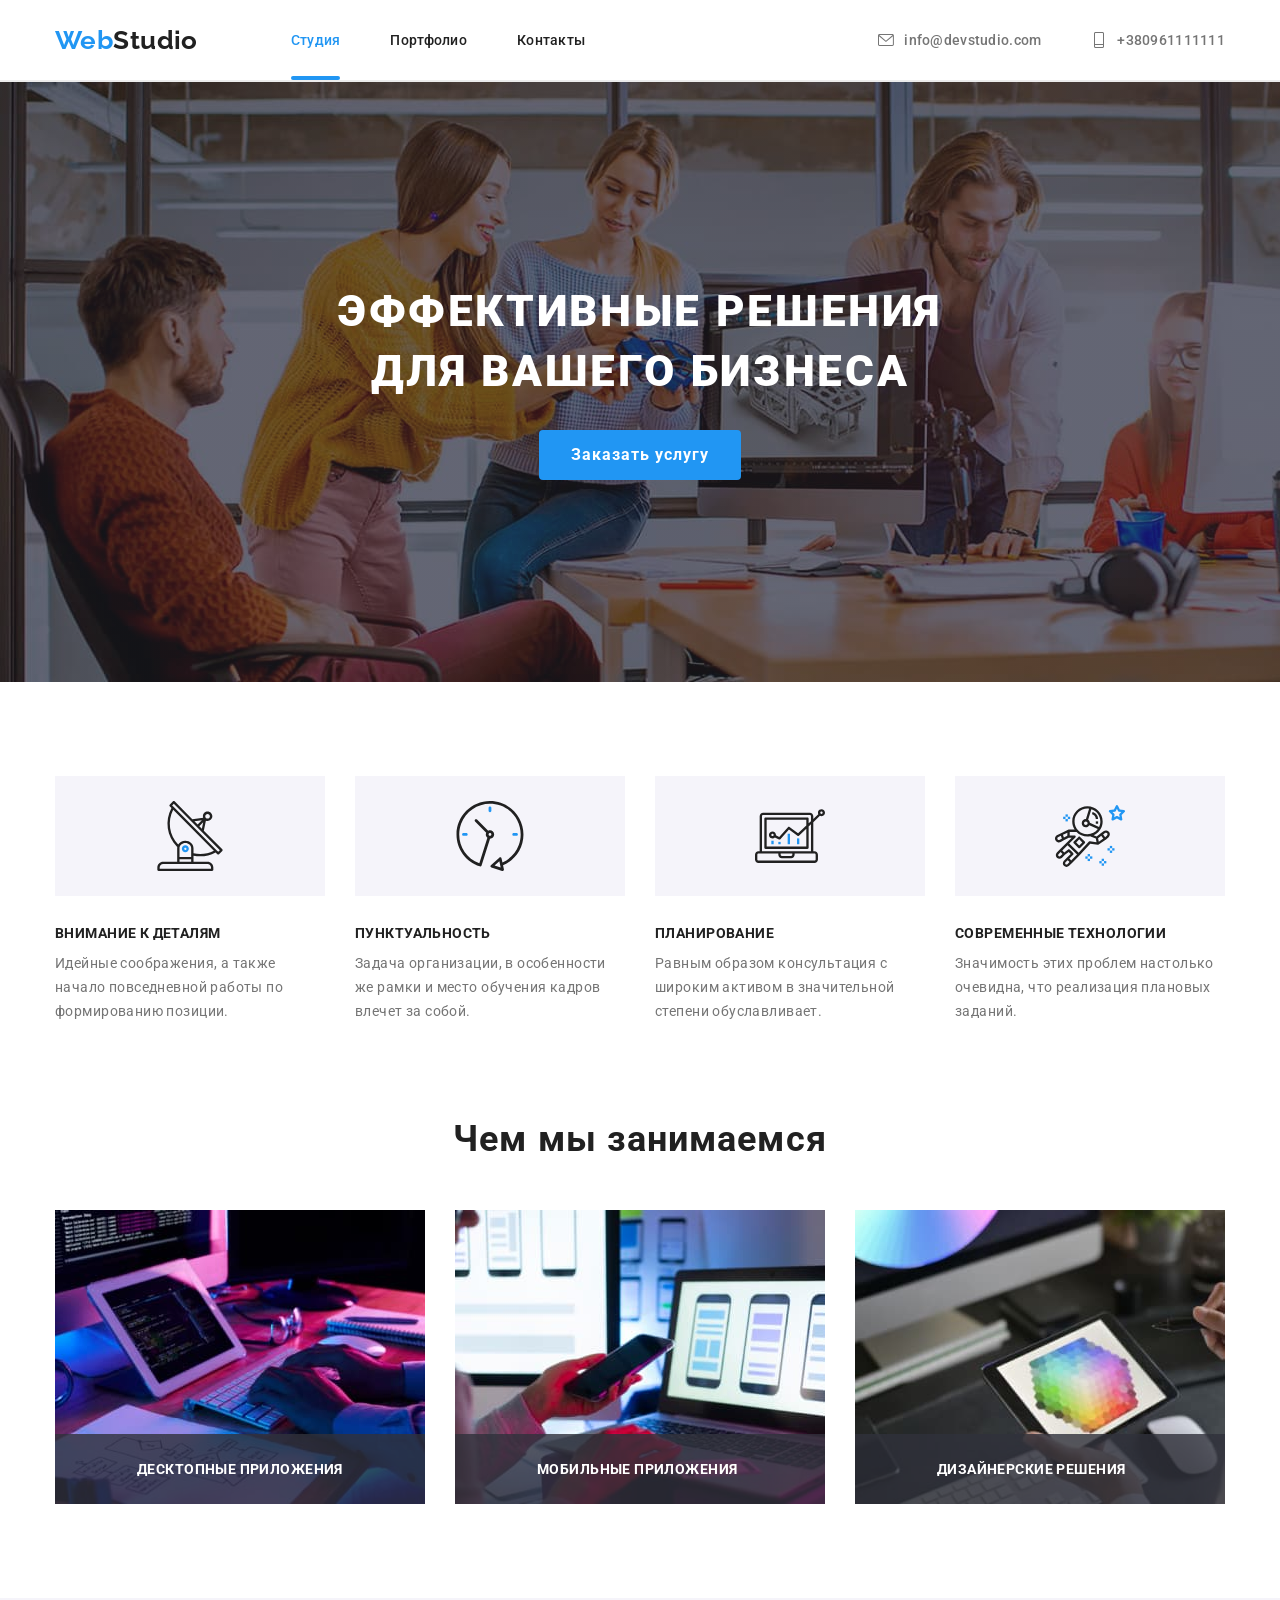
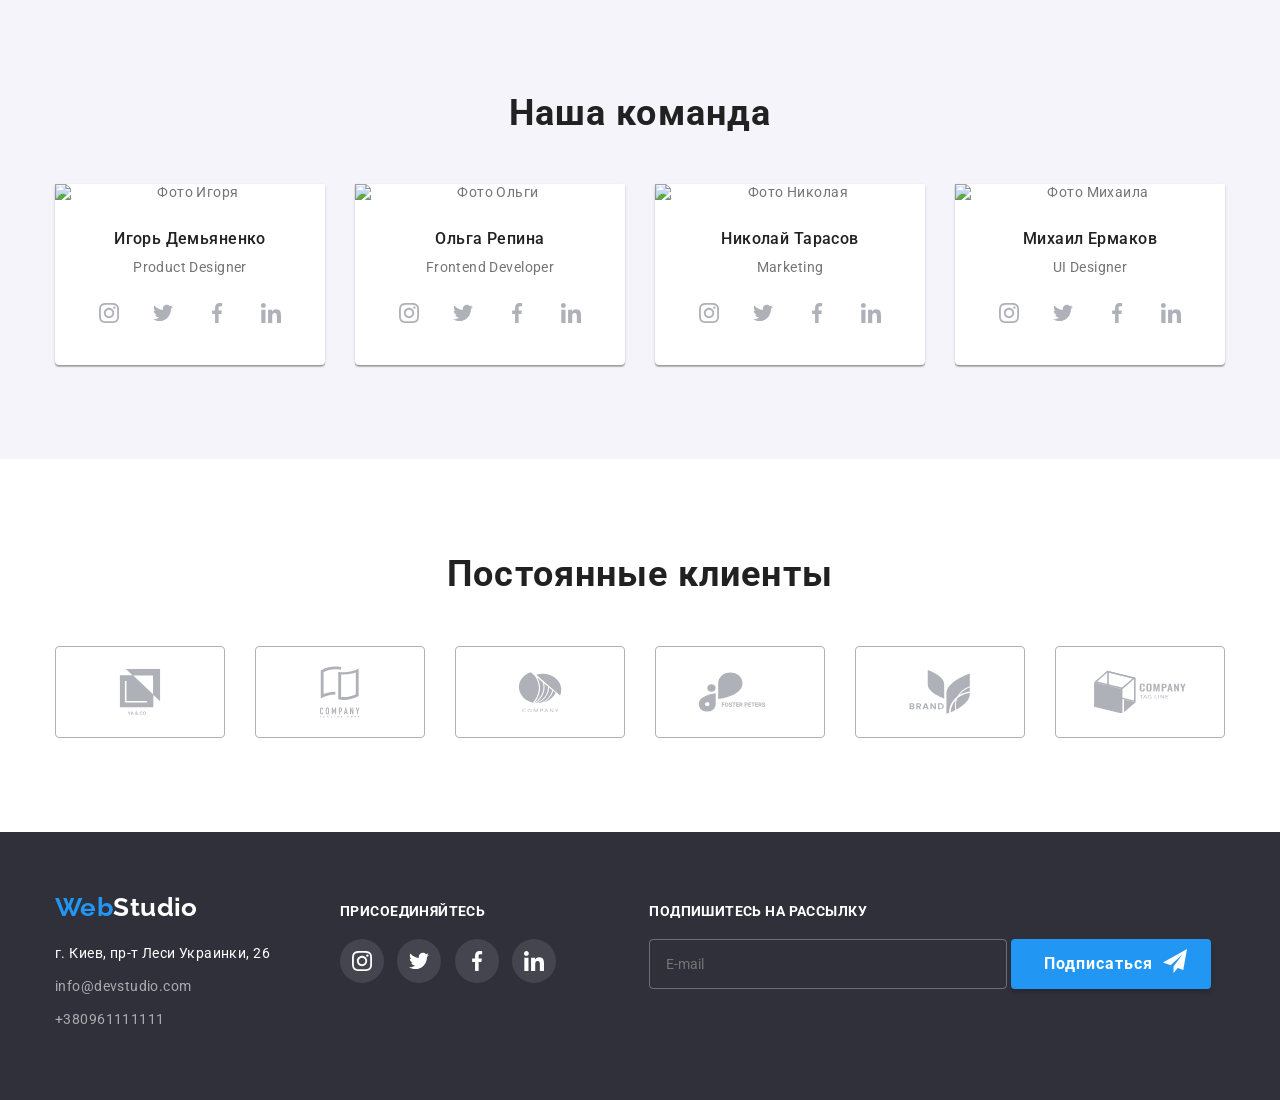
==== index.html @ 13c2f1b0 "ok" ====
<!DOCTYPE html>
<html lang="ru">

<head>
    <meta charset="UTF-8">
    <meta http-equiv="X-UA-Compatible" content="IE=edge">
    <meta name="viewport" content="width=device-width, initial-scale=1.0">
    <title>Webstudio</title>
    <link
        href="https://fonts.googleapis.com/css2?family=Raleway:wght@700&family=Roboto:wght@400;500;700;900&display=swap"
        rel="stylesheet">

    <link rel="stylesheet"
        href="https://cdnjs.cloudflare.com/ajax/libs/modern-normalize/1.1.0/modern-normalize.min.css">
    <link rel="stylesheet" href="./css/styles.css">

</head>

<body>
    <!-- Navigation header -->
    <header class="page-header">
        <div class="container">
            <div class="headerbox">
                <nav class="main-nav">

                    <a class="logo link" href="./index.html"> <span class="logoblue">Web</span>Studio</a>
                    <ul class="site-nav">

                        <li class="site-nav-item"> <a class="link current" href="./index.html">Студия</a>
                        </li>

                        <li class="site-nav-item"> <a class="link" href="./portfolio.html">Портфолио</a>
                        </li>

                        <li class="site-nav-item"> <a class="link" href="">Контакты</a></li>
                    </ul>
                </nav>

                <ul class="header-contacts">
                    <li class="header-contacts-item">
                        <a class="link" href="mailto:info@devstudio.com">
                            <svg class="iconheader email">
                                <use href="images/sprite.svg#email"></use>
                            </svg>info@devstudio.com</a>
                    </li>


                    <li class="header-contacts-item">
                        <a class="link" href="tel:+380961111111">
                            <svg class="iconheader phone">
                                <use href="images/sprite.svg#phone"></use>
                            </svg> +380961111111</a>
                    </li>
                </ul>
            </div>
        </div>
    </header>
    <main>


        <!-- Герой -->
        <section class="hero">
            <h1 class="hero-title">Эффективные решения <br>для вашего бизнеса</h1>
            <button data-modal-open class="button-hero" type="button">Заказать услугу</button>
        </section>

        <div data-modal class="backdrop is-hidden">
            <div class="modal">
                <button class="button-modal" data-modal-close type="button"> <svg class="modal-close">
                        <use href="images/sprite.svg#modalclose"></use>
                    </svg></button>
                <h2 class="hero-form-heading">Оставьте свои данные, мы вам перезвоним</h2>
                <form class="form">

                    <div class="form-field">

                        <input class="form-input" type="text" name="name" id="name" autofocus>
                        <label class="form-label" for="name">Имя</label>
                        <svg class="icon-modal">
                            <use href="images/sprite.svg#modalman"></use>
                        </svg>
                    </div>


                    <div class="form-field">
                        <input class="form-input" type="tel" name="tel" id="tel">
                        <label class="form-label" for="tel">Телефон</label>
                        <svg class="icon-modal">
                            <use href="./images/sprite.svg#modalphone"></use>
                        </svg>
                    </div>

                    <div class="form-field">
                        <input class="form-input" type="mail" name="mail" id="mail">
                        <label class="form-label" for="mail">Почта</label>
                        <svg class="icon-modal">
                            <use href="./images/sprite.svg#modalmail"></use>
                        </svg>
                    </div>

                    <div class="form-field">

                        <textarea class="form-input" name="comment" id="comment" rows="5" cols="30"
                            placeholder="Введите текст"></textarea>
                        <label class="form-label" for="comment">Комментарий</label>
                    </div>




                    <label class="checkbox-label">
                        <input class="checkbox" type="checkbox" name="agreement">
                        <svg class="icon-modalcheck"><use href="./images/sprite.svg#modalcheck"></use></svg>Соглашаюсь с рассылкой и
                        принимаю&nbsp;<a href="">Условия договора</a>

                    </label>


                    <button class="button form" type="submit"> Отправить</button>

                </form>
            </div>

        </div>


        <!-- преимущества -->
        <section class="section features">

            <div class="container">
                <!-- Скрытый заголовок -->
                <h2 class="section-title hide">Наши преимущества</h2>

                <ul class="features-list">
                    <li class="features-list-item icon-antenna">
                        <div class="features-list-item-content ">
                            <h3 class="title">Внимание к деталям</h3>
                            <p>Идейные соображения, а также начало повседневной работы по формированию позиции.</p>
                        </div>
                    </li>

                    <li class="features-list-item icon-clock">
                        <div class="features-list-item-content">
                            <h3 class="title">Пунктуальность</h3>
                            <p>Задача организации, в особенности же рамки и место обучения кадров влечет за собой.</p>
                        </div>
                    </li>

                    <li class="features-list-item icon-diagram">
                        <div class="features-list-item-content">
                            <h3 class="title">Планирование</h3>
                            <p>Равным образом консультация с широким активом в значительной степени обуславливает.</p>
                        </div>
                    </li>

                    <li class="features-list-item icon-astronaut">
                        <div class="features-list-item-content">
                            <h3 class="title">Современные технологии</h3>
                            <p>Значимость этих проблем настолько очевидна, что реализация плановых заданий.</p>
                        </div>
                    </li>
                </ul>
            </div>
        </section>

        <!-- Чем мы занимаемся -->
        <section class="section">
            <div class="container">
                <h2 class="section-title">Чем мы занимаемся</h2>
                <ul class="whatwedo-list">
                    <li class="whatwedo-list-item"> <a href="" class="whatwedo-link"><img class="whatwedo-img"
                                src="./images/whatwedo1.jpg" alt="Фото гаджета" width="370" height="294">
                            <div class="whatwedo-text">Десктопные приложения</div>
                        </a></li>
                    <li class="whatwedo-list-item"> <a href="" class="whatwedo-link"> <img src="./images/whatwedo2.jpg"
                                alt="Фото гаджета" width="370" height="294">
                            <div class="whatwedo-text">Мобильные приложения</div>
                        </a></li>
                    <li class="whatwedo-list-item"> <a href="" class="whatwedo-link"><img src="./images/whatwedo3.jpg"
                                alt="Фото гаджета" width="370" height="294">
                            <div class="whatwedo-text">Дизайнерские решения</div>
                        </a></li>
                </ul>
                <a></a>
            </div>
        </section>

        <!-- Наша команда -->
        <section class="section-cow">
            <div class="container">
                <h2 class="section-title">Наша команда</h2>
                <ul class="coworkers-list">
                    <li class="coworkers-list-item">
                        <div class="img-coworkers"><img src="./images/team1.jpg" alt="Фото Игоря" width="270">
                        </div>
                        <div class="coworkers-list-content">
                            <h3 class="title">Игорь Демьяненко</h3>
                            <p>Product Designer</p>

                            <ul class="coworkers-list-item-social">
                                <li class="coworkers-item-social">
                                    <a class="link-social" href="instagram.com">
                                        <svg class="icon-social instagram">
                                            <use href="images/sprite.svg#instagram"></use>
                                        </svg></a>
                                </li>

                                <li class="coworkers-item-social">
                                    <a class="link-social" href="twitter.com">
                                        <svg class="icon-social twitter">
                                            <use href="images/sprite.svg#twitter"></use>
                                        </svg>
                                    </a>
                                </li>

                                <li class="coworkers-item-social">
                                    <a class="link-social" href="facebook.com">
                                        <svg class="icon-social facebook">
                                            <use href="images/sprite.svg#facebook"></use>
                                        </svg>
                                    </a>
                                </li>

                                <li class="coworkers-item-social">
                                    <a class="link-social" href="linkedin.com">
                                        <svg class="icon-social linkedin">
                                            <use href="images/sprite.svg#linkedin"></use>
                                        </svg>
                                    </a>
                                </li>
                            </ul>
                        </div>

                    </li>

                    <li class="coworkers-list-item">
                        <div class="img-coworkers"><img src="./images/team2.jpg" alt="Фото Ольги" width="270">
                        </div>
                        <div class="coworkers-list-content">
                            <h3 class="title">Ольга Репина</h3>
                            <p>Frontend Developer</p>

                            <ul class="coworkers-list-item-social">
                                <li class="coworkers-item-social">
                                    <a class="link-social" href="instagram.com">
                                        <svg class="icon-social instagram">
                                            <use href="images/sprite.svg#instagram"></use>
                                        </svg></a>
                                </li>

                                <li class="coworkers-item-social">
                                    <a class="link-social" href="twitter.com">
                                        <svg class="icon-social twitter">
                                            <use href="images/sprite.svg#twitter"></use>
                                        </svg>
                                    </a>
                                </li>

                                <li class="coworkers-item-social">
                                    <a class="link-social" href="facebook.com">
                                        <svg class="icon-social facebook">
                                            <use href="images/sprite.svg#facebook"></use>
                                        </svg>
                                    </a>
                                </li>

                                <li class="coworkers-item-social">
                                    <a class="link-social" href="linkedin.com">
                                        <svg class="icon-social linkedin">
                                            <use href="images/sprite.svg#linkedin"></use>
                                        </svg>
                                    </a>
                                </li>
                            </ul>
                        </div>
                    </li>

                    <li class="coworkers-list-item">
                        <div class="img-coworkers"><img src="./images/team3.jpg" alt="Фото Николая" width="270">
                        </div>
                        <div class="coworkers-list-content">
                            <h3 class="title">Николай Тарасов</h3>
                            <p>Marketing</p>

                            <ul class="coworkers-list-item-social">
                                <li class="coworkers-item-social">
                                    <a class="link-social" href="instagram.com">
                                        <svg class="icon-social instagram">
                                            <use href="images/sprite.svg#instagram"></use>
                                        </svg></a>
                                </li>

                                <li class="coworkers-item-social">
                                    <a class="link-social" href="twitter.com">
                                        <svg class="icon-social twitter">
                                            <use href="images/sprite.svg#twitter"></use>
                                        </svg>
                                    </a>
                                </li>

                                <li class="coworkers-item-social">
                                    <a class="link-social" href="facebook.com">
                                        <svg class="icon-social facebook">
                                            <use href="images/sprite.svg#facebook"></use>
                                        </svg>
                                    </a>
                                </li>

                                <li class="coworkers-item-social">
                                    <a class="link-social" href="linkedin.com">
                                        <svg class="icon-social linkedin">
                                            <use href="images/sprite.svg#linkedin"></use>
                                        </svg>
                                    </a>
                                </li>
                            </ul>
                        </div>
                    </li>

                    <li class="coworkers-list-item">
                        <div class="img-coworkers"><img src="./images/team4.jpg" alt="Фото Михаила" width="270">
                        </div>
                        <div class="coworkers-list-content">
                            <h3 class="title">Михаил Ермаков</h3>
                            <p>UI Designer</p>

                            <ul class="coworkers-list-item-social">
                                <li class="coworkers-item-social">
                                    <a class="link-social" href="instagram.com">
                                        <svg class="icon-social instagram">
                                            <use href="images/sprite.svg#instagram"></use>
                                        </svg></a>
                                </li>

                                <li class="coworkers-item-social">
                                    <a class="link-social" href="twitter.com">
                                        <svg class="icon-social twitter">
                                            <use href="images/sprite.svg#twitter"></use>
                                        </svg>
                                    </a>
                                </li>

                                <li class="coworkers-item-social">
                                    <a class="link-social" href="facebook.com">
                                        <svg class="icon-social facebook">
                                            <use href="images/sprite.svg#facebook"></use>
                                        </svg>
                                    </a>
                                </li>

                                <li class="coworkers-item-social">
                                    <a class="link-social" href="linkedin.com">
                                        <svg class="icon-social linkedin">
                                            <use href="images/sprite.svg#linkedin"></use>
                                        </svg>
                                    </a>
                                </li>
                            </ul>
                        </div>
                    </li>
                </ul>
            </div>
        </section>

        <!-- Постоянные клиенты -->
        <section class="section">
            <div class="container">
                <h2 class="section-title">Постоянные клиенты</h2>
                <ul class="client-list">
                    <li class="client-card"> <a class="link-client" href="">
                            <svg class="icon-client" width="41px" ; height="46.7px">
                                <use href="images/sprite.svg#client1"></use>
                            </svg>
                        </a>
                    </li>

                    <li class="client-card"> <a class="link-client" href="">
                            <svg class="icon-client" width="40px" ; height="52px">
                                <use href="images/sprite.svg#client2"></use>
                            </svg>
                        </a>
                    </li>

                    <li class="client-card"> <a class="link-client" href="">
                            <svg class="icon-client" width="43.5px" ; height="41.2px">
                                <use href="images/sprite.svg#client3"></use>
                            </svg>
                        </a>
                    </li>

                    <li class="client-card"> <a class="link-client" href="">
                            <svg class="icon-client" width="84.4px" ; height="40.6px">
                                <use href="images/sprite.svg#client4"></use>
                            </svg>
                        </a>
                    </li>

                    <li class="client-card"> <a class="link-client" href="">
                            <svg class="icon-client" width="62.5px" ; height="45.3px">
                                <use href="images/sprite.svg#client5"></use>
                            </svg>
                        </a>
                    </li>

                    <li class="client-card"> <a class="link-client" href="">
                            <svg class="icon-client" width="93.8px" ; height="43.9px">
                                <use href="images/sprite.svg#client6"></use>
                            </svg>
                        </a>
                    </li>
                </ul>
            </div>

        </section>
    </main>

    <!-- Футер -->
    <footer class="section-footer">

        <div class="container">


            <div class="footer-all">
                <div class="footer-contacts">
                    <a class="logowhite" href="./index.html"> <span class="logoblue">Web</span>Studio</a>
                    <address class="address">
                        <a class="link-address"
                            href="https://www.google.com/maps/place/%D0%B1%D1%83%D0%BB.+%D0%9B%D0%B5%D1%81%D0%B8+%D0%A3%D0%BA%D1%80%D0%B0%D0%B8%D0%BD%D0%BA%D0%B8,+26,+%D0%9A%D0%B8%D0%B5%D0%B2,+02000/@50.4265807,30.5361971,17z/data=!3m1!4b1!4m5!3m4!1s0x40d4cf0e033ecbe9:0x57a4dffefec77da0!8m2!3d50.4265807!4d30.5383858"
                            target="_blank" rel="noopener noreferrer nofollow"> г. Киев, пр-т Леси Украинки, 26</a>


                        <ul class="address-cont">
                            <li> <a class="link-mail" href="Mailto:info@devstudio.com">info@devstudio.com</a></li>
                            <li> <a class="link-call" href="tel:+380961111111">+380961111111</a></li>
                        </ul>
                    </address>
                </div>

                <div class="footer-social">
                    <h2 class="footer-heading">Присоединяйтесь</h2>

                    <ul class="footer-list-item-social">
                        <li class="footer-item-social">
                            <a class="link-social footer" href="instagram.com">
                                <svg class="icon-social instagram">
                                    <use href="images/sprite.svg#instagram"></use>
                                </svg></a>
                        </li>

                        <li class="footer-item-social">
                            <a class="link-social footer" href="twitter.com">
                                <svg class="icon-social twitter">
                                    <use href="images/sprite.svg#twitter"></use>
                                </svg>
                            </a>
                        </li>

                        <li class="footer-item-social">
                            <a class="link-social footer" href="facebook.com">
                                <svg class="icon-social facebook">
                                    <use href="images/sprite.svg#facebook"></use>
                                </svg>
                            </a>
                        </li>

                        <li class="footer-item-social">
                            <a class="link-social footer" href="linkedin.com">
                                <svg class="icon-social linkedin">
                                    <use href="images/sprite.svg#linkedin"></use>
                                </svg>
                            </a>
                        </li>
                    </ul>
                </div>
                <div class="footer-form">
                    <h2 class="footer-heading">Подпишитесь на рассылку</h2>
                    <label for="signup"></label>
                    <input class="footer-signup" type="mail" name="mail" id="signup" placeholder="E-mail">
                    <button class="button sign" type="button">Подписаться</button>
                </div>
            </div>
        </div>
    </footer>

    <script src="./js/modal.js"></script>
</body>

</html>
---- css/styles.css ----
/* html{
    box-sizing: border-box;
}

*, *::before, *::after{
    box-sizing: inherit;
} */

/* primary text color grey #757575 */
/* secondary text color black #212121 */
/* white text color #fff */
/* accent color #2196F3 */
/* primary bg color  #fff */
/* secondary bg color #F5F4FA */
/* footer bg color #2F303A */
/* stroke portfolio works #EEEEEE */
/* stroke header #ECECEC */
/* bg color hero #C4C4C4*/
/* FILL colour #AFB1B8 */

:root {
    --primary-txt-col: #757575;
    --secondary-txt-col: #212121;
    --white-txt-col: #fff;
    --accent-col: #2196f3;
    --primary-bg-col: #fff;
    --secondary-bg-col: #f5f4fa;
    --footer-bg-col: #2f303a;
    --gap: 30px;
    --stroke-portfolio: #EEEEEE;
    --stroke-header: #ECECEC;
    --bg-color-hero: #C4C4C4;
    --fill-colour: #AFB1B8;
    --cubic: cubic-bezier(0.4, 0, 0.2, 1);
}

/* index.html */

body {
    font-family: roboto, sans-serif;
    font-size: 14px;
    font-weight: 400;
    color: var(--primary-txt-col);
    background-color: var(--primary-bg-col);
    letter-spacing: 0.03em;
}

.hide {
    position: absolute;
    white-space: nowrap;
    width: 1px;
    height: 1px;
    overflow: hidden;
    border: 0;
    padding: 0;
    clip: rect(0 0 0 0);
    clip-path: inset(50%);
    margin: -1px;
}

h1,
h2,
h3,
h4,
h5,
h6,
p,
ul {
    margin-top: 0;
    margin-bottom: 0;
    padding: 0;
}

a {
    text-decoration: none;
}

img {
    display: block;
    width: 100%;
}

.container {
    width: 1200px;
    padding: 0 15px;
    margin: 0 auto;
}

/* logotype style */

.logo {
    font-family: raleway;
    font-size: 26px;
    font-weight: 700;
    color: var(--secondary-txt-col);
    text-decoration: none;
    line-height: 1.17;

    margin-right: 93px;
}

.logoblue {
    color: var(--accent-col);
}

/* site nav and header contacts*/

.page-header {
    border-bottom: 2px solid var(--stroke-header);
}

.headerbox,
.main-nav {
    display: flex;
    align-items: center;
    vertical-align: baseline;
}

.site-nav,
.header-contacts {
    line-height: 1.17;
    letter-spacing: 0.02em;
    font-weight: 500;

    list-style: none;

    display: flex;

}

.site-nav-item:not(:last-child) {
    margin-right: 50px;
}

.header-contacts {
    margin-left: auto;
}

.header-contacts-item+.header-contacts-item {
    margin-left: 50px;
}

.site-nav-item>.link {
    color: var(--secondary-txt-col);
    text-decoration: none;
    display: flex;
    padding-top: 32px;
    padding-bottom: 32px;

    transition: color 250ms var(--cubic);
}

.header-contacts-item>.link {
    color: var(--primary-txt-col);
    text-decoration: none;
    display: flex;
    padding-top: 32px;
    padding-bottom: 32px;

    transition: color 250ms var(--cubic);
}

.site-nav-item .link:hover,
.site-nav-item .link:focus,
.header-contacts-item>.link:hover,
.header-contacts-item>.link:focus {
    color: var(--accent-col);
}

.link.current {
    color: var(--accent-col);

}

.link {
    position: relative;
}

.link.current::after {
    position: absolute;
    content: "";
    display: block;

    bottom: 0;

    background-color: var(--accent-col);
    border-radius: 2px;
    width: 100%;
    height: 4px;
}

.iconheader {
    width: 16px;
    height: 16px;
    margin-right: 10px;
    fill: var(--primary-txt-col);
    display: block;
}

.link:hover .email,
.link:hover .phone,
.link:focus .email,
.link:focus .phone {
    fill: var(--accent-col);
}

/* hero+button */

.hero {
    background-color: var(--bg-color-hero);
    height: 600px;
    max-width: 1600px;
    margin-left: auto;
    margin-right: auto;
    background-image: linear-gradient(to right, rgba(47, 48, 58, 0.4), rgba(47, 48, 58, 0.4)),
        url('../images/Hero-pic.jpg');
    text-align: center;
    padding-top: 200px;
    padding-bottom: 200px;
}

.hero-title {
    font-weight: 900;
    font-size: 44px;
    color: var(--white-txt-col);
    text-transform: uppercase;
    line-height: 1.36;

    letter-spacing: 0.06em;

    margin: 0 auto 28px auto;
}

.button-hero {
    cursor: pointer;
    font-family: Roboto, sans-serif;
    font-weight: 700;
    font-size: 16px;
    line-height: 1.87;

    letter-spacing: 0.06em;
    border-radius: 4px;

    border-style: none;
    border-color: none;

    background-color: var(--accent-col);
    color: var(--white-txt-col);

    padding: 10px 32px;
    min-width: 200px;
    height: 50px;
    text-align: center;
}

/* Модалка */


.backdrop {
    position: fixed;
    top: 0;
    left: 0;
    width: 100%;
    height: 100%;
    background-color: rgba(0, 0, 0, 0.2);

    z-index: 1;

    opacity: 1;
    transition: opacity 250ms var(--cubic);
}

.backdrop.is-hidden {
    pointer-events: none;
    opacity: 0;
}

.backdrop.is-hidden .modal {
    transform: translate(-50%, -50%) scale(0.9);
}

.modal {
    padding: 8px 8px;
    position: absolute;
    top: 50%;
    left: 50%;
    transform: translate(-50%, -50%) scale(1);

    width: 528px;
    height: 581px;

    background-color: var(--white-txt-col);
    transition: transform 250ms var(--cubic);

}

.button-modal {

    margin-left: auto;
    display: block;

    border-style: none;
    background-color: var(--white-txt-col);

    padding: 0;

}

.button-modal {

    display: block;


    width: 30px;
    height: 30px;

    background-size: contain;
    border: 1px solid rgba(0, 0, 0, 0.1);
    border-radius: 50px;

}

.modal-close {
    fill: black;
    width: 11px;
    height: 11px;

    transition: fill 250ms var(--cubic);

}

.button-modal:focus .modal-close {
    fill: var(--accent-col);
}

/* ФОРМА МОДАЛКА */
.hero-form-heading {

    font-weight: 700;
    font-size: 20px;
    line-height: calc(23 / 20);
    text-align: center;
    letter-spacing: 0.03em;

    color: var(--secondary-txt-col);

    margin-bottom: 12px;
}

.form {
    padding-top: 12px;
    padding-left: 40px;
    padding-right: 40px;
}

.form-field {
    display: flex;
    flex-direction: column;
    margin-bottom: 28px;

    position: relative;
}

.form-label {
    position: absolute;
    left: 0;
    top: -20px;

}

.icon-modal {
    position: absolute;
    top: 50%;
    left: 15px;

    fill: var(--secondary-txt-col);

    transform: translatey(-50%);

    display: inline-block;
    width: 18px;
    height: 18px;

    transition: fill 250ms var(--cubic);

}

.form-input:focus~.icon-modal {
    fill: var(--accent-col);
}

.form-input:focus {
    outline: none;
    border: 1px solid var(--accent-col);
}


.form-field input,
.form-field textarea {
    margin: 0;

    border: 1px solid rgba(33, 33, 33, 0.2);
    box-sizing: border-box;
    border-radius: 4px;

    transition: border 250ms var(--cubic);

}



textarea {
    padding: 11px;
    resize: none;
    height: 120px;

    margin-bottom: 20px;
}

input {
    padding: 11px 11px 11px 45px;
}

.form-field label {
    margin-bottom: 4px;
}

.checkbox {
    position: absolute;
    white-space: nowrap;
    width: 1px;
    height: 1px;
    overflow: hidden;
    border: 0;
    padding: 0;
    clip: rect(0 0 0 0);
    clip-path: inset(50%);
    margin: -1px;


}

.checkbox-label {
    display: flex;
    align-items: center;
    margin-bottom: 30px;

}

.icon-modalcheck {
    display: inline-block;
    width: 16px;
    height: 15px;

    fill: var(--white-txt-col);
    background-size: contain;
    background-origin: border-box;

    margin-right: 7px;

    border: 1px solid rgba(33, 33, 33, 0.2);
    border-radius: 2px;

    transition: background-color 250ms var(--cubic);

}

.checkbox:checked~.icon-modalcheck {

    background-color: var(--accent-col);
    border-color: var(--accent-col);
}


.button.form {
    display: block;
    border-style: none;
    border-color: none;
    cursor: pointer;

    width: 200px;
    height: 50px;
    border-radius: 4px;

    padding-top: 10px;
    padding-bottom: 10px;

    margin-right: auto;
    margin-left: auto;


    font-family: Roboto;
    font-weight: 700;
    font-size: 16px;
    line-height: calc(30 / 16);


    letter-spacing: 0.06em;

    color: #FFFFFF;
    background-color: var(--accent-col);
}



/* ПОЧЕМУ СВГ И ДЖПЕГ ПОВЕРХУ МОДАЛКИ ПРИ ПРОКРУТКЕ? */

/* преимущества */

.section {
    padding-top: 94px;
    padding-bottom: 94px;
}

.section.features {
    padding-bottom: 0;
}

.features-list {
    display: flex;
    flex-wrap: wrap;
    margin-left: calc(-1 * var(--gap));
}

.features-list-item {
    list-style: none;
    line-height: 1.7;
    letter-spacing: 0.03em;

    padding: 0;

    width: 270px;
    flex-basis: calc(100%/4 - var(--gap));
    margin-left: var(--gap);
}

.features-list-item::before {
    display: block;
    content: "";
    height: 120px;

    background-color: var(--secondary-bg-col);
    background-repeat: no-repeat;
    background-position: center;

    object-fit: contain;
}

.icon-antenna::before {
    background-image: url('../images/antenna.svg');
}

.icon-clock::before {
    background-image: url('../images/clock.svg');
}

.icon-diagram::before {
    background-image: url('../images/diagram.svg');
}

.icon-astronaut::before {
    background-image: url('../images/astronaut.svg');
}

.features-list-item-content {
    padding-top: 30px;
}

.features-list .title {
    font-weight: 700;
    font-size: 14px;
    line-height: 1.14;
    color: var(--secondary-txt-col);
    text-transform: uppercase;
    letter-spacing: 0.03em;

    margin: 0 0 10px 0;
}


/* Чем мы занимаемся */

.whatwedo-list {
    display: flex;
    flex-wrap: wrap;
    margin-left: calc(-1 * var(--gap));


}

.whatwedo-list-item {
    position: relative;

    padding: 0;
    list-style: none;

    flex-basis: calc(100%/3 - var(--gap));
    margin-left: var(--gap);
}



.whatwedo-list-item::before {

    position: absolute;

    display: inline-block;
    content: "";

    bottom: 0;
    right: 0;
    width: 370px;
    height: 70px;
    background-color: rgba(48, 49, 59, 0.8);

    pointer-events: none;
}

.whatwedo-list-item {
    position: relative;
}

.whatwedo-text {
    position: absolute;

    bottom: 0;
    left: 0;

    font-family: Roboto, sans-serif;
    font-style: normal;
    font-weight: 700;
    font-size: 14px;
    line-height: 16px;
    text-align: center;
    letter-spacing: 0.03em;
    text-transform: uppercase;
    color: #FFFFFF;
    padding: 27px 82px;
}

/* Наша команда */

.section-cow {
    background-color: var(--secondary-bg-col);
    padding-bottom: 94px;
    padding-top: 94px;
}

.section-title {
    font-weight: 700;
    font-size: 36px;
    line-height: 1.17;
    color: var(--secondary-txt-col);
    text-align: center;
    letter-spacing: 0.03em;

    margin-bottom: 50px;
}

.coworkers-list-item {

    flex-basis: calc(100% / 4 - var(--gap));
    margin-left: var(--gap);

    text-align: center;

    background: var(--white-txt-col);

    box-shadow: 0px 1px 3px rgba(0, 0, 0, 0.12),
        0px 1px 1px rgba(0, 0, 0, 0.14),
        0px 2px 1px rgba(0, 0, 0, 0.2);
    border-radius: 0px 0px 4px 4px;
}

.coworkers-list .title {
    font-weight: 500;
    font-size: 16px;
    line-height: 1.17;
    color: var(--secondary-txt-col);

    margin-bottom: 10px;
}

.coworkers-list {
    list-style: none;
    line-height: 1.17;

    padding: 0;
    margin: 0;

    display: flex;
    flex-wrap: wrap;
    margin-left: calc(-1 * var(--gap));
}

.coworkers-list-content {
    padding-top: 30px;
    padding-bottom: 30px;
}

.coworkers-list-item-social {
    list-style: none;
    text-decoration: none;

    display: flex;
    flex-wrap: wrap;

    padding-top: 16px;
    margin-left: 32px;
    margin-right: 32px;
}

.coworkers-item-social+.coworkers-item-social {
    margin-left: 10px;
    display: block;

}

.link-social {
    display: flex;
    width: 44px;
    height: 44px;
    border-radius: 50px;

    position: relative;

    fill: var(--fill-colour);
    background-color: var(--white-txt-col);

    transition: background-color 250ms var(--cubic)
}

.link-social.footer {
    background-color: rgba(255, 255, 255, 0.1);
}

.icon-social {
    width: 20px;
    height: 20px;

    position: absolute;
    top: 50%;
    left: 50%;
    transform: translate(-50%, -50%);

    transition: fill 250ms var(--cubic);

}

.link-social:hover,
.link-social:focus {
    fill: var(--white-txt-col);
    background-color: var(--accent-col);
}

.link-social:hover,
.link-social:focus {
    background-color: var(--accent-col);
}

/* КЛИЕНТЫ */

.client-list {
    display: flex;
    flex-wrap: wrap;
    flex-basis: calc(100% / 6);

    list-style: none;
}

.client-card+.client-card {
    margin-left: 30px;
}

.link-client {
    display: block;

    border-width: 1px;
    border-style: solid;
    border-color: var(--fill-colour);
    border-radius: 4px;
    width: 170px;
    height: 92px;

    position: relative;

    fill: var(--fill-colour);

    transition: border-color 250ms var(--cubic)
}

.icon-client {
    position: absolute;
    top: 50%;
    left: 50%;
    transform: translate(-50%, -50%);

    transition: fill 250ms var(--cubic);
}

.link-client:hover,
.link-client:hover .icon-client,
.link-client:focus,
.link-client:focus .icon-client {
    fill: var(--accent-col);
    border-color: var(--accent-col);
}


/* футер */
/* Залит темный фон, чтобы были видны буквы */

.section-footer {
    background-color: #2f303a;
    padding-top: 60px;
    padding-bottom: 60px;
}

.footer-all {
    display: flex;
    flex-wrap: wrap;
}

.logowhite {
    font-family: raleway;
    font-size: 26px;
    font-weight: 700;
    color: var(--white-txt-col);
    text-decoration: none;
    line-height: 1.17;

    margin-bottom: 20px;
    display: block;
}

.address-cont {
    list-style: none;
    line-height: 1.7;
}

.address .link-address {
    text-decoration: none;
    color: var(--white-txt-col);
    font-style: normal;
    line-height: 1.7;

    display: block;
    margin-bottom: 9px;
}

.address-cont .link-mail,
.address-cont .link-call {
    text-decoration: none;
    color: rgba(255, 255, 255, 0.6);
    display: block;
    margin-bottom: 9px;
    font-style: normal;

}

.footer-social {
    margin-left: 70px;
    padding-top: 12px;

}

.footer-heading {

    text-transform: uppercase;
    color: var(--white-txt-col);
    font-size: 14px;
    line-height: 1.14;
    padding-bottom: 20px;
}

.footer-list-item-social {
    list-style: none;
    text-decoration: none;


}

.footer-item-social {
    display: inline-block;
    border-radius: 50px;


    transition: background-color 250ms var(--cubic);


}

.footer-item-social+.footer-item-social {
    margin-left: 10px;
}

.footer-item-social>.link-social {
    fill: var(--primary-bg-col);

}

.footer-item-social:hover,
.footer-item-social:focus {
    background-color: var(--accent-col);
}

/* ФОРМА ПОДПИСАТЬСЯ ФУТЕР */

.footer-form {
    margin-left: 93px;
    padding-top: 12px;

}

.button.sign {
    position: relative;

    border-style: none;
    border-color: none;
    cursor: pointer;

    width: 200px;
    height: 50px;
    padding: 10px 53px 10px 29px;

    font-family: Roboto;
    font-weight: 700;
    font-size: 16px;
    line-height: calc(30 / 16);


    text-align: center;
    align-items: center;
    letter-spacing: 0.06em;

    color: #FFFFFF;
    background-color: var(--accent-col);

    box-shadow: 0px 4px 4px rgba(0, 0, 0, 0.15);
    border-radius: 4px;

}

.button.sign::after {
    content: "";
    position: absolute;
    width: 24px;
    height: 24px;
    margin-left: 10px;

    fill: white;

    background-image: url(../images/send.svg);

}

.footer-signup {
    width: 358px;
    height: 50px;

    padding: 15px 16px;

    color: var(--white-txt-col);

    background-color: transparent;
    border-radius: 4px;
    box-shadow: 0px 4px 4px rgba(0, 0, 0, 0.15));
    border: 1px solid rgba(255, 255, 255, 0.3);
}

/* portfolio html */

.button-portfolio:hover,
.button-portfolio:focus {
    background-color: var(--accent-col);
    color: var(--white-txt-col);
    box-shadow: 0px 3px 1px rgba(0, 0, 0, 0.1),
        0px 1px 2px rgba(0, 0, 0, 0.08),
        0px 2px 2px rgba(0, 0, 0, 0.12);
}

.button-portfolio {
    cursor: pointer;
    font-family: Roboto, sans-serif;
    font-weight: 500;
    font-size: 16px;
    line-height: 1.62;

    letter-spacing: 0.03em;
    border-radius: 4px;

    border-style: none;
    border-color: none;

    background-color: var(--secondary-bg-col);
    color: var(--secondary-txt-col);

    padding: 6px 22px;

    transition: color 250ms var(--cubic),
        background-color 250ms var(--cubic),
        box-shadow 250ms var(--cubic);

}

.button-list {
    margin-bottom: 50px;

    list-style: none;

    display: flex;
    flex-wrap: wrap;

}

.buttons {
    display: flex;
    margin-left: auto;
    margin-right: auto;
}

.button-list-item {
    flex-basis: calc(100% / 5 - 8px);
    margin-left: 8px;
}

/* примеры работ */

.example-list {
    display: flex;
    flex-wrap: wrap;

    margin-left: calc(-1 * var(--gap));
    margin-bottom: calc(-1 * var(--gap));

}

.ex-list-item {
    list-style: none;
    flex-basis: calc(100% / 3 - var(--gap));

    margin-left: var(--gap);
    margin-bottom: var(--gap);

    list-style: none;

    background: var(--primary-bg-col);
}

.portfolio-hover {
    display: block;
}

.portfolio-hover:hover,
.portfolio-hover:focus {
    box-shadow: 0px 1px 1px rgba(0, 0, 0, 0.12),
        0px 4px 4px rgba(0, 0, 0, 0.06),
        1px 4px 6px rgba(0, 0, 0, 0.16);
}

.imgthumb {
    display: block;
    position: relative;
}

.imgthumb {
    overflow: hidden;
}


.portfolio-card-text {
    position: absolute;
    top: 0;
    left: 0;

    background-color: rgba(33, 150, 243, 0.9);

    width: 370px;
    height: 294px;

    padding: 63px 24px;

    font-family: Roboto;
    font-style: normal;
    font-weight: normal;
    font-size: 18px;
    line-height: 1.56;

    letter-spacing: 0.03em;

    color: var(--white-txt-col);

    transform: translatey(100%);
    transition: transform 250ms cubic-bezier(0.4, 0, 0.2, 1);
}


.portfolio-hover:hover .portfolio-card-text {
    transform: translateY(0);

}

.card-content {
    padding: 20px 24px;
    border: 1px solid var(--stroke-portfolio);
    border-top-style: none;
}

.example-list .title {
    margin-block-start: 0;
    margin-block-end: 0;

    font-weight: 700;
    font-size: 18px;
    line-height: 2;
    color: var(--secondary-txt-col);
    letter-spacing: 0.06em;

    margin-bottom: 4px;
}

.example-list p {
    font-size: 16px;
    line-height: 1.86;
    color: var(--primary-txt-col);

}
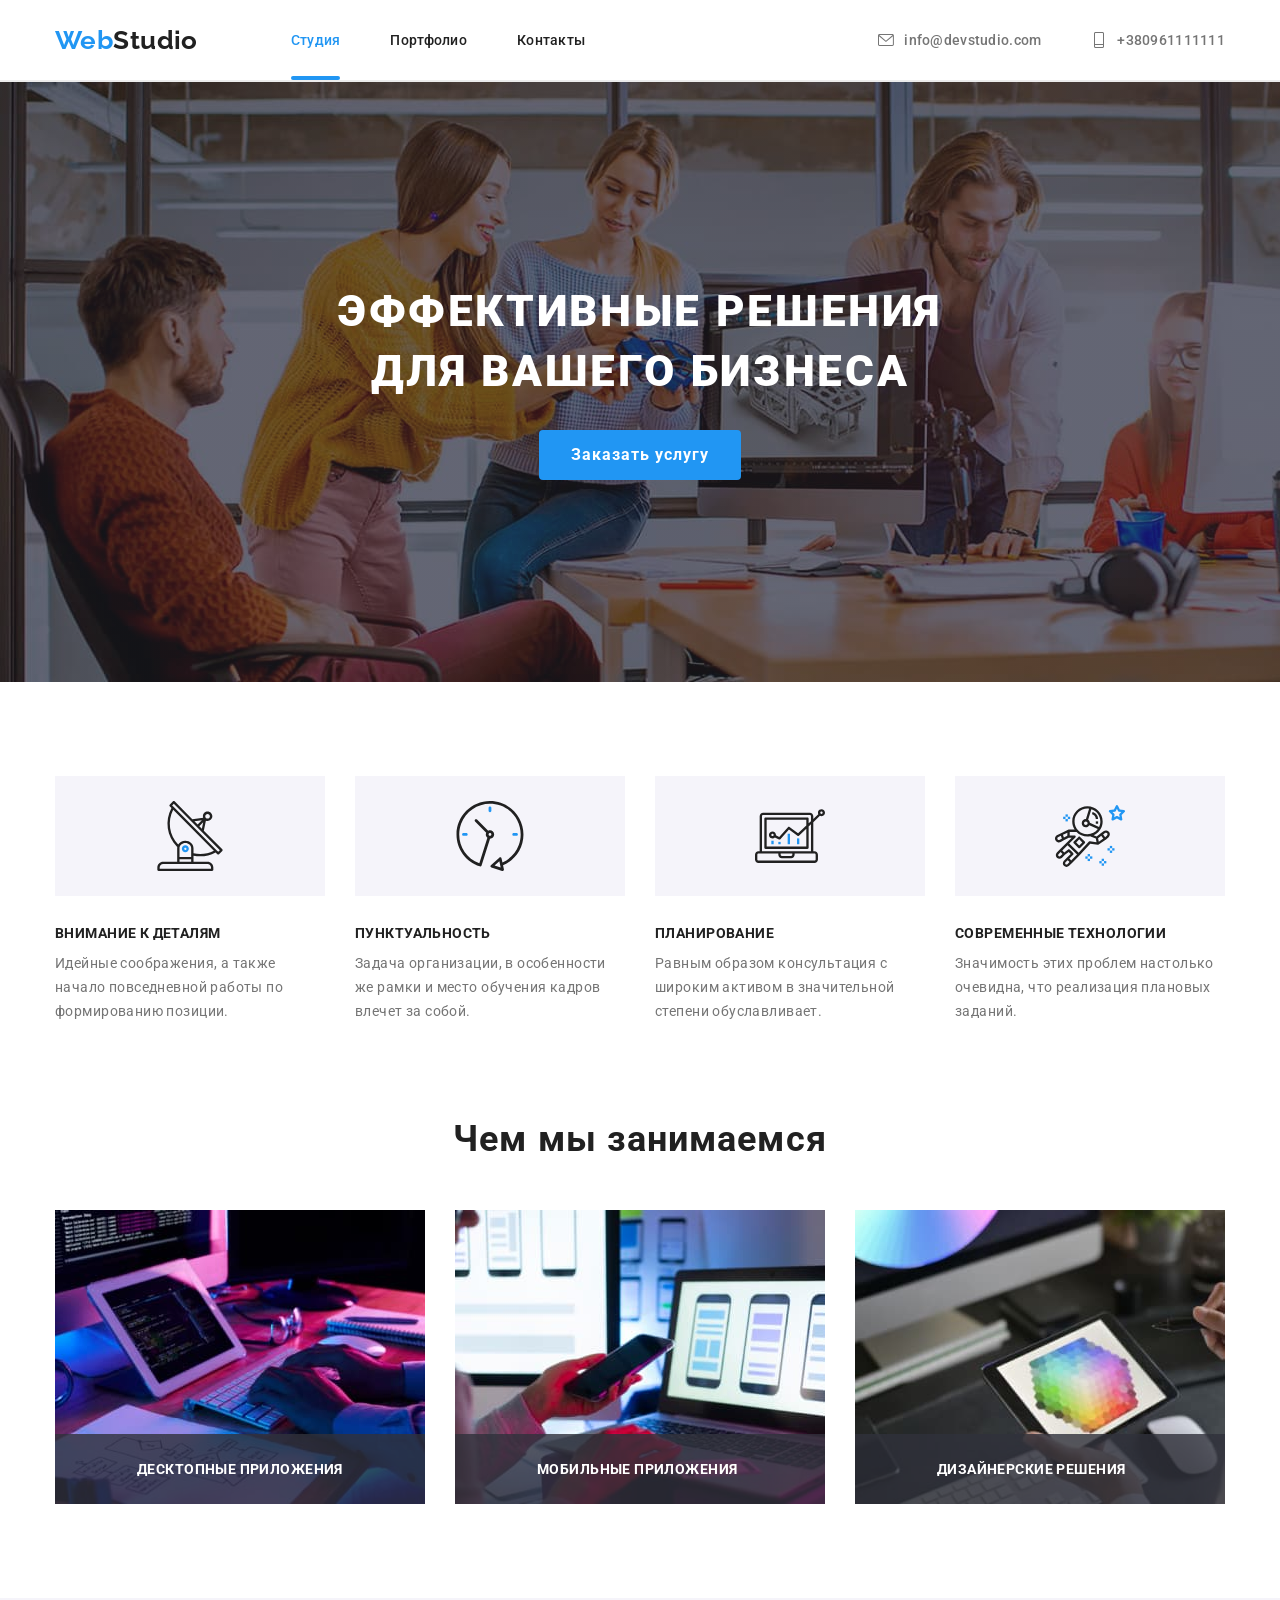
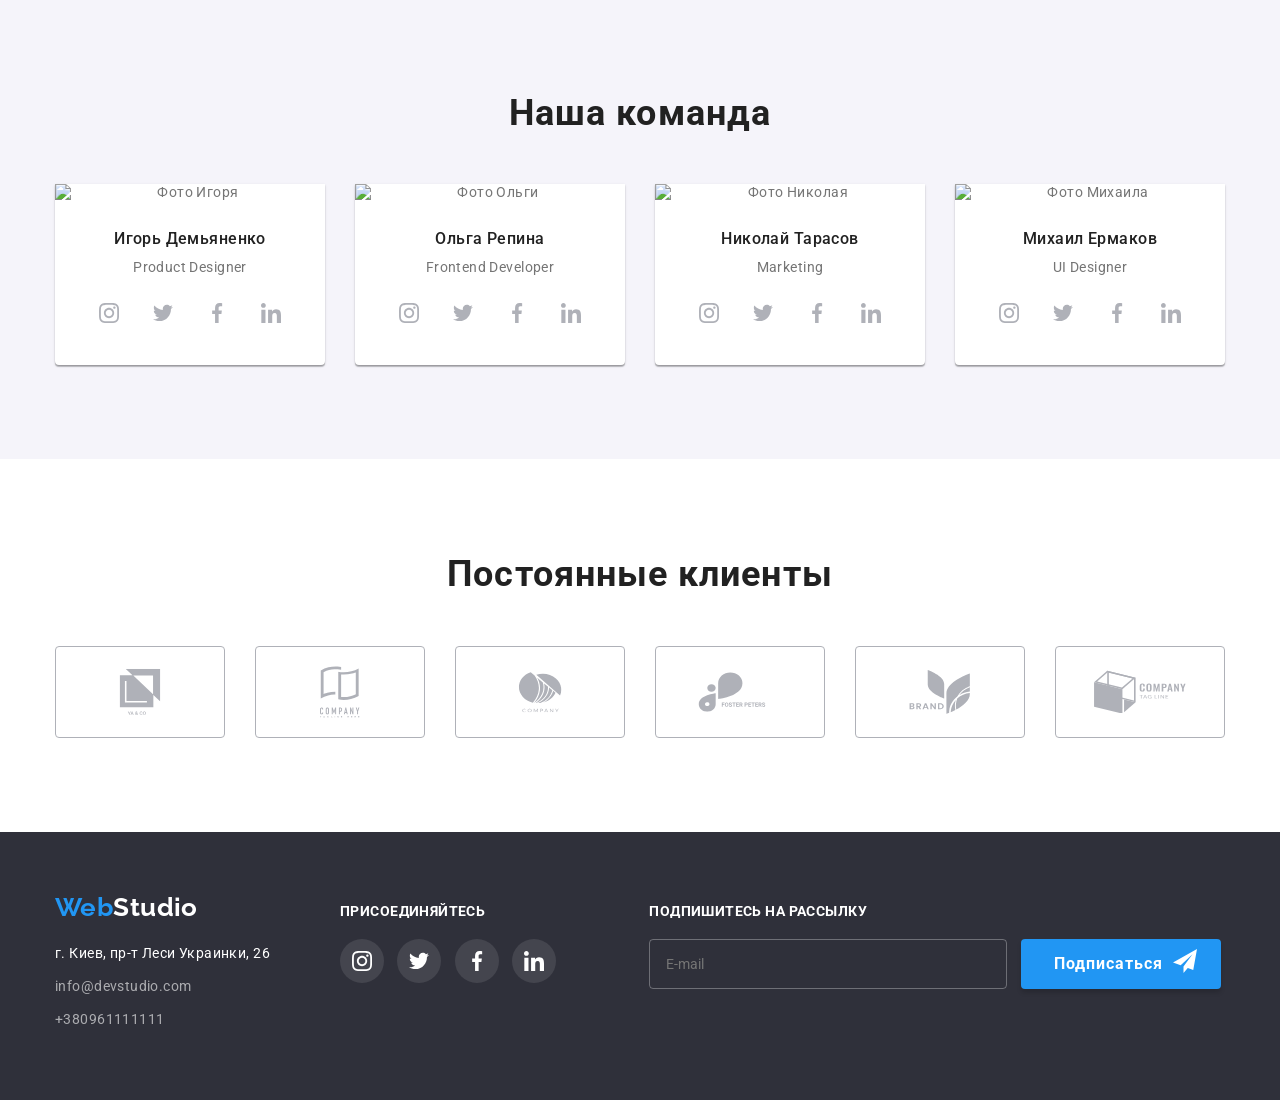
==== commit 03ffbead: "ok кнопке задан абсолют, паддинги лишние с формы убрала, добавила отступ от заголовка формы, отредак" ====
--- a/index.html
+++ b/index.html
@@ -69,9 +69,9 @@
                 <button class="button-modal" data-modal-close type="button"> <svg class="modal-close">
                         <use href="images/sprite.svg#modalclose"></use>
                     </svg></button>
-                <h2 class="hero-form-heading">Оставьте свои данные, мы вам перезвоним</h2>
+
                 <form class="form">
-
+                    <h2 class="hero-form-heading">Оставьте свои данные, мы вам перезвоним</h2>
                     <div class="form-field">
 
                         <input class="form-input" type="text" name="name" id="name" autofocus>
@@ -100,7 +100,7 @@
 
                     <div class="form-field">
 
-                        <textarea class="form-input" name="comment" id="comment" rows="5" cols="30"
+                        <textarea class="form-input placeholder" name="comment" id="comment" rows="5" cols="30"
                             placeholder="Введите текст"></textarea>
                         <label class="form-label" for="comment">Комментарий</label>
                     </div>
@@ -110,8 +110,10 @@
 
                     <label class="checkbox-label">
                         <input class="checkbox" type="checkbox" name="agreement">
-                        <svg class="icon-modalcheck"><use href="./images/sprite.svg#modalcheck"></use></svg>Соглашаюсь с рассылкой и
-                        принимаю&nbsp;<a href="">Условия договора</a>
+                        <svg class="icon-modalcheck">
+                            <use href="./images/sprite.svg#modalcheck"></use>
+                        </svg>Соглашаюсь с рассылкой и
+                        принимаю&nbsp;<a class="dogovor" href="">Условия договора</a>
 
                     </label>
 
--- a/css/styles.css
+++ b/css/styles.css
@@ -280,7 +280,7 @@
 }
 
 .modal {
-    padding: 8px 8px;
+
     position: absolute;
     top: 50%;
     left: 50%;
@@ -294,9 +294,9 @@
 
 }
 
+
 .button-modal {
 
-    margin-left: auto;
     display: block;
 
     border-style: none;
@@ -304,12 +304,10 @@
 
     padding: 0;
 
-}
-
-.button-modal {
-
-    display: block;
-
+    display: block;
+    position: absolute;
+    top: 8px;
+    right: 8px;
 
     width: 30px;
     height: 30px;
@@ -335,6 +333,7 @@
 
 /* ФОРМА МОДАЛКА */
 .hero-form-heading {
+    margin-bottom: 34px;
 
     font-weight: 700;
     font-size: 20px;
@@ -344,24 +343,25 @@
 
     color: var(--secondary-txt-col);
 
-    margin-bottom: 12px;
 }
 
 .form {
-    padding-top: 12px;
+    padding-top: 40px;
     padding-left: 40px;
     padding-right: 40px;
+    padding-bottom: 40px;
 }
 
 .form-field {
     display: flex;
     flex-direction: column;
     margin-bottom: 28px;
-
+    
     position: relative;
 }
 
 .form-label {
+    font-size: 12px;
     position: absolute;
     left: 0;
     top: -20px;
@@ -407,7 +407,10 @@
 
 }
 
-
+.dogovor{
+    color: var(--accent-col);
+    text-decoration: underline;
+}
 
 textarea {
     padding: 11px;
@@ -416,6 +419,7 @@
 
     margin-bottom: 20px;
 }
+
 
 input {
     padding: 11px 11px 11px 45px;
@@ -465,7 +469,8 @@
 
 }
 
-.checkbox:checked~.icon-modalcheck {
+
+.checkbox:checked:focus~.icon-modalcheck {
 
     background-color: var(--accent-col);
     border-color: var(--accent-col);
@@ -928,6 +933,8 @@
     font-size: 16px;
     line-height: calc(30 / 16);
 
+    margin-left: 10px;
+
 
     text-align: center;
     align-items: center;
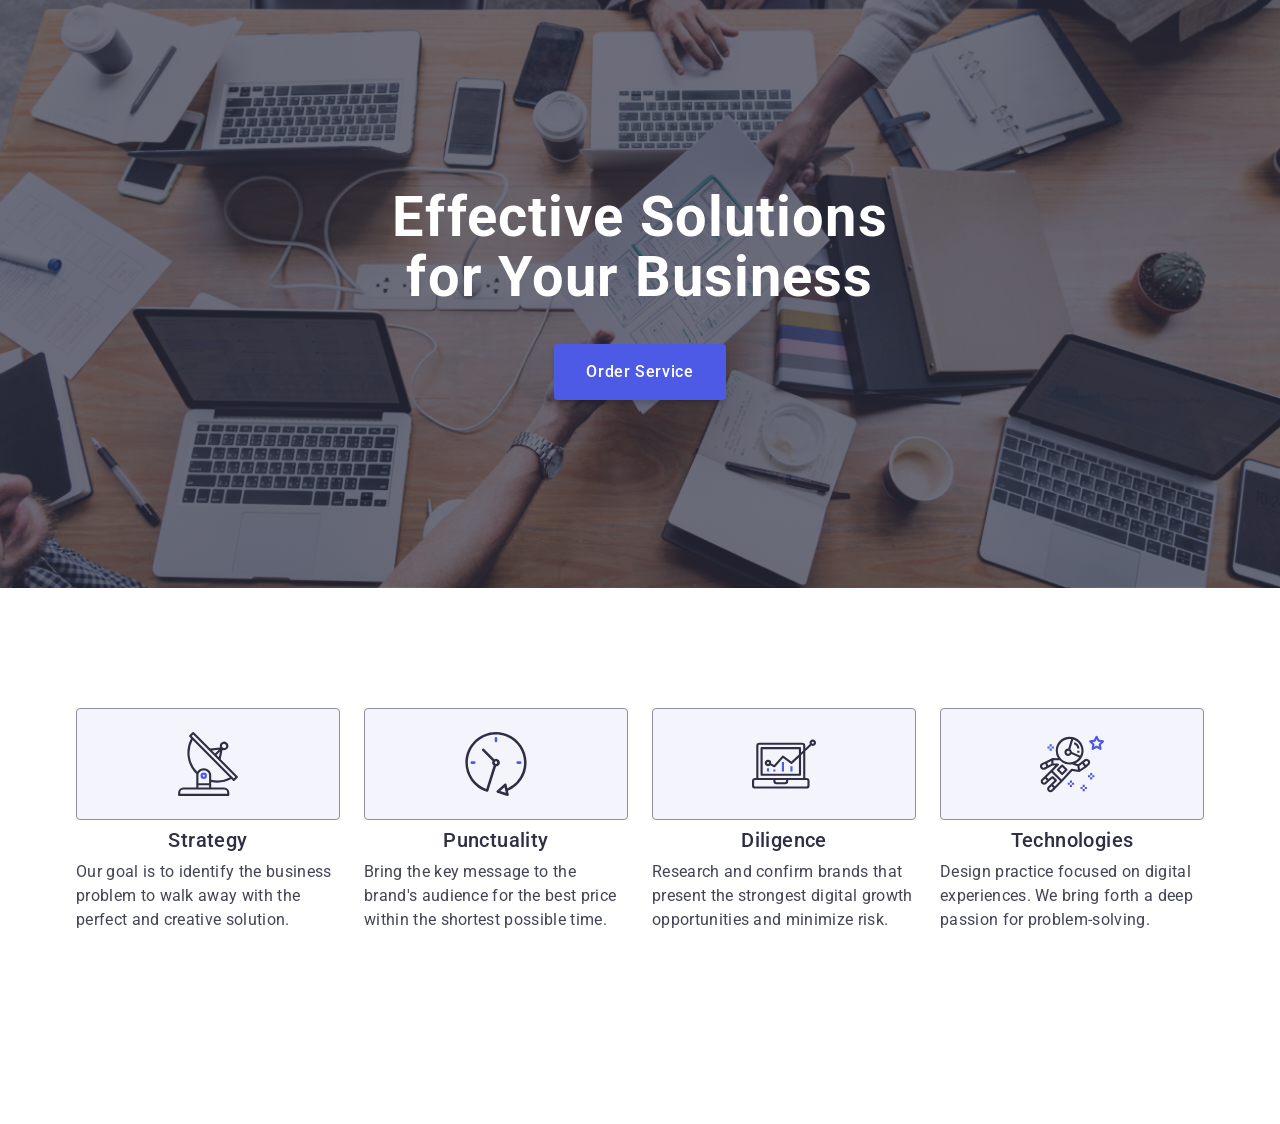
==== commit 5c2dbe20: "media" ====
--- a/index.html
+++ b/index.html
@@ -1,490 +1,485 @@
 <!DOCTYPE html>
-<html lang="ru">
+<html lang="en">
 
 <head>
-    <meta charset="UTF-8">
-    <meta http-equiv="X-UA-Compatible" content="IE=edge">
-    <meta name="viewport" content="width=device-width, initial-scale=1.0">
-    <title>Webstudio</title>
-    <link
-        href="https://fonts.googleapis.com/css2?family=Raleway:wght@700&family=Roboto:wght@400;500;700;900&display=swap"
-        rel="stylesheet">
-
-    <link rel="stylesheet"
-        href="https://cdnjs.cloudflare.com/ajax/libs/modern-normalize/1.1.0/modern-normalize.min.css">
-    <link rel="stylesheet" href="./css/styles.css">
-
+  <meta charset="UTF-8" />
+  <meta name="viewport" content="width=device-width, initial-scale=1.0" />
+  <title>WebStudio</title>
+
+  <link rel="preconnect" href="https://fonts.googleapis.com" />
+  <link rel="preconnect" href="https://fonts.gstatic.com" crossorigin />
+  <link href="https://fonts.googleapis.com/css2?family=Raleway:wght@700&family=Roboto:wght@400;500;700&display=swap"
+    rel="stylesheet" />
+  <link rel="stylesheet"
+    href="https://cdnjs.cloudflare.com/ajax/libs/modern-normalize/2.0.0/modern-normalize.min.css" />
+  <link rel="stylesheet" href="./css/styles.css" />
 </head>
 
 <body>
-    <!-- Navigation header -->
-    <header class="page-header">
-        <div class="container">
-            <div class="headerbox">
-                <nav class="main-nav">
-
-                    <a class="logo link" href="./index.html"> <span class="logoblue">Web</span>Studio</a>
-                    <ul class="site-nav">
-
-                        <li class="site-nav-item"> <a class="link current" href="./index.html">Студия</a>
-                        </li>
-
-                        <li class="site-nav-item"> <a class="link" href="./portfolio.html">Портфолио</a>
-                        </li>
-
-                        <li class="site-nav-item"> <a class="link" href="">Контакты</a></li>
-                    </ul>
-                </nav>
-
-                <ul class="header-contacts">
-                    <li class="header-contacts-item">
-                        <a class="link" href="mailto:info@devstudio.com">
-                            <svg class="iconheader email">
-                                <use href="images/sprite.svg#email"></use>
-                            </svg>info@devstudio.com</a>
-                    </li>
-
-
-                    <li class="header-contacts-item">
-                        <a class="link" href="tel:+380961111111">
-                            <svg class="iconheader phone">
-                                <use href="images/sprite.svg#phone"></use>
-                            </svg> +380961111111</a>
-                    </li>
-                </ul>
-            </div>
-        </div>
-    </header>
-    <main>
-
-
-        <!-- Герой -->
-        <section class="hero">
-            <h1 class="hero-title">Эффективные решения <br>для вашего бизнеса</h1>
-            <button data-modal-open class="button-hero" type="button">Заказать услугу</button>
-        </section>
-
-        <div data-modal class="backdrop is-hidden">
-            <div class="modal">
-                <button class="button-modal" data-modal-close type="button"> <svg class="modal-close">
-                        <use href="images/sprite.svg#modalclose"></use>
-                    </svg></button>
-
-                <form class="form">
-                    <h2 class="hero-form-heading">Оставьте свои данные, мы вам перезвоним</h2>
-                    <div class="form-field">
-
-                        <input class="form-input" type="text" name="name" id="name" autofocus>
-                        <label class="form-label" for="name">Имя</label>
-                        <svg class="icon-modal">
-                            <use href="images/sprite.svg#modalman"></use>
-                        </svg>
-                    </div>
-
-
-                    <div class="form-field">
-                        <input class="form-input" type="tel" name="tel" id="tel">
-                        <label class="form-label" for="tel">Телефон</label>
-                        <svg class="icon-modal">
-                            <use href="./images/sprite.svg#modalphone"></use>
-                        </svg>
-                    </div>
-
-                    <div class="form-field">
-                        <input class="form-input" type="mail" name="mail" id="mail">
-                        <label class="form-label" for="mail">Почта</label>
-                        <svg class="icon-modal">
-                            <use href="./images/sprite.svg#modalmail"></use>
-                        </svg>
-                    </div>
-
-                    <div class="form-field">
-
-                        <textarea class="form-input placeholder" name="comment" id="comment" rows="5" cols="30"
-                            placeholder="Введите текст"></textarea>
-                        <label class="form-label" for="comment">Комментарий</label>
-                    </div>
-
-
-
-
-                    <label class="checkbox-label">
-                        <input class="checkbox" type="checkbox" name="agreement">
-                        <svg class="icon-modalcheck">
-                            <use href="./images/sprite.svg#modalcheck"></use>
-                        </svg>Соглашаюсь с рассылкой и
-                        принимаю&nbsp;<a class="dogovor" href="">Условия договора</a>
-
-                    </label>
-
-
-                    <button class="button form" type="submit"> Отправить</button>
-
-                </form>
-            </div>
-
-        </div>
-
-
-        <!-- преимущества -->
-        <section class="section features">
-
-            <div class="container">
-                <!-- Скрытый заголовок -->
-                <h2 class="section-title hide">Наши преимущества</h2>
-
-                <ul class="features-list">
-                    <li class="features-list-item icon-antenna">
-                        <div class="features-list-item-content ">
-                            <h3 class="title">Внимание к деталям</h3>
-                            <p>Идейные соображения, а также начало повседневной работы по формированию позиции.</p>
-                        </div>
-                    </li>
-
-                    <li class="features-list-item icon-clock">
-                        <div class="features-list-item-content">
-                            <h3 class="title">Пунктуальность</h3>
-                            <p>Задача организации, в особенности же рамки и место обучения кадров влечет за собой.</p>
-                        </div>
-                    </li>
-
-                    <li class="features-list-item icon-diagram">
-                        <div class="features-list-item-content">
-                            <h3 class="title">Планирование</h3>
-                            <p>Равным образом консультация с широким активом в значительной степени обуславливает.</p>
-                        </div>
-                    </li>
-
-                    <li class="features-list-item icon-astronaut">
-                        <div class="features-list-item-content">
-                            <h3 class="title">Современные технологии</h3>
-                            <p>Значимость этих проблем настолько очевидна, что реализация плановых заданий.</p>
-                        </div>
-                    </li>
-                </ul>
-            </div>
-        </section>
-
-        <!-- Чем мы занимаемся -->
-        <section class="section">
-            <div class="container">
-                <h2 class="section-title">Чем мы занимаемся</h2>
-                <ul class="whatwedo-list">
-                    <li class="whatwedo-list-item"> <a href="" class="whatwedo-link"><img class="whatwedo-img"
-                                src="./images/whatwedo1.jpg" alt="Фото гаджета" width="370" height="294">
-                            <div class="whatwedo-text">Десктопные приложения</div>
-                        </a></li>
-                    <li class="whatwedo-list-item"> <a href="" class="whatwedo-link"> <img src="./images/whatwedo2.jpg"
-                                alt="Фото гаджета" width="370" height="294">
-                            <div class="whatwedo-text">Мобильные приложения</div>
-                        </a></li>
-                    <li class="whatwedo-list-item"> <a href="" class="whatwedo-link"><img src="./images/whatwedo3.jpg"
-                                alt="Фото гаджета" width="370" height="294">
-                            <div class="whatwedo-text">Дизайнерские решения</div>
-                        </a></li>
-                </ul>
-                <a></a>
-            </div>
-        </section>
-
-        <!-- Наша команда -->
-        <section class="section-cow">
-            <div class="container">
-                <h2 class="section-title">Наша команда</h2>
-                <ul class="coworkers-list">
-                    <li class="coworkers-list-item">
-                        <div class="img-coworkers"><img src="./images/team1.jpg" alt="Фото Игоря" width="270">
-                        </div>
-                        <div class="coworkers-list-content">
-                            <h3 class="title">Игорь Демьяненко</h3>
-                            <p>Product Designer</p>
-
-                            <ul class="coworkers-list-item-social">
-                                <li class="coworkers-item-social">
-                                    <a class="link-social" href="instagram.com">
-                                        <svg class="icon-social instagram">
-                                            <use href="images/sprite.svg#instagram"></use>
-                                        </svg></a>
-                                </li>
-
-                                <li class="coworkers-item-social">
-                                    <a class="link-social" href="twitter.com">
-                                        <svg class="icon-social twitter">
-                                            <use href="images/sprite.svg#twitter"></use>
-                                        </svg>
-                                    </a>
-                                </li>
-
-                                <li class="coworkers-item-social">
-                                    <a class="link-social" href="facebook.com">
-                                        <svg class="icon-social facebook">
-                                            <use href="images/sprite.svg#facebook"></use>
-                                        </svg>
-                                    </a>
-                                </li>
-
-                                <li class="coworkers-item-social">
-                                    <a class="link-social" href="linkedin.com">
-                                        <svg class="icon-social linkedin">
-                                            <use href="images/sprite.svg#linkedin"></use>
-                                        </svg>
-                                    </a>
-                                </li>
-                            </ul>
-                        </div>
-
-                    </li>
-
-                    <li class="coworkers-list-item">
-                        <div class="img-coworkers"><img src="./images/team2.jpg" alt="Фото Ольги" width="270">
-                        </div>
-                        <div class="coworkers-list-content">
-                            <h3 class="title">Ольга Репина</h3>
-                            <p>Frontend Developer</p>
-
-                            <ul class="coworkers-list-item-social">
-                                <li class="coworkers-item-social">
-                                    <a class="link-social" href="instagram.com">
-                                        <svg class="icon-social instagram">
-                                            <use href="images/sprite.svg#instagram"></use>
-                                        </svg></a>
-                                </li>
-
-                                <li class="coworkers-item-social">
-                                    <a class="link-social" href="twitter.com">
-                                        <svg class="icon-social twitter">
-                                            <use href="images/sprite.svg#twitter"></use>
-                                        </svg>
-                                    </a>
-                                </li>
-
-                                <li class="coworkers-item-social">
-                                    <a class="link-social" href="facebook.com">
-                                        <svg class="icon-social facebook">
-                                            <use href="images/sprite.svg#facebook"></use>
-                                        </svg>
-                                    </a>
-                                </li>
-
-                                <li class="coworkers-item-social">
-                                    <a class="link-social" href="linkedin.com">
-                                        <svg class="icon-social linkedin">
-                                            <use href="images/sprite.svg#linkedin"></use>
-                                        </svg>
-                                    </a>
-                                </li>
-                            </ul>
-                        </div>
-                    </li>
-
-                    <li class="coworkers-list-item">
-                        <div class="img-coworkers"><img src="./images/team3.jpg" alt="Фото Николая" width="270">
-                        </div>
-                        <div class="coworkers-list-content">
-                            <h3 class="title">Николай Тарасов</h3>
-                            <p>Marketing</p>
-
-                            <ul class="coworkers-list-item-social">
-                                <li class="coworkers-item-social">
-                                    <a class="link-social" href="instagram.com">
-                                        <svg class="icon-social instagram">
-                                            <use href="images/sprite.svg#instagram"></use>
-                                        </svg></a>
-                                </li>
-
-                                <li class="coworkers-item-social">
-                                    <a class="link-social" href="twitter.com">
-                                        <svg class="icon-social twitter">
-                                            <use href="images/sprite.svg#twitter"></use>
-                                        </svg>
-                                    </a>
-                                </li>
-
-                                <li class="coworkers-item-social">
-                                    <a class="link-social" href="facebook.com">
-                                        <svg class="icon-social facebook">
-                                            <use href="images/sprite.svg#facebook"></use>
-                                        </svg>
-                                    </a>
-                                </li>
-
-                                <li class="coworkers-item-social">
-                                    <a class="link-social" href="linkedin.com">
-                                        <svg class="icon-social linkedin">
-                                            <use href="images/sprite.svg#linkedin"></use>
-                                        </svg>
-                                    </a>
-                                </li>
-                            </ul>
-                        </div>
-                    </li>
-
-                    <li class="coworkers-list-item">
-                        <div class="img-coworkers"><img src="./images/team4.jpg" alt="Фото Михаила" width="270">
-                        </div>
-                        <div class="coworkers-list-content">
-                            <h3 class="title">Михаил Ермаков</h3>
-                            <p>UI Designer</p>
-
-                            <ul class="coworkers-list-item-social">
-                                <li class="coworkers-item-social">
-                                    <a class="link-social" href="instagram.com">
-                                        <svg class="icon-social instagram">
-                                            <use href="images/sprite.svg#instagram"></use>
-                                        </svg></a>
-                                </li>
-
-                                <li class="coworkers-item-social">
-                                    <a class="link-social" href="twitter.com">
-                                        <svg class="icon-social twitter">
-                                            <use href="images/sprite.svg#twitter"></use>
-                                        </svg>
-                                    </a>
-                                </li>
-
-                                <li class="coworkers-item-social">
-                                    <a class="link-social" href="facebook.com">
-                                        <svg class="icon-social facebook">
-                                            <use href="images/sprite.svg#facebook"></use>
-                                        </svg>
-                                    </a>
-                                </li>
-
-                                <li class="coworkers-item-social">
-                                    <a class="link-social" href="linkedin.com">
-                                        <svg class="icon-social linkedin">
-                                            <use href="images/sprite.svg#linkedin"></use>
-                                        </svg>
-                                    </a>
-                                </li>
-                            </ul>
-                        </div>
-                    </li>
-                </ul>
-            </div>
-        </section>
-
-        <!-- Постоянные клиенты -->
-        <section class="section">
-            <div class="container">
-                <h2 class="section-title">Постоянные клиенты</h2>
-                <ul class="client-list">
-                    <li class="client-card"> <a class="link-client" href="">
-                            <svg class="icon-client" width="41px" ; height="46.7px">
-                                <use href="images/sprite.svg#client1"></use>
-                            </svg>
-                        </a>
-                    </li>
-
-                    <li class="client-card"> <a class="link-client" href="">
-                            <svg class="icon-client" width="40px" ; height="52px">
-                                <use href="images/sprite.svg#client2"></use>
-                            </svg>
-                        </a>
-                    </li>
-
-                    <li class="client-card"> <a class="link-client" href="">
-                            <svg class="icon-client" width="43.5px" ; height="41.2px">
-                                <use href="images/sprite.svg#client3"></use>
-                            </svg>
-                        </a>
-                    </li>
-
-                    <li class="client-card"> <a class="link-client" href="">
-                            <svg class="icon-client" width="84.4px" ; height="40.6px">
-                                <use href="images/sprite.svg#client4"></use>
-                            </svg>
-                        </a>
-                    </li>
-
-                    <li class="client-card"> <a class="link-client" href="">
-                            <svg class="icon-client" width="62.5px" ; height="45.3px">
-                                <use href="images/sprite.svg#client5"></use>
-                            </svg>
-                        </a>
-                    </li>
-
-                    <li class="client-card"> <a class="link-client" href="">
-                            <svg class="icon-client" width="93.8px" ; height="43.9px">
-                                <use href="images/sprite.svg#client6"></use>
-                            </svg>
-                        </a>
-                    </li>
-                </ul>
-            </div>
-
-        </section>
-    </main>
-
-    <!-- Футер -->
-    <footer class="section-footer">
-
-        <div class="container">
-
-
-            <div class="footer-all">
-                <div class="footer-contacts">
-                    <a class="logowhite" href="./index.html"> <span class="logoblue">Web</span>Studio</a>
-                    <address class="address">
-                        <a class="link-address"
-                            href="https://www.google.com/maps/place/%D0%B1%D1%83%D0%BB.+%D0%9B%D0%B5%D1%81%D0%B8+%D0%A3%D0%BA%D1%80%D0%B0%D0%B8%D0%BD%D0%BA%D0%B8,+26,+%D0%9A%D0%B8%D0%B5%D0%B2,+02000/@50.4265807,30.5361971,17z/data=!3m1!4b1!4m5!3m4!1s0x40d4cf0e033ecbe9:0x57a4dffefec77da0!8m2!3d50.4265807!4d30.5383858"
-                            target="_blank" rel="noopener noreferrer nofollow"> г. Киев, пр-т Леси Украинки, 26</a>
-
-
-                        <ul class="address-cont">
-                            <li> <a class="link-mail" href="Mailto:info@devstudio.com">info@devstudio.com</a></li>
-                            <li> <a class="link-call" href="tel:+380961111111">+380961111111</a></li>
-                        </ul>
-                    </address>
-                </div>
-
-                <div class="footer-social">
-                    <h2 class="footer-heading">Присоединяйтесь</h2>
-
-                    <ul class="footer-list-item-social">
-                        <li class="footer-item-social">
-                            <a class="link-social footer" href="instagram.com">
-                                <svg class="icon-social instagram">
-                                    <use href="images/sprite.svg#instagram"></use>
-                                </svg></a>
-                        </li>
-
-                        <li class="footer-item-social">
-                            <a class="link-social footer" href="twitter.com">
-                                <svg class="icon-social twitter">
-                                    <use href="images/sprite.svg#twitter"></use>
-                                </svg>
-                            </a>
-                        </li>
-
-                        <li class="footer-item-social">
-                            <a class="link-social footer" href="facebook.com">
-                                <svg class="icon-social facebook">
-                                    <use href="images/sprite.svg#facebook"></use>
-                                </svg>
-                            </a>
-                        </li>
-
-                        <li class="footer-item-social">
-                            <a class="link-social footer" href="linkedin.com">
-                                <svg class="icon-social linkedin">
-                                    <use href="images/sprite.svg#linkedin"></use>
-                                </svg>
-                            </a>
-                        </li>
-                    </ul>
-                </div>
-                <div class="footer-form">
-                    <h2 class="footer-heading">Подпишитесь на рассылку</h2>
-                    <label for="signup"></label>
-                    <input class="footer-signup" type="mail" name="mail" id="signup" placeholder="E-mail">
-                    <button class="button sign" type="button">Подписаться</button>
-                </div>
-            </div>
-        </div>
-    </footer>
-
-    <script src="./js/modal.js"></script>
+  <!-- <header class="page-header">
+    
+   
+
+    <div class="container nav-positioning">
+      <nav class="nav">
+        <a href="/" class="nav-logo logo">WEB<span class="logo-studio">STUDIO</span></a>
+        <ul class="nav-list">
+          <li class="nav-item">
+            <a class="nav-link current" href="">Studio</a>
+          </li>
+          <li class="nav-item"><a class="nav-link" href="">Portfolio</a></li>
+          <li class="nav-item"><a class="nav-link" href="">Contacts</a></li>
+        </ul>
+      </nav>
+
+      <address class="header-address">
+        <ul class="auth-list">
+          <li class="auth-item">
+            <a class="auth-link" href="mailto:info@devstudio.com">info@devstudio.com</a>
+          </li>
+          <li class="auth-item">
+            <a class="auth-link" href="tel:+110001111111">+11 (000) 111-11-11</a>
+          </li>
+        </ul>
+      </address>
+    </div>
+  </header> -->
+
+  <main>
+    <!-- HERO -->
+
+    <section class="section hero">
+      <div class="container">
+        <h1 class="title hero">Effective Solutions for Your Business</h1>
+        <button class="hero-button button" type="button">
+          Order Service
+        </button>
+      </div>
+    </section>
+
+    <!-- Features -->
+
+    <section class="section features">
+      <div class="container">
+        <h2 class="features title visually-hidden">Features</h2>
+        <ul class="features-list">
+          <li class="features-item">
+            <div class="features-icon open">
+              <svg class="icon-antenna" width="64" height="64">
+                <use href="./images/icons.svg#icon-antenna-1"></use>
+              </svg>
+            </div>
+            <h3 class="features aftertitle">Strategy</h3>
+            <p class="features-text">
+              Our goal is to identify the business problem to walk away with
+              the perfect and creative solution.
+            </p>
+          </li>
+          <li class="features-item">
+            <div class="features-icon open">
+              <svg class="icon-antenna" width="64" height="64">
+                <use href="./images/icons.svg#icon-clock-2"></use>
+              </svg>
+            </div>
+            <h3 class="features aftertitle">Punctuality</h3>
+            <p class="features-text">
+              Bring the key message to the brand's audience for the best price
+              within the shortest possible time.
+            </p>
+          </li>
+          <li class="features-item">
+            <div class="features-icon open">
+              <svg class="icon-antenna" width="64" height="64">
+                <use href="./images/icons.svg#icon-diagram-3"></use>
+              </svg>
+            </div>
+            <h3 class="features aftertitle">Diligence</h3>
+            <p class="features-text">
+              Research and confirm brands that present the strongest digital
+              growth opportunities and minimize risk.
+            </p>
+          </li>
+          <li class="features-item">
+            <div class="features-icon open">
+              <svg class="icon-antenna" width="64" height="64">
+                <use href="./images/icons.svg#icon-astronaut-4"></use>
+              </svg>
+            </div>
+            <h3 class="features aftertitle">Technologies</h3>
+            <p class="features-text">
+              Design practice focused on digital experiences. We bring forth a
+              deep passion for problem-solving.
+            </p>
+          </li>
+        </ul>
+      </div>
+    </section>
+
+    <!-- OUR TEAM -->
+
+    <!-- <section class="section team">
+      <div class="container">
+        <h2 class="team title">Our Team</h2>
+        <ul class="team-list">
+          <li class="team-item">
+            <img src="./images/team1.jpg" width="264" alt="Mark Guerrero" />
+
+            <div class="team-item-text">
+              <h3 class="team aftertitle">Mark Guerrero</h3>
+              <p class="team-text">Product Designer</p>
+
+              <ul class="team-social-list">
+                <li class="team-social-item">
+                  <a href="" class="team-social-link"><svg class="team-social-icon" width="16" height="16">
+                      <use href="./images/icons.svg#icon-team-instagram-1"></use>
+                    </svg></a>
+                </li>
+                <li class="team-social-item">
+                  <a href="" class="team-social-link">
+                    <svg class="team-social-icon" width="16" height="16">
+                      <use href="./images/icons.svg#icon-team-twitter-2"></use>
+                    </svg></a>
+                </li>
+                <li class="team-social-item">
+                  <a href="" class="team-social-link"><svg class="team-social-icon" width="16" height="16">
+                      <use href="./images/icons.svg#icon-team-facebook-3"></use>
+                    </svg></a>
+                </li>
+                <li class="team-social-item">
+                  <a href="" class="team-social-link"><svg class="team-social-icon" width="16" height="16">
+                      <use href="./images/icons.svg#icon-team-linkedin-4"></use>
+                    </svg></a>
+                </li>
+              </ul>
+            </div>
+          </li>
+          <li class="team-item">
+            <img src="./images/team2.jpg" width="264" alt="Tom Ford" />
+
+            <div class="team-item-text">
+              <h3 class="team aftertitle">Tom Ford</h3>
+              <p class="team-text">Frontend Developer</p>
+              <ul class="team-social-list">
+                <li class="team-social-item">
+                  <a href="" class="team-social-link"><svg class="team-social-icon" width="16" height="16">
+                      <use href="./images/icons.svg#icon-team-instagram-1"></use>
+                    </svg></a>
+                </li>
+                <li class="team-social-item">
+                  <a href="" class="team-social-link">
+                    <svg class="team-social-icon" width="16" height="16">
+                      <use href="./images/icons.svg#icon-team-twitter-2"></use>
+                    </svg></a>
+                </li>
+                <li class="team-social-item">
+                  <a href="" class="team-social-link"><svg class="team-social-icon" width="16" height="16">
+                      <use href="./images/icons.svg#icon-team-facebook-3"></use>
+                    </svg></a>
+                </li>
+                <li class="team-social-item">
+                  <a href="" class="team-social-link"><svg class="team-social-icon" width="16" height="16">
+                      <use href="./images/icons.svg#icon-team-linkedin-4"></use>
+                    </svg></a>
+                </li>
+              </ul>
+            </div>
+          </li>
+          <li class="team-item">
+            <img src="./images/team3.jpg" width="264" alt="Camila Garcia" />
+
+            <div class="team-item-text">
+              <h3 class="team aftertitle">Camila Garcia</h3>
+              <p class="team-text">Marketing</p>
+              <ul class="team-social-list">
+                <li class="team-social-item">
+                  <a href="" class="team-social-link"><svg class="team-social-icon" width="16" height="16">
+                      <use href="./images/icons.svg#icon-team-instagram-1"></use>
+                    </svg></a>
+                </li>
+                <li class="team-social-item">
+                  <a href="" class="team-social-link">
+                    <svg class="team-social-icon" width="16" height="16">
+                      <use href="./images/icons.svg#icon-team-twitter-2"></use>
+                    </svg></a>
+                </li>
+                <li class="team-social-item">
+                  <a href="" class="team-social-link"><svg class="team-social-icon" width="16" height="16">
+                      <use href="./images/icons.svg#icon-team-facebook-3"></use>
+                    </svg></a>
+                </li>
+                <li class="team-social-item">
+                  <a href="" class="team-social-link"><svg class="team-social-icon" width="16" height="16">
+                      <use href="./images/icons.svg#icon-team-linkedin-4"></use>
+                    </svg></a>
+                </li>
+              </ul>
+            </div>
+          </li>
+          <li class="team-item">
+            <img src="./images/team4.jpg" width="264" alt="Daniel Wilson" />
+            <div class="team-item-text">
+              <h3 class="team aftertitle">Daniel Wilson</h3>
+              <p class="team-text">UI Designer</p>
+
+              <ul class="team-social-list">
+                <li class="team-social-item">
+                  <a href="" class="team-social-link"><svg class="team-social-icon" width="16" height="16">
+                      <use href="./images/icons.svg#icon-team-instagram-1"></use>
+                    </svg></a>
+                </li>
+                <li class="team-social-item">
+                  <a href="" class="team-social-link">
+                    <svg class="team-social-icon" width="16" height="16">
+                      <use href="./images/icons.svg#icon-team-twitter-2"></use>
+                    </svg></a>
+                </li>
+                <li class="team-social-item">
+                  <a href="" class="team-social-link"><svg class="team-social-icon" width="16" height="16">
+                      <use href="./images/icons.svg#icon-team-facebook-3"></use>
+                    </svg></a>
+                </li>
+                <li class="team-social-item">
+                  <a href="" class="team-social-link"><svg class="team-social-icon" width="16" height="16">
+                      <use href="./images/icons.svg#icon-team-linkedin-4"></use>
+                    </svg></a>
+                </li>
+              </ul>
+            </div>
+          </li>
+        </ul>
+      </div>
+    </section> -->
+
+    <!-- PORTFOLIO -->
+
+    <!-- <section class="section portfolio">
+      <div class="container">
+
+        <h2 class="portfolio title">Our Portfolio</h2>
+
+        <ul class="portfolio-list">
+
+          <li class="portfolio-item">
+            <div class="portfolio-image">
+              <img src="./images/portfolio-1.jpg" width="360" alt="Bank App" />
+              <p class="portfolio-overlay">
+                14 Stylish and User-Friendly App Design Concepts · Task
+                Manager App · Calorie Tracker App · Exotic Fruit Ecommerce App
+                · Cloud Storage App
+              </p>
+            </div>
+            <div class="portfolio-item-text">
+              <h3 class="portfolio aftertitle">Banking App</h3>
+              <p class="portfolio-text">App</p>
+            </div>
+          </li>
+
+          <li class="portfolio-item">
+            <div class="portfolio-image">
+              <img src="./images/portfolio-2.jpg" width="360" alt="Cashless Payment" />
+              <p class="portfolio-overlay">
+                14 Stylish and User-Friendly App Design Concepts · Task
+                Manager App · Calorie Tracker App · Exotic Fruit Ecommerce App
+                · Cloud Storage App
+              </p>
+            </div>
+            <div class="portfolio-item-text">
+              <h3 class="portfolio aftertitle">Cashless Payment</h3>
+              <p class="portfolio-text">Marketing</p>
+            </div>
+          </li>
+
+          <li class="portfolio-item">
+            <div class="portfolio-image">
+              <img src="./images/portfolio-3.jpg" width="360" alt="Meditation App" />
+              <p class="portfolio-overlay">
+                14 Stylish and User-Friendly App Design Concepts · Task
+                Manager App · Calorie Tracker App · Exotic Fruit Ecommerce App
+                · Cloud Storage App
+              </p>
+            </div>
+            <div class="portfolio-item-text">
+              <h3 class="portfolio aftertitle">Meditation App</h3>
+              <p class="portfolio-text">App</p>
+            </div>
+          </li>
+
+          <li class="portfolio-item">
+            <div class="portfolio-image">
+              <img src="./images/portfolio-4.jpg" width="360" alt="Taxi service" />
+              <p class="portfolio-overlay">
+                14 Stylish and User-Friendly App Design Concepts · Task
+                Manager App · Calorie Tracker App · Exotic Fruit Ecommerce App
+                · Cloud Storage App
+              </p>
+            </div>
+            <div class="portfolio-item-text">
+              <h3 class="portfolio aftertitle">Taxi Service</h3>
+              <p class="portfolio-text">Marketing</p>
+            </div>
+          </li>
+
+          <li class="portfolio-item">
+            <div class="portfolio-image">
+              <img src="./images/portfolio-5.jpg" width="360" alt="Screen Illustrations" />
+              <p class="portfolio-overlay">
+                14 Stylish and User-Friendly App Design Concepts · Task
+                Manager App · Calorie Tracker App · Exotic Fruit Ecommerce App
+                · Cloud Storage App
+              </p>
+            </div>
+            <div class="portfolio-item-text">
+              <h3 class="portfolio aftertitle">Screen Illustrations</h3>
+              <p class="portfolio-text">Design</p>
+            </div>
+          </li>
+
+          <li class="portfolio-item">
+            <div class="portfolio-image">
+              <img src="./images/portfolio-6.jpg" width="360" alt="Online Courses" />
+              <p class="portfolio-overlay">
+                14 Stylish and User-Friendly App Design Concepts · Task
+                Manager App · Calorie Tracker App · Exotic Fruit Ecommerce App
+                · Cloud Storage App
+              </p>
+            </div>
+            <div class="portfolio-item-text">
+              <h3 class="portfolio aftertitle">Online Courses</h3>
+              <p class="portfolio-text">Marketing</p>
+            </div>
+          </li>
+        </ul>
+      </div>
+    </section> -->
+  </main>
+
+  <!-- FOOTER -->
+
+  <!-- <footer class="footer">
+    <div class="container footer-flex">
+
+     
+        <div class="footer-first-column">
+          <a href="/" class="logo-footer logo">WEB<span class="logo-studio-footer">STUDIO</span></a>
+          <p class="footer-text">
+            Increase the flow of customers and sales for your business with
+            digital marketing & growth solutions.
+          </p>
+        </div>
+
+        <div class="footer-social">
+          <p class="footer-social-title">Social media</p>
+          <ul class="footer-social-list">
+            <li class="footer-social-item">
+              <a href="" class="footer-social-link"><svg class="footer-social-icon" width="24" height="24">
+                  <use href="./images/icons.svg#icon-footer-instagram-1"></use>
+                </svg></a>
+            </li>
+            <li class="footer-social-item">
+              <a href="" class="footer-social-link"><svg class="footer-social-icon" width="24" height="24">
+                  <use href="./images/icons.svg#icon-footer-twitter-2"></use>
+                </svg></a>
+            </li>
+            <li class="footer-social-item">
+              <a href="" class="footer-social-link"><svg class="footer-social-icon" width="24" height="24">
+                  <use href="./images/icons.svg#icon-footer-facebook-3"></use>
+                </svg></a>
+            </li>
+            <li class="footer-social-item">
+              <a href="" class="footer-social-link"><svg class="footer-social-icon" width="24" height="24">
+                  <use href="./images/icons.svg#icon-footer-linkedin-4"></use>
+                </svg></a>
+            </li>
+          </ul>
+        </div>
+        
+        <div class=footer-form-column>
+            <p class="footer-form-title">Subscribe</p>
+            <form class="footer-form" name="footer-form">
+              <label class="footer-label">
+                <input class="footer-input" type="email" name="email" placeholder="E-mail">
+              </label>
+              <button class="footer-button" type="submit">
+                Subscribe
+                <svg class="footer-send" width="24" height="24">
+                  <use href="./images/icons.svg#icon-send-footer"></use>
+                </svg>
+              </button>
+            </form>
+        </div>
+      
+
+    </div> 
+  </footer> -->
+
+
+  <div class="modal-overlay is-open">
+    <div class="modal">
+
+      <button class="button-close button" type="button">
+        <svg class="button-close-icon" width="8" height="8">
+          <use href="./images/icons.svg#icon-close-black-18dp"></use>
+        </svg></button>
+
+      <p class="form-title">
+        Leave your contacts and we will call you back
+      </p>
+      <form class="form">
+
+        <div class="form-modal-box">
+          <label class="form-label" for="user-name">Name</label>
+          <div class="form-modal-input">
+
+            <input class="form-input" type="text" name="user-name" id="user-name">
+            <svg class="form-input-icon" width="18" height="24">
+              <use href="./images/icons.svg#icon-person-black-18dp"></use>
+            </svg>
+          </div>
+        </div>
+
+        <div class="form-modal-box">
+          <label class="form-label" for="user-phone">Phone </label>
+          <div class="form-modal-input">
+            <input class="form-input" type="tel" name="user-phone" id="user-phone">
+            <svg class="form-input-icon" width="18" height="24">
+              <use href="./images/icons.svg#icon-phone-black-18dp"></use>
+            </svg>
+
+          </div>
+        </div>
+        <div class="form-modal-box">
+          <label class="form-label" for="user-email">Email </label>
+          <div class="form-modal-input">
+            <input class="form-input" type="email" name="user-mail" id="user-email">
+            <svg class="form-input-icon" width="18" height="24">
+              <use href="./images/icons.svg#icon-email-black-18dp"></use>
+            </svg>
+
+          </div>
+        </div>
+        <div class="form-modal-box text-area">
+          <label class="form-label" for="user-comment">Comment </label>
+          <textarea class="form-textarea" name="user-comment" id="user-comment"
+            placeholder="Text input"></textarea>
+        </div>
+        <div class="form-checkbox-box">
+          <input class="form-input-checkbox visually-hidden" type="checkbox" name="user-privacy" value="true"
+            id="user-privacy">
+          <label class="form-label checkbox" for="user-privacy">
+            <span class="checkbox-icon"><svg width="10" height="8">
+                <use href="./images/icons.svg#icon-Vector-check"></use>
+              </svg>
+            </span>
+            I accept the terms and conditions of the <a class="checkbox-link" href="">Privacy Policy</a>
+          </label>
+
+        </div>
+        <button class="button-submit button" type="submit">Send</button>
+
+      </form>
+    </div>
+  </div>
+
 </body>
 
 </html>
--- a/css/styles.css
+++ b/css/styles.css
@@ -1,61 +1,45 @@
-/* html{
-    box-sizing: border-box;
-}
-
-*, *::before, *::after{
-    box-sizing: inherit;
-} */
-
-/* primary text color grey #757575 */
-/* secondary text color black #212121 */
-/* white text color #fff */
-/* accent color #2196F3 */
-/* primary bg color  #fff */
-/* secondary bg color #F5F4FA */
-/* footer bg color #2F303A */
-/* stroke portfolio works #EEEEEE */
-/* stroke header #ECECEC */
-/* bg color hero #C4C4C4*/
-/* FILL colour #AFB1B8 */
-
 :root {
-    --primary-txt-col: #757575;
-    --secondary-txt-col: #212121;
-    --white-txt-col: #fff;
-    --accent-col: #2196f3;
-    --primary-bg-col: #fff;
-    --secondary-bg-col: #f5f4fa;
-    --footer-bg-col: #2f303a;
-    --gap: 30px;
-    --stroke-portfolio: #EEEEEE;
-    --stroke-header: #ECECEC;
-    --bg-color-hero: #C4C4C4;
-    --fill-colour: #AFB1B8;
-    --cubic: cubic-bezier(0.4, 0, 0.2, 1);
-}
-
-/* index.html */
+  --logo-iris: #4d5ae5;
+  --button-iris: #4d5ae5;
+  --team-social-link-color: #4d5ae5;
+  --header-hover-color: #404bbf;
+  --logo-studio-header: #2e2f42;
+  --nav-link-color: #2e2f42;
+  --hero-bgc: #2e2f42;
+  --footer-bgc: #2e2f42;
+  --aftertitle-color: #2e2f42;
+  --title-color: #2e2f42;
+  --green: #31d0aa;
+  --txt-general-color: #434455;
+  --auth-link-color: #434455;
+  --light-slate: #8e8f99;
+  --header-underline: #e7e9fc;
+  --logo-studio-footer: #f4f4fd;
+  --features-icon-bgc: #f4f4fd;
+  --team-bgc: #f4f4fd;
+  --team-social-fill: #f4f4fd;
+  --navy-blue-modal: rgba(46, 47, 66, 0.4);
+  --grey: rgba(46, 47, 66, 0.7);
+  --white-bgc: #ffffff;
+  --hero-txt-color: #ffffff;
+  --btn-hero-noeffect-text: #ffffff;
+  --team-card-bgc: #ffffff;
+  --footer-title-txt: #ffffff;
+  --dairy: #fcfcfc;
+}
+
+/* general styles */
 
 body {
-    font-family: roboto, sans-serif;
-    font-size: 14px;
-    font-weight: 400;
-    color: var(--primary-txt-col);
-    background-color: var(--primary-bg-col);
-    letter-spacing: 0.03em;
-}
-
-.hide {
-    position: absolute;
-    white-space: nowrap;
-    width: 1px;
-    height: 1px;
-    overflow: hidden;
-    border: 0;
-    padding: 0;
-    clip: rect(0 0 0 0);
-    clip-path: inset(50%);
-    margin: -1px;
+  background-color: var(--white-bgc);
+
+  font-family: "Roboto", sans-serif;
+  font-size: 16px;
+  line-height: 1.5;
+  letter-spacing: 0.02em;
+  font-weight: 400;
+
+  color: var(--txt-general-color);
 }
 
 h1,
@@ -64,1071 +48,926 @@
 h4,
 h5,
 h6,
-p,
+p {
+  margin-top: 0;
+  margin-bottom: 0;
+}
+
 ul {
-    margin-top: 0;
-    margin-bottom: 0;
-    padding: 0;
+  list-style-type: none;
+  padding: 0;
+  margin: 0;
 }
 
 a {
-    text-decoration: none;
+  text-decoration: none;
+}
+
+address {
+  font-style: inherit;
+}
+
+.button {
+  cursor: pointer;
+  border-style: none;
+  border-color: none;
+}
+
+.aftertitle {
+  /* font-weight: 500;
+  font-size: 20px;
+  line-height: 1.2; */
+  font-weight: 700;
+  font-size: 36px;
+  text-align: center;
+  
+  line-height: 1.1;
+  letter-spacing: 0.02em;
+  color: var(--aftertitle-color);
+}
+
+.title {
+  font-weight: 700;
+  font-size: 36px;
+  line-height: 1.11;
+  letter-spacing: 0.02em;
+  text-align: center;
+  color: var(--title-color);
+
+  margin-bottom: 72px;
+}
+
+.visually-hidden {
+  position: absolute;
+  width: 1px;
+  height: 1px;
+  margin: -1px;
+  border: 0;
+  padding: 0;
+  white-space: nowrap;
+  clip-path: inset(100%);
+  clip: rect(0 0 0 0);
+  overflow: hidden;
+}
+
+.section {
+  /* padding: 120px 0 120px 0; */
+  padding: 96px 0 96px 0;
 }
 
 img {
-    display: block;
-    width: 100%;
+  display: block;
+  width: 100%;
 }
 
 .container {
-    width: 1200px;
+  /* width: 1158px; */
+  width: 320px;
+  padding: 0 16px;
+    margin: 0 auto;
+  /* padding: 0 15px;
+  margin: 0 auto; */
+}
+
+/* logo styles header */
+
+.logo {
+  font-family: "Raleway", sans-serif;
+  font-weight: 700;
+  font-size: 18px;
+  line-height: 1.17;
+  letter-spacing: 0.03em;
+  text-transform: uppercase;
+
+  color: var(--logo-iris);
+}
+
+.nav-logo {
+  padding-top: 24px;
+  padding-bottom: 24px;
+  margin-right: 76px;
+}
+
+.logo-studio {
+  color: var(--logo-studio-header);
+}
+
+/* navigation styles */
+
+.page-header {
+  border-bottom: 1px solid var(--header-underline);
+  box-shadow: 0px 2px 1px rgba(46, 47, 66, 0.08),
+    0px 1px 1px rgba(46, 47, 66, 0.16), 0px 1px 6px rgba(46, 47, 66, 0.08);
+}
+
+.nav-link {
+  font-weight: 500;
+  color: var(--nav-link-color);
+
+  padding-top: 24px;
+  padding-bottom: 24px;
+
+  position: relative;
+
+  transition: color 250ms cubic-bezier(0.4, 0, 0.2, 1);
+}
+
+.nav-link.current::after {
+  content: "";
+  display: block;
+  position: absolute;
+  bottom: -1px;
+
+  border-radius: 2px;
+  width: 100%;
+  height: 4px;
+
+  background-color: var(--header-hover-color);
+}
+
+.nav-link.current {
+  color: var(--header-hover-color);
+  transition: color 250ms cubic-bezier(0.4, 0, 0.2, 1);
+}
+
+.auth-link {
+  padding-top: 24px;
+  padding-bottom: 24px;
+
+  color: var(--auth-link-color);
+
+  transition: color 250ms cubic-bezier(0.4, 0, 0.2, 1);
+}
+
+.nav-link:hover,
+.nav-link:focus,
+.auth-link:hover,
+.auth-link:focus {
+  color: var(--header-hover-color);
+}
+
+/* header positioning */
+
+.nav-positioning,
+.nav {
+  display: flex;
+  flex-wrap: wrap;
+  align-items: center;
+}
+
+.nav-list {
+  display: flex;
+}
+
+.nav-item {
+  margin-right: 40px;
+}
+
+.nav-item:last-child {
+  margin-right: 0;
+}
+
+.header-address {
+  margin-left: auto;
+}
+
+.auth-list {
+  display: flex;
+}
+
+.auth-item {
+  margin-right: 40px;
+}
+
+.auth-item:last-child {
+  margin-right: 0;
+}
+
+/* section hero */
+
+.section.hero {
+  /* max-width: 1440px; */
+  max-width: 320px;
+  background-color: var(--hero-bgc);
+  background-image: linear-gradient(
+      rgba(46, 47, 66, 0.7),
+      rgba(46, 47, 66, 0.7)
+    ),
+    url(../images/hero-bg-mob.jpeg);
+  /* background-image: linear-gradient(rgba(46, 47, 66, 0.7),
+      rgba(46, 47, 66, 0.7)),
+    url(../images/hero-img.jpeg); */
+  /* padding: 188px 0; */
+  padding: 72px 0;
+
+  margin-left: auto;
+  margin-right: auto;
+
+  background-repeat: no-repeat;
+  background-position: center;
+  background-size: cover;
+}
+
+.title.hero {
+  font-weight: 700;
+  font-size: 36px;
+  /* font-size: 56px; */
+  line-height: 1.07;
+  letter-spacing: 0.02em;
+  color: var(--hero-txt-color);
+  text-align: center;
+
+  /* margin-bottom: 48px; */
+  /* max-width: 496px; */
+  max-width: 216px;
+  margin-bottom: 72px;
+
+  display: block;
+  margin-right: auto;
+  margin-left: auto;
+}
+
+@media screen and (min-width: 768px) {
+  .container {
+    width: 768px;
+    padding: 0 16px;
+    margin: 0 auto;
+  }
+
+  .section.hero {
+    max-width: 768px;
+    background-image: linear-gradient(
+        rgba(46, 47, 66, 0.7),
+        rgba(46, 47, 66, 0.7)
+      ),
+      url(../images/hero-bg-tab.jpg);
+    padding: 112px 0;
+  }
+
+  .title.hero {
+    margin-bottom: 36px;
+    max-width: 496px;
+    font-size: 36px;
+    font-size: 56px;
+  }
+}
+
+@media screen and (min-width: 1158px){
+  .container{
+    width: 1158px;
     padding: 0 15px;
+  margin: 0 auto;
+  }
+
+  .section.hero{
+    max-width: 1440px;
+     background-image: linear-gradient(rgba(46, 47, 66, 0.7),
+      rgba(46, 47, 66, 0.7)),
+    url(../images/hero-img.jpeg);
+  padding: 188px 0;
+  }
+
+  .title.hero {
+    margin-bottom: 36px;
+    font-size: 56px;
+}
+}
+
+/* hero button */
+
+.hero-button {
+  border-radius: 4px;
+  padding: 16px 32px;
+
+  font-weight: 500;
+  font-size: 16px;
+  line-height: 1.5;
+  letter-spacing: 0.04em;
+  color: var(--btn-hero-noeffect-text);
+
+  box-shadow: 0 4px 4px 0 rgba(0, 0, 0, 0.15);
+  background-color: var(--button-iris);
+
+  display: block;
+  height: 56px;
+  min-width: 169px;
+  border-style: none;
+  border-color: none;
+  cursor: pointer;
+
+  margin: 0 auto;
+
+  transition: background-color 250ms cubic-bezier(0.4, 0, 0.2, 1);
+}
+
+/* section features */
+
+.features-list {
+  /* display: flex;
+  gap: 24px; */
+}
+
+.features-item {
+  /* width: 264px; */
+  max-width: 288px;
+  margin-bottom: 72px;
+}
+
+.features.aftertitle {
+  margin-bottom: 8px;
+}
+
+.features-icon{
+  visibility: hidden;
+  opacity: 0;
+  pointer-events: none;
+
+  
+  overflow: hidden;
+}
+
+
+@media screen and (min-width: 768px) {
+  .container {
+    width: 768px;
+    padding: 0 16px;
     margin: 0 auto;
-}
-
-/* logotype style */
-
-.logo {
-    font-family: raleway;
-    font-size: 26px;
-    font-weight: 700;
-    color: var(--secondary-txt-col);
-    text-decoration: none;
-    line-height: 1.17;
-
-    margin-right: 93px;
-}
-
-.logoblue {
-    color: var(--accent-col);
-}
-
-/* site nav and header contacts*/
-
-.page-header {
-    border-bottom: 2px solid var(--stroke-header);
-}
-
-.headerbox,
-.main-nav {
-    display: flex;
-    align-items: center;
-    vertical-align: baseline;
-}
-
-.site-nav,
-.header-contacts {
-    line-height: 1.17;
-    letter-spacing: 0.02em;
-    font-weight: 500;
-
-    list-style: none;
-
-    display: flex;
-
-}
-
-.site-nav-item:not(:last-child) {
-    margin-right: 50px;
-}
-
-.header-contacts {
-    margin-left: auto;
-}
-
-.header-contacts-item+.header-contacts-item {
-    margin-left: 50px;
-}
-
-.site-nav-item>.link {
-    color: var(--secondary-txt-col);
-    text-decoration: none;
-    display: flex;
-    padding-top: 32px;
-    padding-bottom: 32px;
-
-    transition: color 250ms var(--cubic);
-}
-
-.header-contacts-item>.link {
-    color: var(--primary-txt-col);
-    text-decoration: none;
-    display: flex;
-    padding-top: 32px;
-    padding-bottom: 32px;
-
-    transition: color 250ms var(--cubic);
-}
-
-.site-nav-item .link:hover,
-.site-nav-item .link:focus,
-.header-contacts-item>.link:hover,
-.header-contacts-item>.link:focus {
-    color: var(--accent-col);
-}
-
-.link.current {
-    color: var(--accent-col);
-
-}
-
-.link {
-    position: relative;
-}
-
-.link.current::after {
-    position: absolute;
-    content: "";
-    display: block;
-
-    bottom: 0;
-
-    background-color: var(--accent-col);
-    border-radius: 2px;
-    width: 100%;
-    height: 4px;
-}
-
-.iconheader {
-    width: 16px;
-    height: 16px;
-    margin-right: 10px;
-    fill: var(--primary-txt-col);
-    display: block;
-}
-
-.link:hover .email,
-.link:hover .phone,
-.link:focus .email,
-.link:focus .phone {
-    fill: var(--accent-col);
-}
-
-/* hero+button */
-
-.hero {
-    background-color: var(--bg-color-hero);
-    height: 600px;
-    max-width: 1600px;
-    margin-left: auto;
-    margin-right: auto;
-    background-image: linear-gradient(to right, rgba(47, 48, 58, 0.4), rgba(47, 48, 58, 0.4)),
-        url('../images/Hero-pic.jpg');
-    text-align: center;
-    padding-top: 200px;
-    padding-bottom: 200px;
-}
-
-.hero-title {
-    font-weight: 900;
-    font-size: 44px;
-    color: var(--white-txt-col);
-    text-transform: uppercase;
-    line-height: 1.36;
-
-    letter-spacing: 0.06em;
-
-    margin: 0 auto 28px auto;
-}
-
-.button-hero {
-    cursor: pointer;
-    font-family: Roboto, sans-serif;
-    font-weight: 700;
-    font-size: 16px;
-    line-height: 1.87;
-
-    letter-spacing: 0.06em;
-    border-radius: 4px;
-
-    border-style: none;
-    border-color: none;
-
-    background-color: var(--accent-col);
-    color: var(--white-txt-col);
-
-    padding: 10px 32px;
-    min-width: 200px;
-    height: 50px;
-    text-align: center;
-}
-
-/* Модалка */
-
-
-.backdrop {
-    position: fixed;
-    top: 0;
-    left: 0;
-    width: 100%;
-    height: 100%;
-    background-color: rgba(0, 0, 0, 0.2);
-
-    z-index: 1;
-
-    opacity: 1;
-    transition: opacity 250ms var(--cubic);
-}
-
-.backdrop.is-hidden {
-    pointer-events: none;
-    opacity: 0;
-}
-
-.backdrop.is-hidden .modal {
-    transform: translate(-50%, -50%) scale(0.9);
-}
-
-.modal {
-
-    position: absolute;
-    top: 50%;
-    left: 50%;
-    transform: translate(-50%, -50%) scale(1);
-
-    width: 528px;
-    height: 581px;
-
-    background-color: var(--white-txt-col);
-    transition: transform 250ms var(--cubic);
-
-}
-
-
-.button-modal {
-
-    display: block;
-
-    border-style: none;
-    background-color: var(--white-txt-col);
-
-    padding: 0;
-
-    display: block;
-    position: absolute;
-    top: 8px;
-    right: 8px;
-
-    width: 30px;
-    height: 30px;
-
-    background-size: contain;
-    border: 1px solid rgba(0, 0, 0, 0.1);
-    border-radius: 50px;
-
-}
-
-.modal-close {
-    fill: black;
-    width: 11px;
-    height: 11px;
-
-    transition: fill 250ms var(--cubic);
-
-}
-
-.button-modal:focus .modal-close {
-    fill: var(--accent-col);
-}
-
-/* ФОРМА МОДАЛКА */
-.hero-form-heading {
-    margin-bottom: 34px;
-
-    font-weight: 700;
-    font-size: 20px;
-    line-height: calc(23 / 20);
-    text-align: center;
-    letter-spacing: 0.03em;
-
-    color: var(--secondary-txt-col);
-
-}
-
-.form {
-    padding-top: 40px;
-    padding-left: 40px;
-    padding-right: 40px;
-    padding-bottom: 40px;
-}
-
-.form-field {
-    display: flex;
-    flex-direction: column;
-    margin-bottom: 28px;
-    
-    position: relative;
-}
-
-.form-label {
-    font-size: 12px;
-    position: absolute;
-    left: 0;
-    top: -20px;
-
-}
-
-.icon-modal {
-    position: absolute;
-    top: 50%;
-    left: 15px;
-
-    fill: var(--secondary-txt-col);
-
-    transform: translatey(-50%);
-
-    display: inline-block;
-    width: 18px;
-    height: 18px;
-
-    transition: fill 250ms var(--cubic);
-
-}
-
-.form-input:focus~.icon-modal {
-    fill: var(--accent-col);
-}
-
-.form-input:focus {
-    outline: none;
-    border: 1px solid var(--accent-col);
-}
-
-
-.form-field input,
-.form-field textarea {
-    margin: 0;
-
-    border: 1px solid rgba(33, 33, 33, 0.2);
-    box-sizing: border-box;
-    border-radius: 4px;
-
-    transition: border 250ms var(--cubic);
-
-}
-
-.dogovor{
-    color: var(--accent-col);
-    text-decoration: underline;
-}
-
-textarea {
-    padding: 11px;
-    resize: none;
-    height: 120px;
-
-    margin-bottom: 20px;
-}
-
-
-input {
-    padding: 11px 11px 11px 45px;
-}
-
-.form-field label {
-    margin-bottom: 4px;
-}
-
-.checkbox {
-    position: absolute;
-    white-space: nowrap;
-    width: 1px;
-    height: 1px;
-    overflow: hidden;
-    border: 0;
-    padding: 0;
-    clip: rect(0 0 0 0);
-    clip-path: inset(50%);
-    margin: -1px;
-
-
-}
-
-.checkbox-label {
-    display: flex;
-    align-items: center;
-    margin-bottom: 30px;
-
-}
-
-.icon-modalcheck {
-    display: inline-block;
-    width: 16px;
-    height: 15px;
-
-    fill: var(--white-txt-col);
-    background-size: contain;
-    background-origin: border-box;
-
-    margin-right: 7px;
-
-    border: 1px solid rgba(33, 33, 33, 0.2);
-    border-radius: 2px;
-
-    transition: background-color 250ms var(--cubic);
-
-}
-
-
-.checkbox:checked:focus~.icon-modalcheck {
-
-    background-color: var(--accent-col);
-    border-color: var(--accent-col);
-}
-
-
-.button.form {
-    display: block;
-    border-style: none;
-    border-color: none;
-    cursor: pointer;
-
-    width: 200px;
-    height: 50px;
-    border-radius: 4px;
-
-    padding-top: 10px;
-    padding-bottom: 10px;
-
-    margin-right: auto;
-    margin-left: auto;
-
-
-    font-family: Roboto;
-    font-weight: 700;
-    font-size: 16px;
-    line-height: calc(30 / 16);
-
-
-    letter-spacing: 0.06em;
-
-    color: #FFFFFF;
-    background-color: var(--accent-col);
-}
-
-
-
-/* ПОЧЕМУ СВГ И ДЖПЕГ ПОВЕРХУ МОДАЛКИ ПРИ ПРОКРУТКЕ? */
-
-/* преимущества */
-
-.section {
-    padding-top: 94px;
-    padding-bottom: 94px;
-}
-
-.section.features {
-    padding-bottom: 0;
-}
-
-.features-list {
+  }
+
+  .features-list {
     display: flex;
     flex-wrap: wrap;
-    margin-left: calc(-1 * var(--gap));
-}
-
-.features-list-item {
-    list-style: none;
-    line-height: 1.7;
-    letter-spacing: 0.03em;
-
-    padding: 0;
-
-    width: 270px;
-    flex-basis: calc(100%/4 - var(--gap));
-    margin-left: var(--gap);
-}
-
-.features-list-item::before {
-    display: block;
-    content: "";
-    height: 120px;
-
-    background-color: var(--secondary-bg-col);
-    background-repeat: no-repeat;
-    background-position: center;
-
-    object-fit: contain;
-}
-
-.icon-antenna::before {
-    background-image: url('../images/antenna.svg');
-}
-
-.icon-clock::before {
-    background-image: url('../images/clock.svg');
-}
-
-.icon-diagram::before {
-    background-image: url('../images/diagram.svg');
-}
-
-.icon-astronaut::before {
-    background-image: url('../images/astronaut.svg');
-}
-
-.features-list-item-content {
-    padding-top: 30px;
-}
-
-.features-list .title {
-    font-weight: 700;
-    font-size: 14px;
-    line-height: 1.14;
-    color: var(--secondary-txt-col);
-    text-transform: uppercase;
-    letter-spacing: 0.03em;
-
-    margin: 0 0 10px 0;
-}
-
-
-/* Чем мы занимаемся */
-
-.whatwedo-list {
-    display: flex;
-    flex-wrap: wrap;
-    margin-left: calc(-1 * var(--gap));
-
-
-}
-
-.whatwedo-list-item {
-    position: relative;
-
-    padding: 0;
-    list-style: none;
-
-    flex-basis: calc(100%/3 - var(--gap));
-    margin-left: var(--gap);
-}
-
-
-
-.whatwedo-list-item::before {
-
-    position: absolute;
-
-    display: inline-block;
-    content: "";
-
-    bottom: 0;
-    right: 0;
-    width: 370px;
-    height: 70px;
-    background-color: rgba(48, 49, 59, 0.8);
-
-    pointer-events: none;
-}
-
-.whatwedo-list-item {
-    position: relative;
-}
-
-.whatwedo-text {
-    position: absolute;
-
-    bottom: 0;
-    left: 0;
-
-    font-family: Roboto, sans-serif;
-    font-style: normal;
-    font-weight: 700;
-    font-size: 14px;
-    line-height: 16px;
-    text-align: center;
-    letter-spacing: 0.03em;
-    text-transform: uppercase;
-    color: #FFFFFF;
-    padding: 27px 82px;
-}
-
-/* Наша команда */
-
-.section-cow {
-    background-color: var(--secondary-bg-col);
-    padding-bottom: 94px;
-    padding-top: 94px;
-}
-
-.section-title {
-    font-weight: 700;
-    font-size: 36px;
-    line-height: 1.17;
-    color: var(--secondary-txt-col);
-    text-align: center;
-    letter-spacing: 0.03em;
-
-    margin-bottom: 50px;
-}
-
-.coworkers-list-item {
-
-    flex-basis: calc(100% / 4 - var(--gap));
-    margin-left: var(--gap);
-
-    text-align: center;
-
-    background: var(--white-txt-col);
-
-    box-shadow: 0px 1px 3px rgba(0, 0, 0, 0.12),
-        0px 1px 1px rgba(0, 0, 0, 0.14),
-        0px 2px 1px rgba(0, 0, 0, 0.2);
-    border-radius: 0px 0px 4px 4px;
-}
-
-.coworkers-list .title {
-    font-weight: 500;
-    font-size: 16px;
-    line-height: 1.17;
-    color: var(--secondary-txt-col);
-
-    margin-bottom: 10px;
-}
-
-.coworkers-list {
-    list-style: none;
-    line-height: 1.17;
-
-    padding: 0;
-    margin: 0;
-
-    display: flex;
-    flex-wrap: wrap;
-    margin-left: calc(-1 * var(--gap));
-}
-
-.coworkers-list-content {
-    padding-top: 30px;
-    padding-bottom: 30px;
-}
-
-.coworkers-list-item-social {
-    list-style: none;
-    text-decoration: none;
-
-    display: flex;
-    flex-wrap: wrap;
-
-    padding-top: 16px;
-    margin-left: 32px;
-    margin-right: 32px;
-}
-
-.coworkers-item-social+.coworkers-item-social {
-    margin-left: 10px;
-    display: block;
-
-}
-
-.link-social {
-    display: flex;
-    width: 44px;
-    height: 44px;
-    border-radius: 50px;
-
-    position: relative;
-
-    fill: var(--fill-colour);
-    background-color: var(--white-txt-col);
-
-    transition: background-color 250ms var(--cubic)
-}
-
-.link-social.footer {
-    background-color: rgba(255, 255, 255, 0.1);
-}
-
-.icon-social {
-    width: 20px;
-    height: 20px;
-
-    position: absolute;
-    top: 50%;
-    left: 50%;
-    transform: translate(-50%, -50%);
-
-    transition: fill 250ms var(--cubic);
-
-}
-
-.link-social:hover,
-.link-social:focus {
-    fill: var(--white-txt-col);
-    background-color: var(--accent-col);
-}
-
-.link-social:hover,
-.link-social:focus {
-    background-color: var(--accent-col);
-}
-
-/* КЛИЕНТЫ */
-
-.client-list {
-    display: flex;
-    flex-wrap: wrap;
-    flex-basis: calc(100% / 6);
-
-    list-style: none;
-}
-
-.client-card+.client-card {
-    margin-left: 30px;
-}
-
-.link-client {
-    display: block;
-
-    border-width: 1px;
-    border-style: solid;
-    border-color: var(--fill-colour);
-    border-radius: 4px;
-    width: 170px;
-    height: 92px;
-
-    position: relative;
-
-    fill: var(--fill-colour);
-
-    transition: border-color 250ms var(--cubic)
-}
-
-.icon-client {
-    position: absolute;
-    top: 50%;
-    left: 50%;
-    transform: translate(-50%, -50%);
-
-    transition: fill 250ms var(--cubic);
-}
-
-.link-client:hover,
-.link-client:hover .icon-client,
-.link-client:focus,
-.link-client:focus .icon-client {
-    fill: var(--accent-col);
-    border-color: var(--accent-col);
-}
-
-
-/* футер */
-/* Залит темный фон, чтобы были видны буквы */
-
-.section-footer {
-    background-color: #2f303a;
-    padding-top: 60px;
-    padding-bottom: 60px;
-}
-
-.footer-all {
-    display: flex;
-    flex-wrap: wrap;
-}
-
-.logowhite {
-    font-family: raleway;
-    font-size: 26px;
-    font-weight: 700;
-    color: var(--white-txt-col);
-    text-decoration: none;
-    line-height: 1.17;
-
-    margin-bottom: 20px;
-    display: block;
-}
-
-.address-cont {
-    list-style: none;
-    line-height: 1.7;
-}
-
-.address .link-address {
-    text-decoration: none;
-    color: var(--white-txt-col);
-    font-style: normal;
-    line-height: 1.7;
-
-    display: block;
-    margin-bottom: 9px;
-}
-
-.address-cont .link-mail,
-.address-cont .link-call {
-    text-decoration: none;
-    color: rgba(255, 255, 255, 0.6);
-    display: block;
-    margin-bottom: 9px;
-    font-style: normal;
-
-}
-
-.footer-social {
-    margin-left: 70px;
-    padding-top: 12px;
-
-}
-
-.footer-heading {
-
-    text-transform: uppercase;
-    color: var(--white-txt-col);
-    font-size: 14px;
-    line-height: 1.14;
-    padding-bottom: 20px;
-}
-
-.footer-list-item-social {
-    list-style: none;
-    text-decoration: none;
-
-
-}
-
-.footer-item-social {
-    display: inline-block;
-    border-radius: 50px;
-
-
-    transition: background-color 250ms var(--cubic);
-
-
-}
-
-.footer-item-social+.footer-item-social {
-    margin-left: 10px;
-}
-
-.footer-item-social>.link-social {
-    fill: var(--primary-bg-col);
-
-}
-
-.footer-item-social:hover,
-.footer-item-social:focus {
-    background-color: var(--accent-col);
-}
-
-/* ФОРМА ПОДПИСАТЬСЯ ФУТЕР */
+    gap: 24px;
+  }
+  
+  .features-item {
+    max-width: 356px;
+  }
+}
+
+@media screen and (min-width: 1158px) {
+  .container{
+    width: 1158px;
+    padding: 0 15px;
+  margin: 0 auto;
+}
+
+  .section {
+    padding: 120px 0 120px 0;
+  }
+  
+  .features-item {
+    width: 264px;
+  }
+
+/* features images adding */
+
+.features-icon {
+  display: flex;
+  width: 264px;
+  height: 112px;
+
+  justify-content: center;
+  align-items: center;
+
+  border: 1px solid #8e8f99;
+  border-radius: 4px;
+  background-color: var(--features-icon-bgc);
+
+  margin-bottom: 8px;
+}
+
+.features.aftertitle {
+  font-weight: 500;
+  font-size: 20px;
+  line-height: 1.2;
+
+}
+
+.features-icon.open {
+  visibility: visible;
+  opacity: 1;
+  pointer-events: auto;
+
+  
+  
+  overflow:visible;
+}
+}
+
+/* section our team */
+
+.section.team {
+  background-color: var(--team-bgc);
+}
+
+.team.aftertitle {
+  margin-bottom: 8px;
+}
+
+.team-list {
+  display: flex;
+  row-gap: 0;
+  gap: 24px;
+}
+
+.team-item {
+  background-color: var(--team-card-bgc);
+  border-radius: 0 0 4px 4px;
+  /* width: 264px; */
+  flex-basis: calc((100% - 72px) / 4);
+
+  box-shadow: 0 2px 1px 0 rgba(46, 47, 66, 0.08),
+    0 1px 1px 0 rgba(46, 47, 66, 0.16), 0 1px 6px 0 rgba(46, 47, 66, 0.08);
+}
+
+.team-text {
+  margin-bottom: 8px;
+}
+
+.team-item-text {
+  padding: 32px 0;
+  text-align: center;
+}
+
+.team-social-list {
+  display: flex;
+  justify-content: center;
+  gap: 24px;
+}
+
+.team-social-link {
+  display: flex;
+  width: 40px;
+  height: 40px;
+  background-color: var(--team-social-link-color);
+  border-radius: 50%;
+
+  justify-content: center;
+  align-items: center;
+
+  transition: background-color 250ms cubic-bezier(0.4, 0, 0.2, 1);
+}
+
+.team-social-link:hover,
+.team-social-link:focus {
+  background-color: #404bbf;
+}
+
+.team-social-icon {
+  width: 16px;
+  height: 16px;
+  fill: var(--team-social-fill);
+  background-repeat: no-repeat;
+
+  justify-content: center;
+  align-items: center;
+}
+
+/* section portfolio */
+
+.portfolio-list {
+  display: flex;
+  flex-wrap: wrap;
+
+  row-gap: 48px;
+  column-gap: 24px;
+}
+
+.portfolio-item {
+  width: calc((100% - 48px) / 3);
+  cursor: pointer;
+
+  transition: box-shadow 250ms cubic-bezier(0.4, 0, 0.2, 1);
+}
+
+.portfolio-text {
+  color: var(--txt-general-color);
+}
+
+.portfolio.aftertitle {
+  margin-bottom: 8px;
+}
+
+.portfolio-item-text {
+  border: 1px solid #e7e9fc;
+  border-top: none;
+  padding: 32px 16px;
+}
+
+/* portfolio overlay */
+
+.portfolio-image {
+  display: block;
+  position: relative;
+  overflow: hidden;
+}
+
+.portfolio-overlay {
+  position: absolute;
+  top: 0;
+  left: 0;
+
+  width: 360px;
+  height: 300px;
+
+  transform: translatey(100%);
+  transition: transform 250ms cubic-bezier(0.4, 0, 0.2, 1);
+
+  background: #4d5ae5;
+
+  color: #f4f4fd;
+  padding: 40px 32px;
+}
+
+.portfolio-item:hover .portfolio-overlay {
+  transform: translatey(0);
+}
+
+.portfolio-item:hover,
+.portfolio-item:focus {
+  box-shadow: 0 2px 1px 0 rgba(46, 47, 66, 0.08),
+    0 1px 1px 0 rgba(46, 47, 66, 0.16), 0 1px 6px 0 rgba(46, 47, 66, 0.08);
+}
+
+/* footer */
+
+.footer {
+  background-color: var(--footer-bgc);
+  padding-top: 100px;
+  padding-bottom: 100px;
+}
+
+.logo-footer {
+  display: inline-block;
+  margin-bottom: 16px;
+}
+
+.logo-studio-footer {
+  color: var(--logo-studio-footer);
+}
+
+.footer-text {
+  width: 264px;
+  color: var(--logo-studio-footer);
+}
+
+.footer-social-title {
+  font-weight: 500;
+  color: var(--footer-title-txt);
+}
+
+/* positioning footer */
+
+.footer-flex {
+  display: flex;
+  align-items: baseline;
+}
+
+.footer-first-column {
+  margin-right: 120px;
+}
+
+.footer-social-title {
+  margin-bottom: 16px;
+  font-weight: 500;
+  font-size: 16px;
+  line-height: 1.5;
+  letter-spacing: 0.02em;
+  color: #ffffff;
+}
+
+.footer-social-list {
+  display: flex;
+  justify-content: center;
+  gap: 16px;
+}
+
+.footer-social-item {
+  display: block;
+  width: 40px;
+  height: 40px;
+
+  display: flex;
+}
+
+.footer-social-link {
+  width: 100%;
+  height: 100%;
+  background-color: var(--team-social-link-color);
+  border-radius: 50%;
+
+  display: flex;
+
+  justify-content: center;
+  align-items: center;
+
+  transition: background-color 250ms cubic-bezier(0.4, 0, 0.2, 1);
+}
+
+.footer-social-link:hover,
+.footer-social-link:focus {
+  background-color: #31d0aa;
+}
+
+.footer-social-icon {
+  fill: var(--logo-studio-footer);
+  background-repeat: no-repeat;
+
+  justify-content: center;
+  align-items: center;
+}
+
+.footer-form-column {
+  margin-left: 80px;
+}
+.footer-form-title {
+  margin-bottom: 16px;
+  font-weight: 500;
+  font-size: 16px;
+  line-height: 1.5;
+  letter-spacing: 0.02em;
+  color: #fff;
+}
 
 .footer-form {
-    margin-left: 93px;
-    padding-top: 12px;
-
-}
-
-.button.sign {
-    position: relative;
-
-    border-style: none;
-    border-color: none;
-    cursor: pointer;
-
-    width: 200px;
-    height: 50px;
-    padding: 10px 53px 10px 29px;
-
-    font-family: Roboto;
-    font-weight: 700;
-    font-size: 16px;
-    line-height: calc(30 / 16);
-
-    margin-left: 10px;
-
-
-    text-align: center;
-    align-items: center;
-    letter-spacing: 0.06em;
-
-    color: #FFFFFF;
-    background-color: var(--accent-col);
-
-    box-shadow: 0px 4px 4px rgba(0, 0, 0, 0.15);
-    border-radius: 4px;
-
-}
-
-.button.sign::after {
-    content: "";
-    position: absolute;
-    width: 24px;
-    height: 24px;
-    margin-left: 10px;
-
-    fill: white;
-
-    background-image: url(../images/send.svg);
-
-}
-
-.footer-signup {
-    width: 358px;
-    height: 50px;
-
-    padding: 15px 16px;
-
-    color: var(--white-txt-col);
-
-    background-color: transparent;
-    border-radius: 4px;
-    box-shadow: 0px 4px 4px rgba(0, 0, 0, 0.15));
-    border: 1px solid rgba(255, 255, 255, 0.3);
-}
-
-/* portfolio html */
-
-.button-portfolio:hover,
-.button-portfolio:focus {
-    background-color: var(--accent-col);
-    color: var(--white-txt-col);
-    box-shadow: 0px 3px 1px rgba(0, 0, 0, 0.1),
-        0px 1px 2px rgba(0, 0, 0, 0.08),
-        0px 2px 2px rgba(0, 0, 0, 0.12);
-}
-
-.button-portfolio {
-    cursor: pointer;
-    font-family: Roboto, sans-serif;
-    font-weight: 500;
-    font-size: 16px;
-    line-height: 1.62;
-
-    letter-spacing: 0.03em;
-    border-radius: 4px;
-
-    border-style: none;
-    border-color: none;
-
-    background-color: var(--secondary-bg-col);
-    color: var(--secondary-txt-col);
-
-    padding: 6px 22px;
-
-    transition: color 250ms var(--cubic),
-        background-color 250ms var(--cubic),
-        box-shadow 250ms var(--cubic);
-
-}
-
-.button-list {
-    margin-bottom: 50px;
-
-    list-style: none;
-
-    display: flex;
-    flex-wrap: wrap;
-
-}
-
-.buttons {
-    display: flex;
-    margin-left: auto;
-    margin-right: auto;
-}
-
-.button-list-item {
-    flex-basis: calc(100% / 5 - 8px);
-    margin-left: 8px;
-}
-
-/* примеры работ */
-
-.example-list {
-    display: flex;
-    flex-wrap: wrap;
-
-    margin-left: calc(-1 * var(--gap));
-    margin-bottom: calc(-1 * var(--gap));
-
-}
-
-.ex-list-item {
-    list-style: none;
-    flex-basis: calc(100% / 3 - var(--gap));
-
-    margin-left: var(--gap);
-    margin-bottom: var(--gap);
-
-    list-style: none;
-
-    background: var(--primary-bg-col);
-}
-
-.portfolio-hover {
-    display: block;
-}
-
-.portfolio-hover:hover,
-.portfolio-hover:focus {
-    box-shadow: 0px 1px 1px rgba(0, 0, 0, 0.12),
-        0px 4px 4px rgba(0, 0, 0, 0.06),
-        1px 4px 6px rgba(0, 0, 0, 0.16);
-}
-
-.imgthumb {
-    display: block;
-    position: relative;
-}
-
-.imgthumb {
-    overflow: hidden;
-}
-
-
-.portfolio-card-text {
-    position: absolute;
-    top: 0;
-    left: 0;
-
-    background-color: rgba(33, 150, 243, 0.9);
-
-    width: 370px;
-    height: 294px;
-
-    padding: 63px 24px;
-
-    font-family: Roboto;
-    font-style: normal;
-    font-weight: normal;
-    font-size: 18px;
-    line-height: 1.56;
-
-    letter-spacing: 0.03em;
-
-    color: var(--white-txt-col);
-
-    transform: translatey(100%);
-    transition: transform 250ms cubic-bezier(0.4, 0, 0.2, 1);
-}
-
-
-.portfolio-hover:hover .portfolio-card-text {
-    transform: translateY(0);
-
-}
-
-.card-content {
-    padding: 20px 24px;
-    border: 1px solid var(--stroke-portfolio);
-    border-top-style: none;
-}
-
-.example-list .title {
-    margin-block-start: 0;
-    margin-block-end: 0;
-
-    font-weight: 700;
-    font-size: 18px;
-    line-height: 2;
-    color: var(--secondary-txt-col);
-    letter-spacing: 0.06em;
-
-    margin-bottom: 4px;
-}
-
-.example-list p {
-    font-size: 16px;
-    line-height: 1.86;
-    color: var(--primary-txt-col);
-
-}+  display: flex;
+  gap: 24px;
+  align-items: end;
+}
+
+.footer-input {
+  padding-left: 16px;
+  border: 1px solid #fff;
+  border-radius: 4px;
+  width: 264px;
+  height: 40px;
+  background-color: transparent;
+  font-weight: 400;
+  font-size: 12px;
+  line-height: 2;
+  letter-spacing: 0.04em;
+  color: #ffffff;
+  box-shadow: 0px 4px 4px rgba(0, 0, 0, 0.15);
+}
+
+.footer-button {
+  min-width: 165px;
+  height: 40px;
+  display: flex;
+  justify-content: center;
+  align-items: center;
+  font-family: inherit;
+  font-size: 16px;
+  font-weight: 500;
+  line-height: 1.5;
+  letter-spacing: 0.04em;
+  color: #fff;
+  cursor: pointer;
+  background-color: #4d5ae5;
+  border: none;
+  border-radius: 4px;
+}
+
+.footer-send {
+  fill: #fff;
+  margin-left: 16px;
+}
+
+/* modal */
+
+.modal-overlay {
+  background-color: rgba(46, 47, 66, 0.4);
+  position: fixed;
+  top: 0;
+  left: 0;
+  width: 100%;
+  height: 100%;
+  z-index: 999;
+  display: flex;
+  justify-content: center;
+  align-items: center;
+
+  opacity: 0;
+  pointer-events: none;
+  transition: opacity 250ms cubic-bezier(0.4, 0, 0.2, 1),
+    visibility 250ms cubic-bezier(0.4, 0, 0.2, 1);
+}
+
+/* .modal-overlay.is-open {
+  opacity: 1;
+  pointer-events: auto;
+} */
+
+.modal {
+  background-color: #fcfcfc;
+  border-radius: 4px;
+  padding: 24px;
+  box-shadow: 0 1px 1px 0 rgba(0, 0, 0, 0.14), 0 1px 3px 0 rgba(0, 0, 0, 0.12),
+    0 2px 1px 0 rgba(0, 0, 0, 0.2);
+  width: 408px;
+  min-height: 584px;
+  overflow-y: auto;
+  display: flex;
+  flex-direction: column;
+
+  position: absolute;
+  top: 50%;
+  left: 50%;
+  transform: translate(-50%, -50%);
+
+  transition: transform 250ms cubic-bezier(0.4, 0, 0.2, 1);
+  padding: 72px 24px 24px 24px;
+}
+
+.button-close {
+  display: flex;
+  position: absolute;
+  top: 24px;
+  right: 24px;
+  width: 24px;
+  height: 24px;
+  border-radius: 50%;
+  align-self: flex-end;
+
+  align-items: center;
+  justify-content: center;
+  background-color: #e7e9fc;
+  border: 1px solid rgba(0, 0, 0, 0.1);
+  padding: 0;
+  cursor: pointer;
+  transition: background-color 250ms cubic-bezier(0.4, 0, 0.2, 1),
+    border 250ms cubic-bezier(0.4, 0, 0.2, 1);
+}
+
+.button-close:hover,
+.button-close:focus {
+  background-color: #404bbf;
+  border: none;
+  fill: #ffffff;
+}
+
+.button-close-icon {
+  transition: fill 250ms cubic-bezier(0.4, 0, 0.2, 1);
+}
+
+.form-title {
+  font-weight: 500;
+  font-size: 16px;
+  line-height: 1.5;
+  letter-spacing: 0.02em;
+  text-align: center;
+  color: #2e2f42;
+  margin-bottom: 16px;
+}
+
+.form-modal-box {
+  margin-bottom: 8px;
+}
+
+.form-label {
+  font-size: 12px;
+  line-height: 1.17;
+  letter-spacing: 0.04em;
+  color: #8e8f99;
+  display: block;
+  margin-bottom: 4px;
+}
+
+.form-modal-input {
+  position: relative;
+}
+
+input {
+  font-family: inherit;
+  font-size: 100%;
+  line-height: 1.15;
+  margin: 0;
+  padding: 0;
+  margin: 0;
+}
+
+label {
+  border: none;
+  outline: none;
+  padding: 0;
+  margin: 0;
+}
+
+.form-input {
+  border: 1px solid rgba(46, 47, 66, 0.4);
+  border-radius: 4px;
+  width: 100%;
+  height: 40px;
+
+  background-color: transparent;
+  padding-left: 38px;
+  outline: transparent;
+  transition: border-color 250ms cubic-bezier(0.4, 0, 0.2, 1);
+}
+
+.form-input:focus {
+  border-color: #4d5ae5;
+}
+.form-input:focus + .form-input-icon {
+  fill: #4d5ae5;
+}
+
+.form-input-icon {
+  position: absolute;
+  top: 50%;
+  left: 16px;
+  transform: translateY(-50%);
+  fill: #2e2f42;
+  transition: fill 250ms cubic-bezier(0.4, 0, 0.2, 1);
+}
+
+.form-modal-box.text-area {
+  margin-bottom: 16px;
+}
+
+.form-textarea {
+  width: 100%;
+  height: 120px;
+  font-size: 12px;
+  line-height: 1.17;
+  letter-spacing: 0.04em;
+  color: rgba(46, 47, 66, 0.4);
+  border: 1px solid rgba(46, 47, 66, 0.4);
+  border-radius: 4px;
+  background-color: transparent;
+  padding: 8px 16px;
+  outline: transparent;
+  resize: none;
+  transition: border-color 250ms cubic-bezier(0.4, 0, 0.2, 1);
+}
+
+.form-textarea:focus {
+  border-color: #4d5ae5;
+}
+
+.form-checkbox-box {
+  margin-bottom: 24px;
+}
+
+.form-label.checkbox {
+  font-size: 12px;
+  line-height: 1.17;
+  letter-spacing: 0.04em;
+  color: #8e8f99;
+}
+
+/*.form-checkbox-text{
+
+  font-size: 12px;
+  line-height: 1.17;
+  letter-spacing: 0.04em;
+  color: #8e8f99;
+}*/
+
+.checkbox-icon {
+  width: 16px;
+  height: 16px;
+  border: 1px solid rgba(46, 47, 66, 0.4);
+  border-radius: 2px;
+  transition: background-color 250ms cubic-bezier(0.4, 0, 0.2, 1),
+    border 250ms cubic-bezier(0.4, 0, 0.2, 1),
+    fill 250ms cubic-bezier(0.4, 0, 0.2, 1);
+  display: inline-flex;
+  align-items: center;
+  justify-content: center;
+  fill: transparent;
+  margin-right: 8px;
+}
+
+.checkbox-link {
+  color: #4d5ae5;
+  text-decoration: underline;
+}
+
+.form-input-checkbox.visually-hidden:checked
+  + .form-label.checkbox
+  > .checkbox-icon {
+  background-color: #404bbf;
+  border: none;
+  fill: #f4f4fd;
+}
+
+.button-submit {
+  margin: 0 auto;
+  display: block;
+  font-weight: 500;
+  line-height: 1.5;
+  letter-spacing: 0.04em;
+
+  border-radius: 4px;
+  padding: 16px 32px;
+  min-width: 169px;
+  height: 56px;
+  box-shadow: 0 4px 4px 0 rgba(0, 0, 0, 0.15);
+  background: #4d5ae5;
+
+  color: #fff;
+
+  transition: background-color 250ms cubic-bezier(0.4, 0, 0.2, 1);
+}
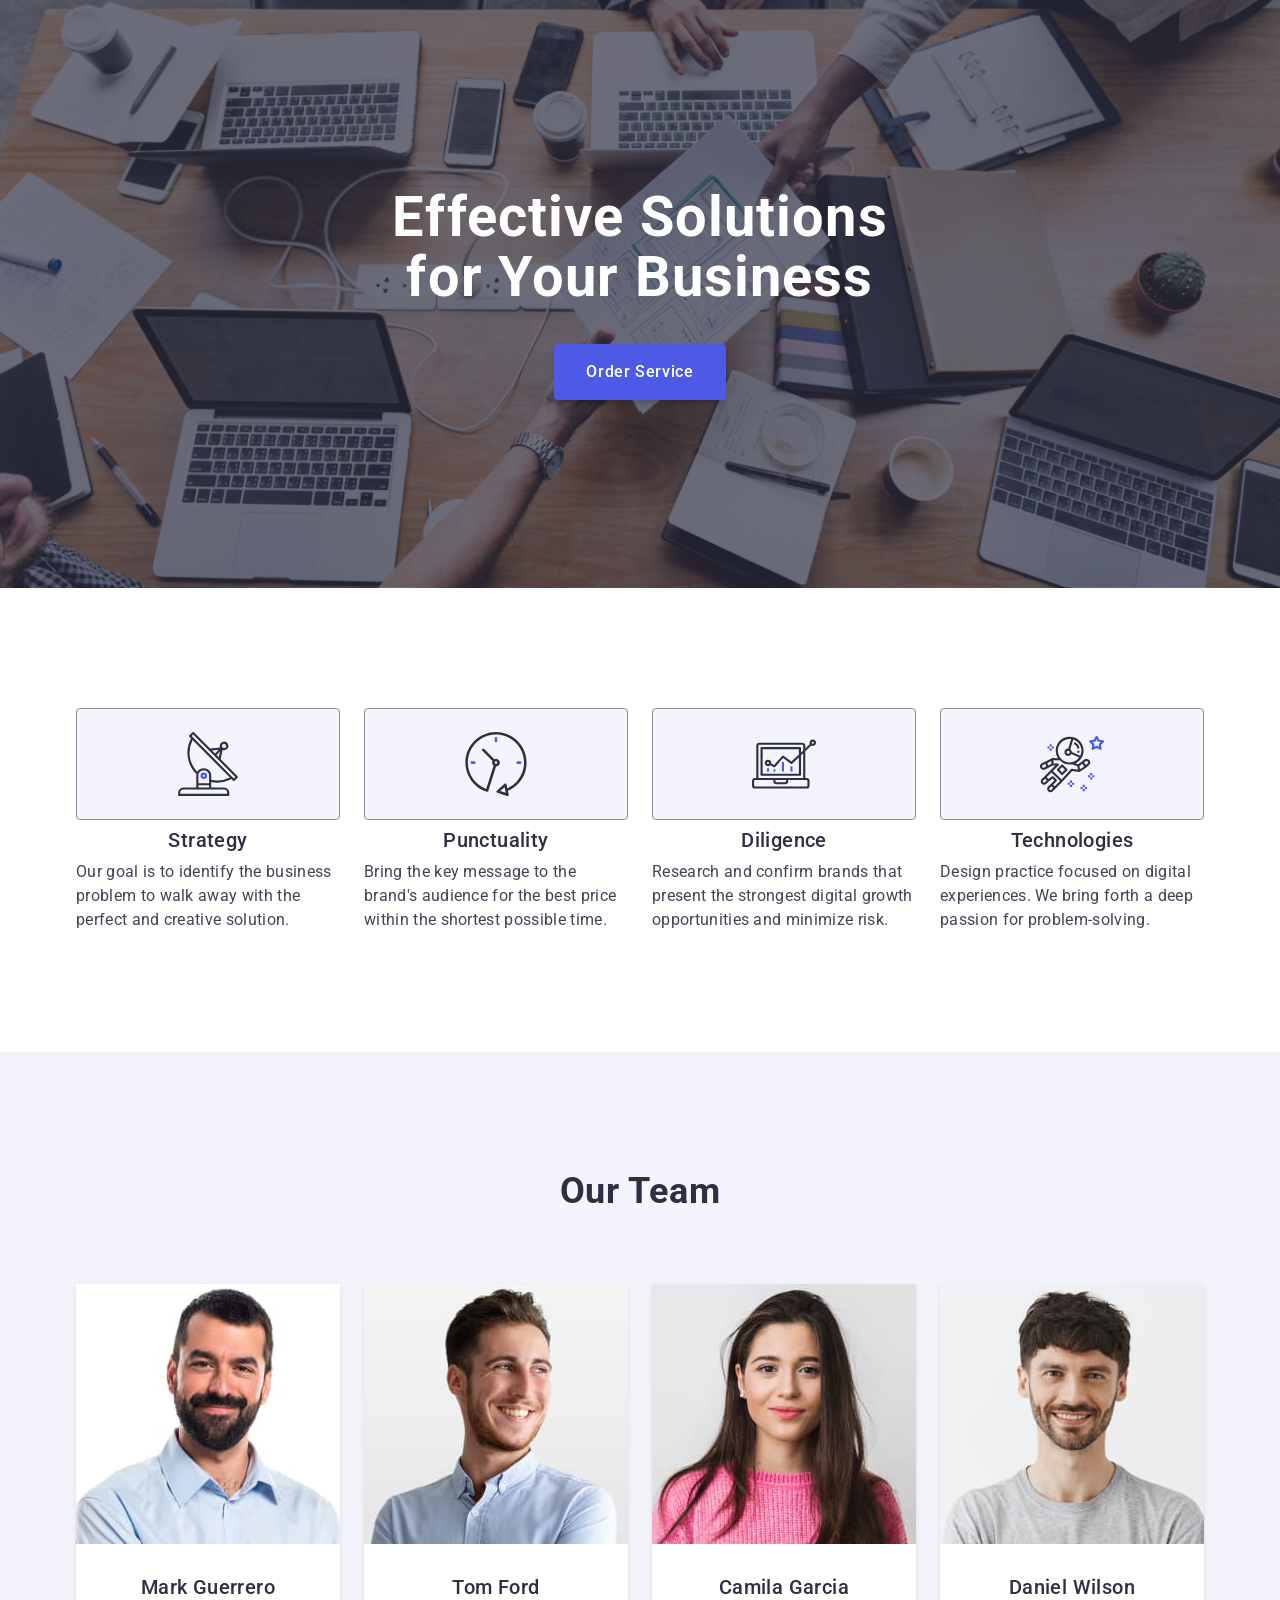
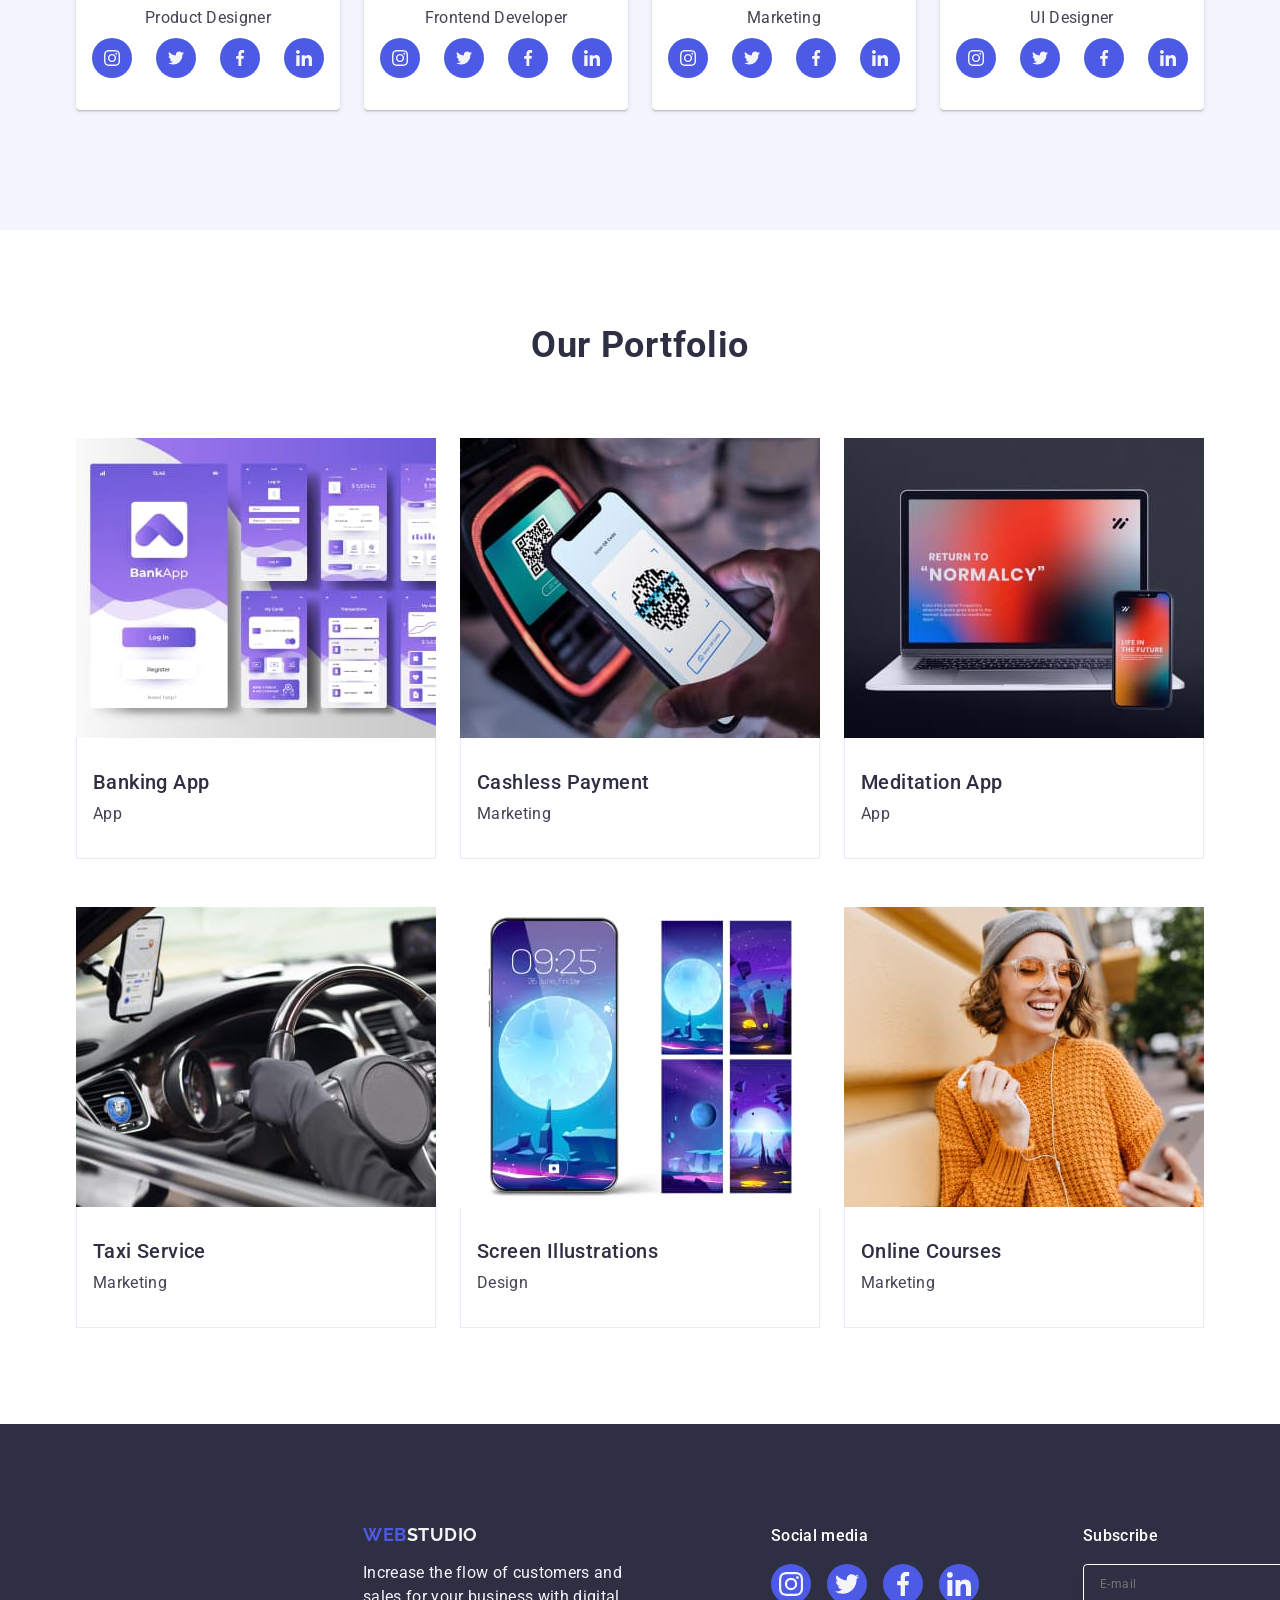
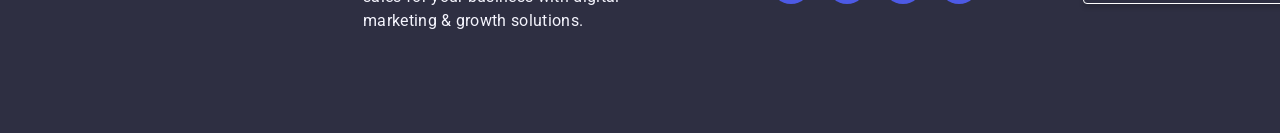
==== commit 30335fdb: "media" ====
--- a/index.html
+++ b/index.html
@@ -117,8 +117,8 @@
 
     <!-- OUR TEAM -->
 
-    <!-- <section class="section team">
-      <div class="container">
+    <section class="section team">
+      <div class="container team">
         <h2 class="team title">Our Team</h2>
         <ul class="team-list">
           <li class="team-item">
@@ -248,11 +248,11 @@
           </li>
         </ul>
       </div>
-    </section> -->
+    </section>
 
     <!-- PORTFOLIO -->
 
-    <!-- <section class="section portfolio">
+    <section class="section portfolio">
       <div class="container">
 
         <h2 class="portfolio title">Our Portfolio</h2>
@@ -350,12 +350,13 @@
           </li>
         </ul>
       </div>
-    </section> -->
+    </section>
+  
   </main>
 
   <!-- FOOTER -->
 
-  <!-- <footer class="footer">
+  <footer class="footer">
     <div class="container footer-flex">
 
      
@@ -410,7 +411,7 @@
       
 
     </div> 
-  </footer> -->
+  </footer> 
 
 
   <div class="modal-overlay is-open">
--- a/css/styles.css
+++ b/css/styles.css
@@ -110,10 +110,6 @@
   overflow: hidden;
 }
 
-.section {
-  /* padding: 120px 0 120px 0; */
-  padding: 96px 0 96px 0;
-}
 
 img {
   display: block;
@@ -129,6 +125,10 @@
   margin: 0 auto; */
 }
 
+.section{
+  padding: 96px 0;
+}
+
 /* logo styles header */
 
 .logo {
@@ -245,28 +245,28 @@
 
 /* section hero */
 
-.section.hero {
-  /* max-width: 1440px; */
-  max-width: 320px;
-  background-color: var(--hero-bgc);
-  background-image: linear-gradient(
-      rgba(46, 47, 66, 0.7),
-      rgba(46, 47, 66, 0.7)
-    ),
-    url(../images/hero-bg-mob.jpeg);
-  /* background-image: linear-gradient(rgba(46, 47, 66, 0.7),
-      rgba(46, 47, 66, 0.7)),
-    url(../images/hero-img.jpeg); */
-  /* padding: 188px 0; */
-  padding: 72px 0;
-
-  margin-left: auto;
-  margin-right: auto;
-
-  background-repeat: no-repeat;
-  background-position: center;
-  background-size: cover;
-}
+  .section.hero {
+    max-width: 1440px;
+  /* max-width: 320px;*/
+   background-color: var(--hero-bgc);
+   background-image: linear-gradient(
+       rgba(46, 47, 66, 0.7),
+       rgba(46, 47, 66, 0.7)
+     ),
+     url(../images/hero-bg-mob.jpeg);
+   /* background-image: linear-gradient(rgba(46, 47, 66, 0.7),
+       rgba(46, 47, 66, 0.7)),
+     url(../images/hero-img.jpeg); */
+   /* padding: 188px 0; */
+   padding: 72px 0;
+ 
+   margin-left: auto;
+   margin-right: auto;
+ 
+   background-repeat: no-repeat;
+   background-position: center;
+   background-size: cover;
+ }
 
 .title.hero {
   font-weight: 700;
@@ -290,12 +290,9 @@
 @media screen and (min-width: 768px) {
   .container {
     width: 768px;
-    padding: 0 16px;
-    margin: 0 auto;
   }
 
   .section.hero {
-    max-width: 768px;
     background-image: linear-gradient(
         rgba(46, 47, 66, 0.7),
         rgba(46, 47, 66, 0.7)
@@ -320,7 +317,7 @@
   }
 
   .section.hero{
-    max-width: 1440px;
+   
      background-image: linear-gradient(rgba(46, 47, 66, 0.7),
       rgba(46, 47, 66, 0.7)),
     url(../images/hero-img.jpeg);
@@ -332,6 +329,13 @@
     font-size: 56px;
 }
 }
+
+/* @media (min-resolution: 192dpi) {
+  .solutions-section {
+      background-image: linear-gradient(to bottom, rgba(46, 47, 66, 0.7), rgba(46, 47, 66, 0.7)),
+          url(../images/hero-img.jpeg);
+  }
+} */
 
 /* hero button */
 
@@ -378,19 +382,20 @@
 }
 
 .features-icon{
-  visibility: hidden;
-  opacity: 0;
-  pointer-events: none;
-
-  
-  overflow: hidden;
-}
+  display: none;
+}
+
+.section.features{
+  padding-top: 96px;
+  padding-bottom: 96px;
+}
+
 
 
 @media screen and (min-width: 768px) {
   .container {
-    width: 768px;
-    padding: 0 16px;
+    max-width: 768px;
+    padding: 0 15px;
     margin: 0 auto;
   }
 
@@ -398,6 +403,7 @@
     display: flex;
     flex-wrap: wrap;
     gap: 24px;
+   
   }
   
   .features-item {
@@ -407,18 +413,22 @@
 
 @media screen and (min-width: 1158px) {
   .container{
-    width: 1158px;
+    max-width: 1158px;
     padding: 0 15px;
   margin: 0 auto;
 }
 
-  .section {
-    padding: 120px 0 120px 0;
-  }
+.section.features{
+  padding-top: 120px;
+  padding-bottom: 120px;
+}
   
   .features-item {
     width: 264px;
-  }
+    margin-bottom: 0;
+  }
+  
+  
 
 /* features images adding */
 
@@ -463,19 +473,23 @@
 
 .team.aftertitle {
   margin-bottom: 8px;
+  font-weight: 500;
+  font-size: 20px;
 }
 
 .team-list {
   display: flex;
-  row-gap: 0;
-  gap: 24px;
+  flex-direction: column;
+  /* row-gap: 24px; */
+  gap: 72px;
+  align-items: center;
 }
 
 .team-item {
   background-color: var(--team-card-bgc);
   border-radius: 0 0 4px 4px;
-  /* width: 264px; */
-  flex-basis: calc((100% - 72px) / 4);
+  width: 264px;
+
 
   box-shadow: 0 2px 1px 0 rgba(46, 47, 66, 0.08),
     0 1px 1px 0 rgba(46, 47, 66, 0.16), 0 1px 6px 0 rgba(46, 47, 66, 0.08);
@@ -524,18 +538,53 @@
   align-items: center;
 }
 
+@media screen and (min-width: 768px) {
+
+  .container.team{
+    padding-left: 108px;
+    padding-right: 108px;
+  }
+
+  .team-list {
+    flex-direction: row;
+    flex-wrap: wrap;
+    gap: 64px 24px;
+    justify-content: center;
+  }
+
+}
+@media screen and (min-width: 1158px){
+
+  .container.team{
+    padding: 0;
+  }
+
+  .team-list {
+    flex-wrap: nowrap;
+    gap: 24px;
+    justify-content: center;
+  }
+
+.section.team{
+padding-top: 120px;
+  padding-bottom: 120px;}
+}
+
 /* section portfolio */
 
 .portfolio-list {
   display: flex;
-  flex-wrap: wrap;
-
-  row-gap: 48px;
-  column-gap: 24px;
+  flex-direction: column;
+
+  gap: 48px;
+  /* flex-wrap: wrap; */
+
+  /* row-gap: 48px;
+  column-gap: 24px; */
 }
 
 .portfolio-item {
-  width: calc((100% - 48px) / 3);
+  /* width: calc((100% - 48px) / 3); */
   cursor: pointer;
 
   transition: box-shadow 250ms cubic-bezier(0.4, 0, 0.2, 1);
@@ -546,7 +595,12 @@
 }
 
 .portfolio.aftertitle {
+  text-align: start;
   margin-bottom: 8px;
+  font-weight: 500;
+font-size: 20px;
+line-height: 1.2;
+
 }
 
 .portfolio-item-text {
@@ -568,8 +622,11 @@
   top: 0;
   left: 0;
 
-  width: 360px;
-  height: 300px;
+  /* width: 360px;
+  height: 300px; */
+
+    width: 288px;
+    height: 280px;
 
   transform: translatey(100%);
   transition: transform 250ms cubic-bezier(0.4, 0, 0.2, 1);
@@ -590,6 +647,46 @@
     0 1px 1px 0 rgba(46, 47, 66, 0.16), 0 1px 6px 0 rgba(46, 47, 66, 0.08);
 }
 
+@media screen and (min-width: 768px) {
+
+  .portfolio-list {
+    display: flex;
+    flex-direction: row;
+     flex-wrap: wrap;
+    gap: 72px 24px;
+   
+  
+    /* row-gap: 48px;
+    column-gap: 24px; */
+  }
+  .portfolio-item {
+    width: calc((100% - 24px) / 2);
+  }
+
+  .portfolio-overlay {
+    width: 356px;
+    height: 300px;
+  }
+
+}
+
+@media screen and (min-width: 1158px) {
+  .portfolio-list {
+    row-gap: 48px;
+    column-gap: 24px;
+  }
+
+ .portfolio-overlay{
+   width: 360px;
+  height: 300px;
+ }
+
+  .portfolio-item {
+    width: calc((100% - 48px) / 3);
+   }
+}
+
+
 /* footer */
 
 .footer {
@@ -599,8 +696,9 @@
 }
 
 .logo-footer {
-  display: inline-block;
+  display: block;
   margin-bottom: 16px;
+ text-align: center;
 }
 
 .logo-studio-footer {
@@ -608,24 +706,28 @@
 }
 
 .footer-text {
-  width: 264px;
+  /* width: 264px; */
   color: var(--logo-studio-footer);
 }
 
 .footer-social-title {
   font-weight: 500;
   color: var(--footer-title-txt);
+  text-align: center;
 }
 
 /* positioning footer */
 
 .footer-flex {
   display: flex;
-  align-items: baseline;
+  flex-direction: column;
+  gap: 72px;
+  /* align-items: baseline; */
 }
 
 .footer-first-column {
-  margin-right: 120px;
+  /* margin-right: 120px; */
+
 }
 
 .footer-social-title {
@@ -678,9 +780,9 @@
   align-items: center;
 }
 
-.footer-form-column {
-  margin-left: 80px;
-}
+
+
+
 .footer-form-title {
   margin-bottom: 16px;
   font-weight: 500;
@@ -688,12 +790,16 @@
   line-height: 1.5;
   letter-spacing: 0.02em;
   color: #fff;
+  text-align: center;
 }
 
 .footer-form {
   display: flex;
-  gap: 24px;
-  align-items: end;
+  flex-direction: column;
+  /* gap: 24px; */
+  gap:16px;
+  /* align-items: end; */
+  align-items: center;
 }
 
 .footer-input {
@@ -732,6 +838,76 @@
 .footer-send {
   fill: #fff;
   margin-left: 16px;
+}
+
+@media screen and (min-width: 768px) {
+  .footer-flex {
+    display: flex;
+    flex-direction: row;
+    flex-wrap: wrap ;
+    gap: 72px 24px;
+    
+    width: 584px;
+}
+
+.logo-footer {
+ text-align: start;
+}
+
+.footer-text {
+  width: 264px;
+}
+
+
+.footer-social{
+  width: 208px;
+}
+
+.footer-social-title {
+ text-align: start;
+}
+
+.footer-form {
+  display: flex;
+  flex-direction: row;
+  gap: 24px;
+}
+
+.footer-form-title {
+  text-align: start;
+}
+
+}
+
+
+
+@media screen and (min-width: 1158px) {
+  .footer-flex {
+    
+    flex-direction: row;
+    flex-wrap: nowrap ;
+align-items: baseline;
+    /* width: 1015px; */
+   
+}
+
+  .footer-first-column {
+    margin-right: 120px;
+  
+  }
+
+  .footer-form-column {
+    margin-left: 80px;
+    
+  }
+
+  .footer-form {
+    display: flex;
+    flex-direction: row;
+    gap: 24px;
+  
+      align-items: end;}
+
 }
 
 /* modal */
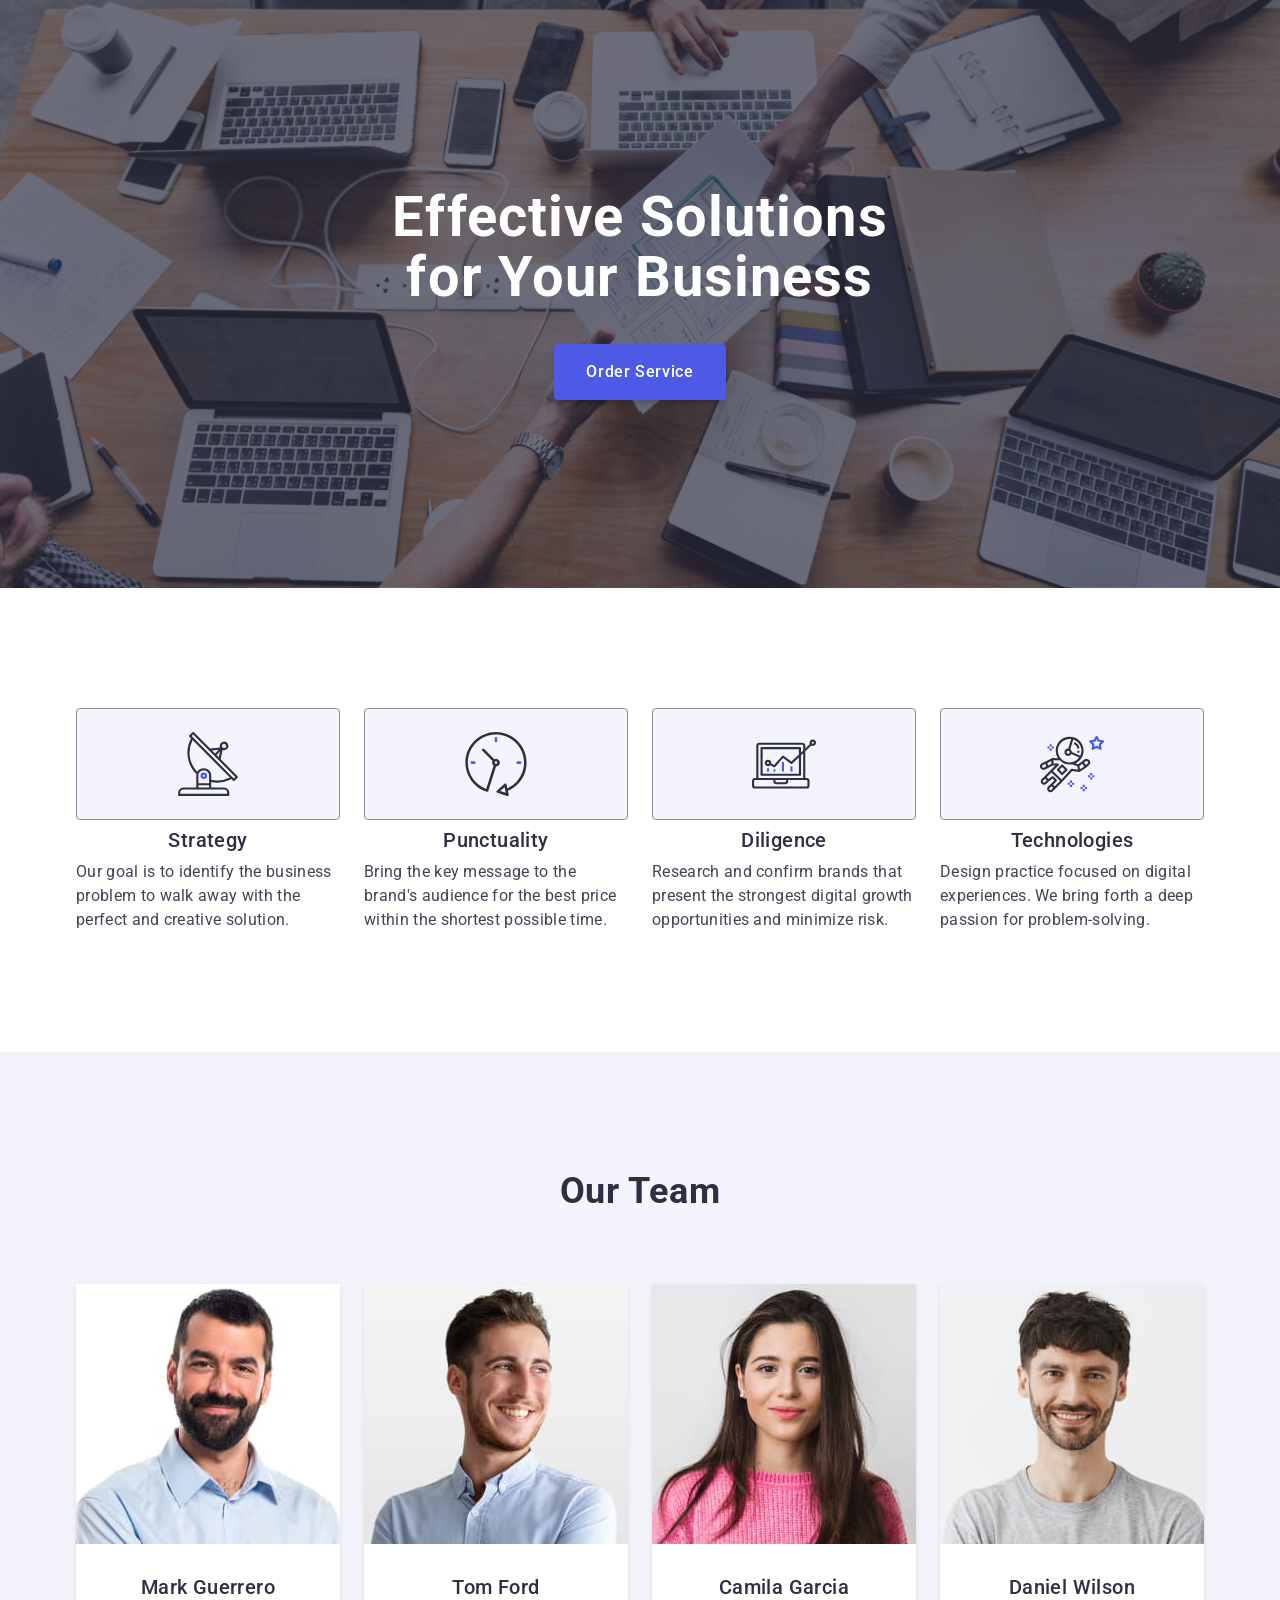
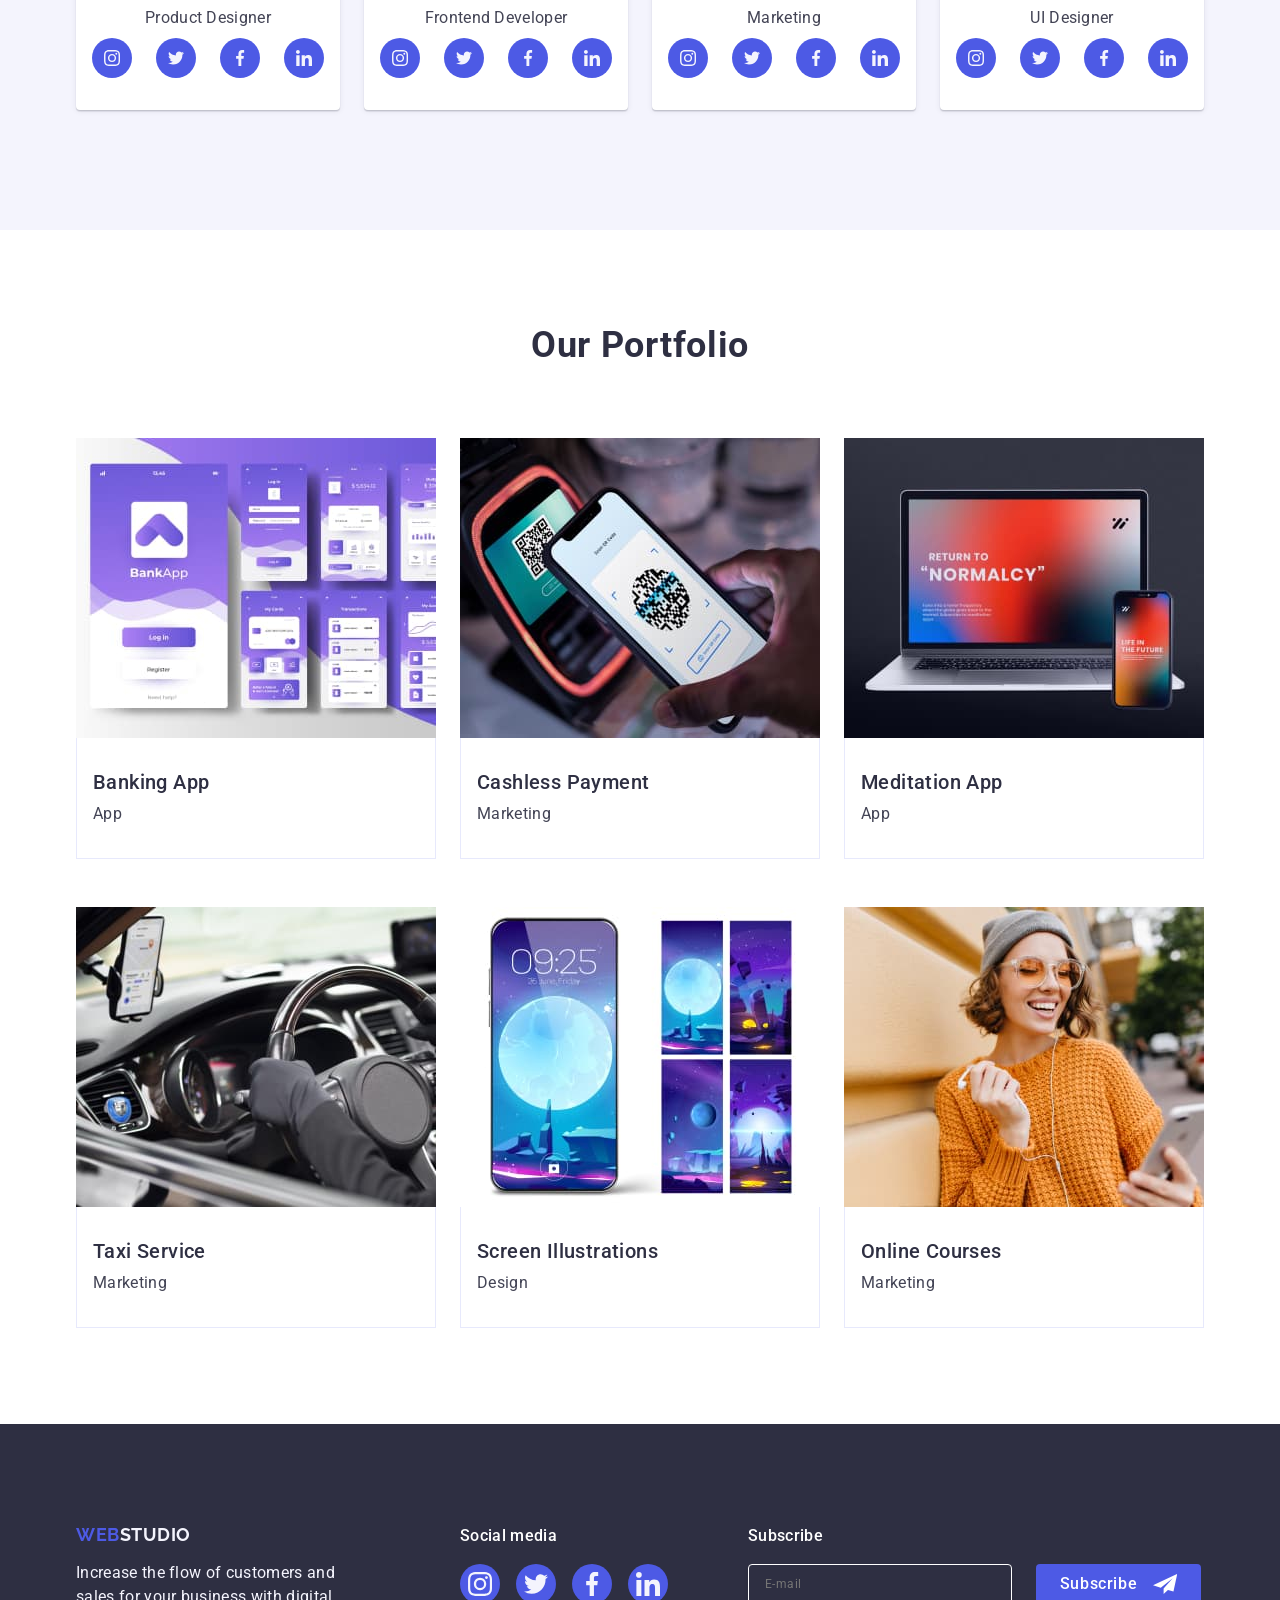
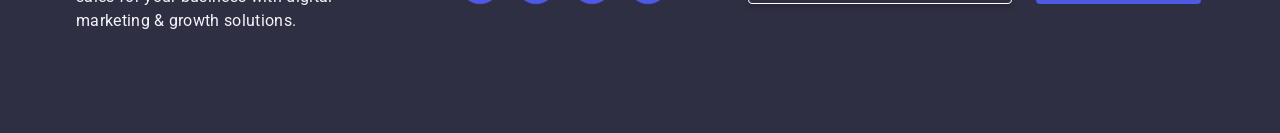
==== commit 7b32b2b3: "modal media" ====
--- a/index.html
+++ b/index.html
@@ -408,7 +408,6 @@
               </button>
             </form>
         </div>
-      
 
     </div> 
   </footer> 
--- a/css/styles.css
+++ b/css/styles.css
@@ -781,8 +781,6 @@
 }
 
 
-
-
 .footer-form-title {
   margin-bottom: 16px;
   font-weight: 500;
@@ -880,14 +878,20 @@
 }
 
 
-
 @media screen and (min-width: 1158px) {
+  .container.footer-flex{
+    width: 1158px;
+  }
+
   .footer-flex {
     
     flex-direction: row;
     flex-wrap: nowrap ;
 align-items: baseline;
-    /* width: 1015px; */
+gap: 0;
+
+
+    width: 1015px;
    
 }
 
@@ -902,11 +906,8 @@
   }
 
   .footer-form {
-    display: flex;
-    flex-direction: row;
-    gap: 24px;
-  
-      align-items: end;}
+      align-items: end;
+    }
 
 }
 
@@ -941,8 +942,10 @@
   padding: 24px;
   box-shadow: 0 1px 1px 0 rgba(0, 0, 0, 0.14), 0 1px 3px 0 rgba(0, 0, 0, 0.12),
     0 2px 1px 0 rgba(0, 0, 0, 0.2);
-  width: 408px;
+  
   min-height: 584px;
+
+  width: 288px;
   overflow-y: auto;
   display: flex;
   flex-direction: column;
@@ -954,6 +957,13 @@
 
   transition: transform 250ms cubic-bezier(0.4, 0, 0.2, 1);
   padding: 72px 24px 24px 24px;
+}
+
+@media screen and (min-width: 768px){
+
+  .modal {
+    width: 408px;
+  }
 }
 
 .button-close {
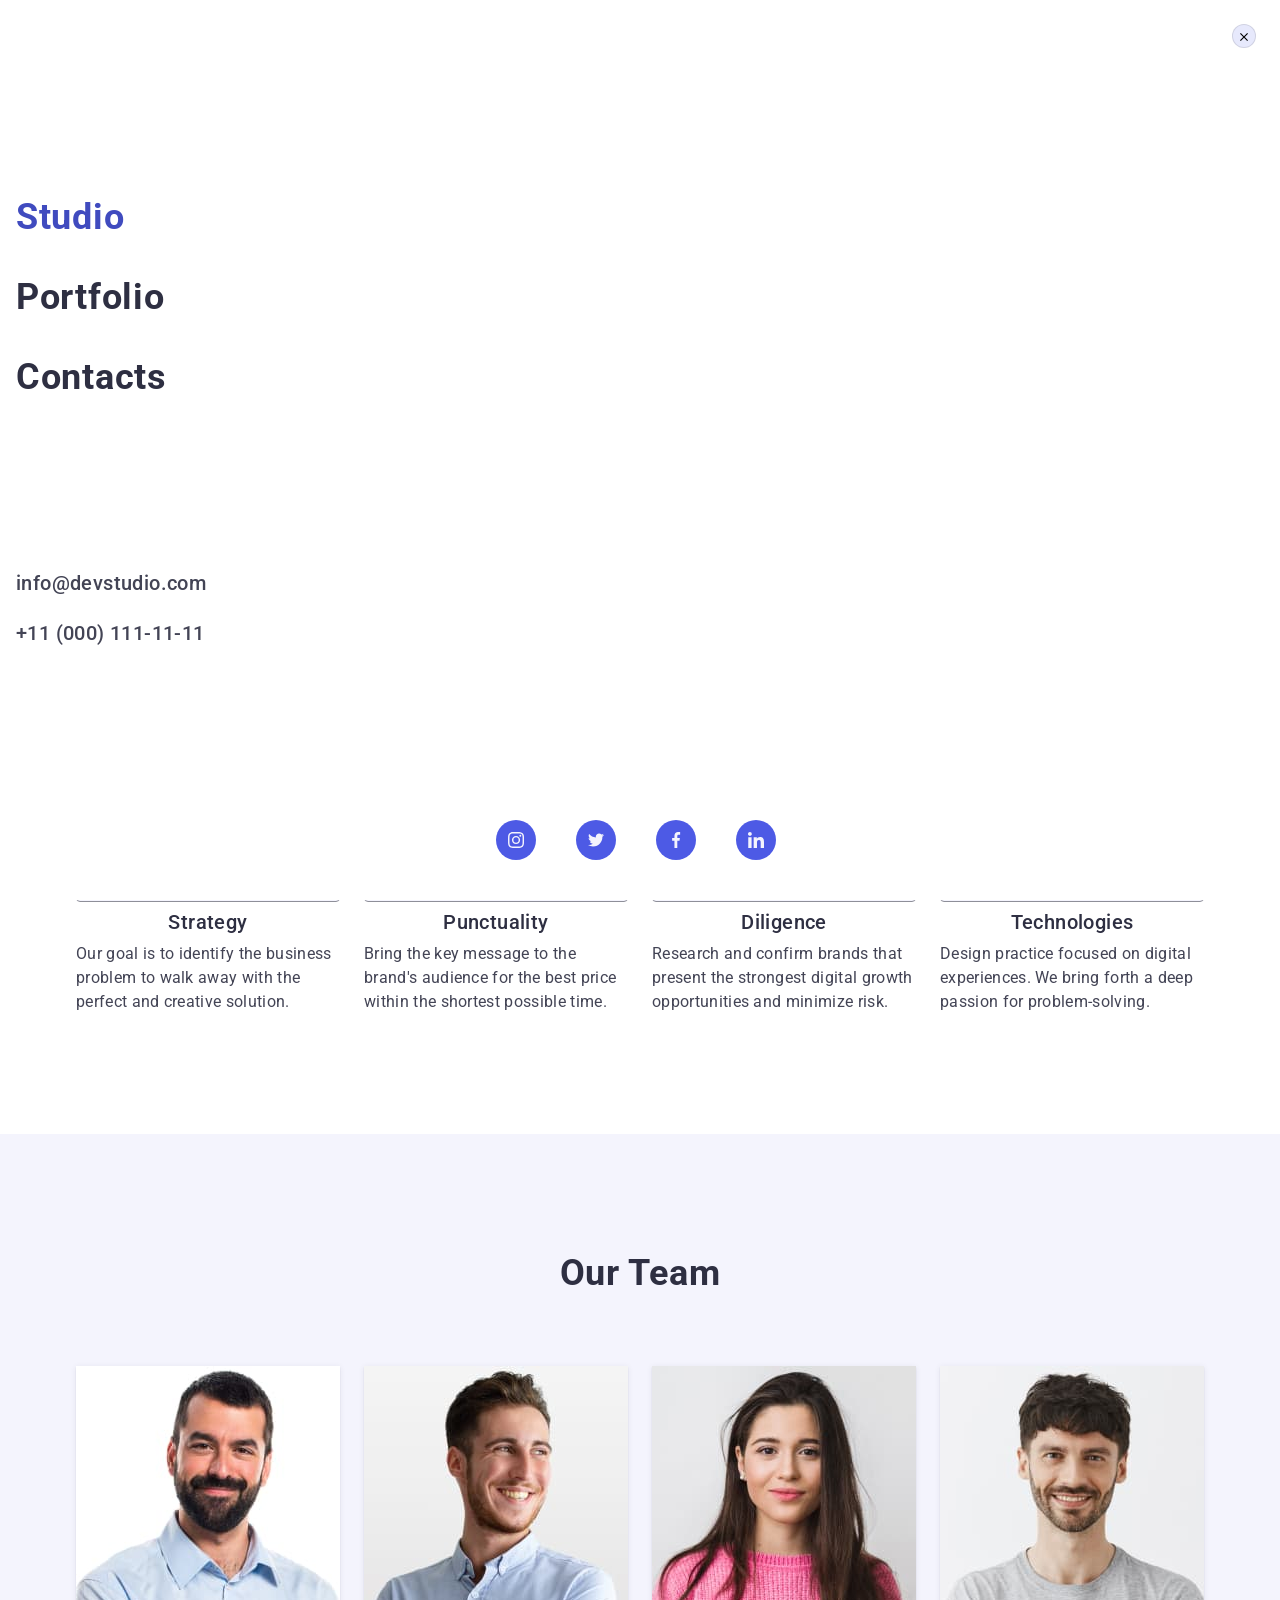
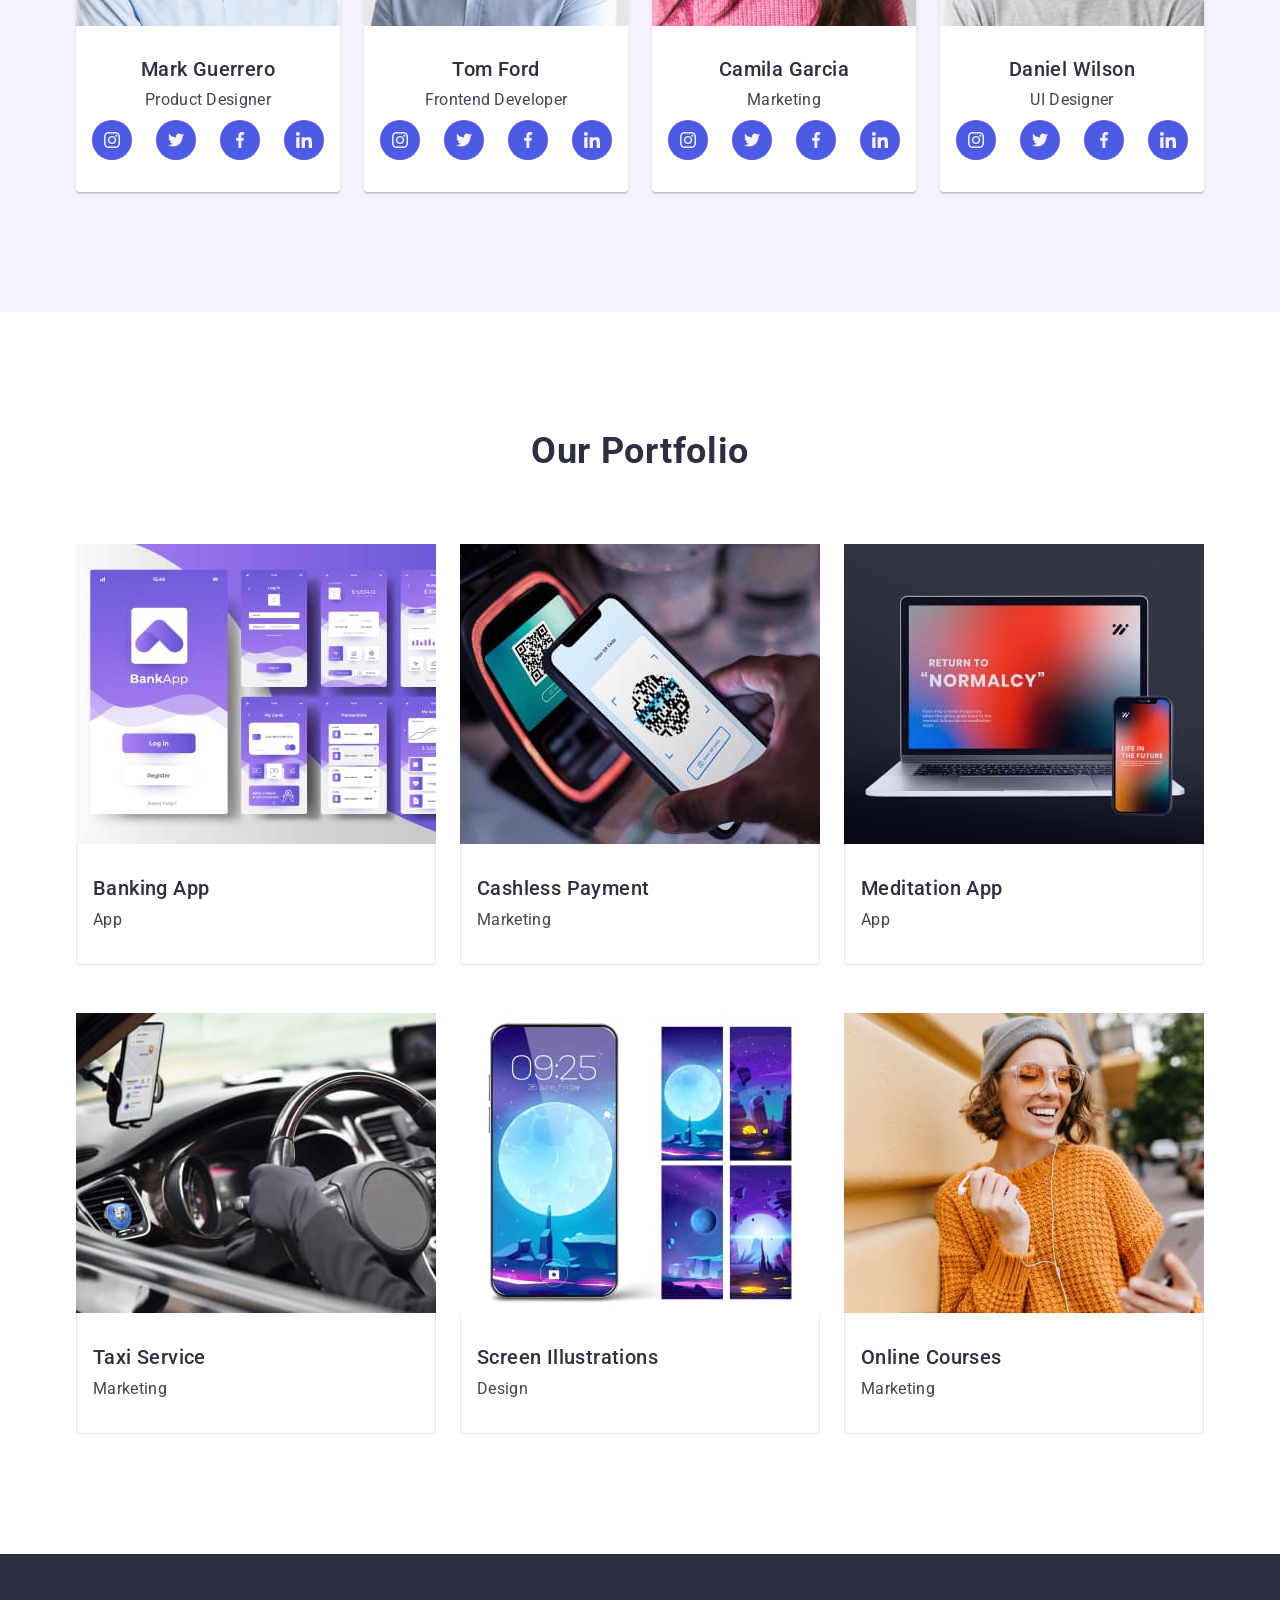
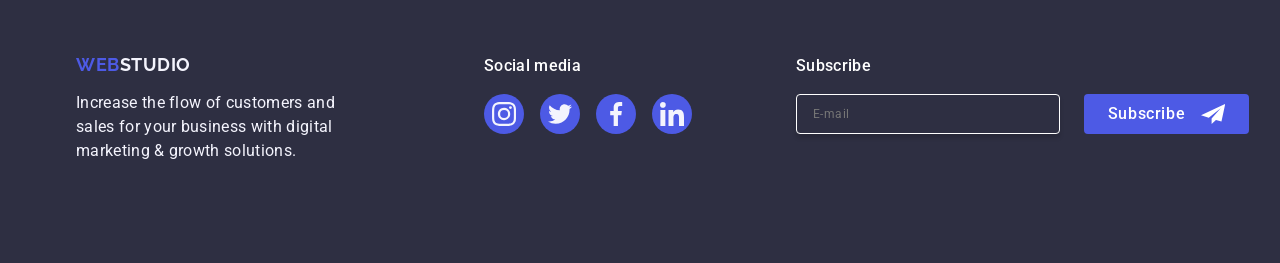
==== commit b9d3d42f: "header-mob add" ====
--- a/index.html
+++ b/index.html
@@ -16,10 +16,7 @@
 </head>
 
 <body>
-  <!-- <header class="page-header">
-    
-   
-
+  <header class="page-header">
     <div class="container nav-positioning">
       <nav class="nav">
         <a href="/" class="nav-logo logo">WEB<span class="logo-studio">STUDIO</span></a>
@@ -42,8 +39,67 @@
           </li>
         </ul>
       </address>
+      <button type="button" class="mob-hero-open">0</button>
     </div>
-  </header> -->
+
+    <div class="mob-header is-open">
+      <button type="button" class="mob-close">
+        <svg class="mob-close-icon" width="8" height="8">
+          <use href="./images/icons.svg#icon-close-black-18dp">
+
+        </use></svg>
+      </button>
+      <nav class="mob-nav">
+        
+        <ul class="mob-nav-list">
+          <li class="mob-nav-item"> 
+            <a class="mob-nav-link current" href="">Studio</a>
+          </li>
+          <li class="mob-nav-item"><a class="mob-nav-link" href="">Portfolio</a></li>
+          <li class="mob-nav-item"><a class="mob-nav-link" href="">Contacts</a></li>
+        </ul>
+      </nav>
+
+      <address class="mob-header-address">
+        <ul class="mob-auth-list">
+          <li class="mob-auth-item">
+            <a class="mob-auth-link" href="mailto:info@devstudio.com">info@devstudio.com</a>
+          </li>
+          <li class="mob-auth-item">
+            <a class="mob-auth-link" href="tel:+110001111111">+11 (000) 111-11-11</a>
+          </li>
+        </ul>
+      </address>
+
+      <ul class="mob-social-list">
+        <li class="mob-social-item">
+          <a href="" class="mob-social-link"><svg class="team-social-icon" width="16" height="16">
+              <use href="./images/icons.svg#icon-team-instagram-1"></use>
+            </svg></a>
+        </li>
+        <li class="mob-social-item">
+          <a href="" class="mob-social-link">
+            <svg class="mob-social-icon" width="16" height="16">
+              <use href="./images/icons.svg#icon-team-twitter-2"></use>
+            </svg></a>
+        </li>
+        <li class="mob-social-item">
+          <a href="" class="mob-social-link"><svg class="team-social-icon" width="16" height="16">
+              <use href="./images/icons.svg#icon-team-facebook-3"></use>
+            </svg></a>
+        </li>
+        <li class="mob-social-item">
+          <a href="" class="mob-social-link"><svg class="team-social-icon" width="16" height="16">
+              <use href="./images/icons.svg#icon-team-linkedin-4"></use>
+            </svg></a>
+        </li>
+      </ul>
+
+    </div>
+
+  </header>
+
+
 
   <main>
     <!-- HERO -->
@@ -64,7 +120,7 @@
         <h2 class="features title visually-hidden">Features</h2>
         <ul class="features-list">
           <li class="features-item">
-            <div class="features-icon open">
+            <div class="features-icon">
               <svg class="icon-antenna" width="64" height="64">
                 <use href="./images/icons.svg#icon-antenna-1"></use>
               </svg>
@@ -76,7 +132,7 @@
             </p>
           </li>
           <li class="features-item">
-            <div class="features-icon open">
+            <div class="features-icon">
               <svg class="icon-antenna" width="64" height="64">
                 <use href="./images/icons.svg#icon-clock-2"></use>
               </svg>
@@ -88,7 +144,7 @@
             </p>
           </li>
           <li class="features-item">
-            <div class="features-icon open">
+            <div class="features-icon">
               <svg class="icon-antenna" width="64" height="64">
                 <use href="./images/icons.svg#icon-diagram-3"></use>
               </svg>
@@ -100,7 +156,7 @@
             </p>
           </li>
           <li class="features-item">
-            <div class="features-icon open">
+            <div class="features-icon">
               <svg class="icon-antenna" width="64" height="64">
                 <use href="./images/icons.svg#icon-astronaut-4"></use>
               </svg>
@@ -120,10 +176,12 @@
     <section class="section team">
       <div class="container team">
         <h2 class="team title">Our Team</h2>
+
         <ul class="team-list">
           <li class="team-item">
-            <img src="./images/team1.jpg" width="264" alt="Mark Guerrero" />
-
+            <img src="./images/team1.jpg" 
+            srcset="./images/team1.jpg 1x, ./images/team1-2x.jpg 2x"
+            width="264" alt="Mark Guerrero" />
             <div class="team-item-text">
               <h3 class="team aftertitle">Mark Guerrero</h3>
               <p class="team-text">Product Designer</p>
@@ -153,9 +211,11 @@
               </ul>
             </div>
           </li>
+
           <li class="team-item">
-            <img src="./images/team2.jpg" width="264" alt="Tom Ford" />
-
+            <img src="./images/team2.jpg" 
+            srcset="./images/team2.jpg 1x, ./images/team2-2x.jpg 2x"
+            width="264" alt="Tom Ford" />
             <div class="team-item-text">
               <h3 class="team aftertitle">Tom Ford</h3>
               <p class="team-text">Frontend Developer</p>
@@ -184,9 +244,11 @@
               </ul>
             </div>
           </li>
+
           <li class="team-item">
-            <img src="./images/team3.jpg" width="264" alt="Camila Garcia" />
-
+            <img src="./images/team3.jpg" 
+            srcset="./images/team3.jpg 1x, ./images/team3-2x.jpg 2x"
+            width="264" alt="Camila Garcia" />
             <div class="team-item-text">
               <h3 class="team aftertitle">Camila Garcia</h3>
               <p class="team-text">Marketing</p>
@@ -215,12 +277,14 @@
               </ul>
             </div>
           </li>
+
           <li class="team-item">
-            <img src="./images/team4.jpg" width="264" alt="Daniel Wilson" />
+            <img src="./images/team4.jpg" 
+            srcset="./images/team4.jpg 1x, ./images/team4-2x.jpg 2x"
+            width="264" alt="Daniel Wilson" />
             <div class="team-item-text">
               <h3 class="team aftertitle">Daniel Wilson</h3>
               <p class="team-text">UI Designer</p>
-
               <ul class="team-social-list">
                 <li class="team-social-item">
                   <a href="" class="team-social-link"><svg class="team-social-icon" width="16" height="16">
@@ -238,6 +302,7 @@
                       <use href="./images/icons.svg#icon-team-facebook-3"></use>
                     </svg></a>
                 </li>
+
                 <li class="team-social-item">
                   <a href="" class="team-social-link"><svg class="team-social-icon" width="16" height="16">
                       <use href="./images/icons.svg#icon-team-linkedin-4"></use>
@@ -466,11 +531,13 @@
           <input class="form-input-checkbox visually-hidden" type="checkbox" name="user-privacy" value="true"
             id="user-privacy">
           <label class="form-label checkbox" for="user-privacy">
-            <span class="checkbox-icon"><svg width="10" height="8">
-                <use href="./images/icons.svg#icon-Vector-check"></use>
-              </svg>
-            </span>
-            I accept the terms and conditions of the <a class="checkbox-link" href="">Privacy Policy</a>
+            <div class="checkbox-mob">
+              <span class="checkbox-icon"><svg width="10" height="8">
+                  <use href="./images/icons.svg#icon-Vector-check"></use>
+                </svg>
+              </span>
+              <span class="checkbox-text">I accept the terms and conditions of the <a class="checkbox-link" href="">Privacy Policy</a></span>
+            </div>
           </label>
 
         </div>
--- a/css/styles.css
+++ b/css/styles.css
@@ -80,7 +80,7 @@
   font-weight: 700;
   font-size: 36px;
   text-align: center;
-  
+
   line-height: 1.1;
   letter-spacing: 0.02em;
   color: var(--aftertitle-color);
@@ -110,7 +110,6 @@
   overflow: hidden;
 }
 
-
 img {
   display: block;
   width: 100%;
@@ -120,12 +119,12 @@
   /* width: 1158px; */
   width: 320px;
   padding: 0 16px;
-    margin: 0 auto;
+  margin: 0 auto;
   /* padding: 0 15px;
   margin: 0 auto; */
 }
 
-.section{
+.section {
   padding: 96px 0;
 }
 
@@ -216,7 +215,8 @@
 }
 
 .nav-list {
-  display: flex;
+  /* display: flex; */
+  display: none;
 }
 
 .nav-item {
@@ -232,7 +232,8 @@
 }
 
 .auth-list {
-  display: flex;
+  /* display: flex; */
+  display: none;
 }
 
 .auth-item {
@@ -243,30 +244,175 @@
   margin-right: 0;
 }
 
+/* Mob-Header */
+
+.mob-header{
+  position: fixed;
+  top: 0;
+  width: 100%;
+  height: 100%;
+  background-color: #ffffff;
+
+  padding: 24px 24px 40px 16px;
+
+  opacity: 0;
+  pointer-events: none;
+
+  display: flex;
+  flex-direction: column;
+  justify-content: space-between;
+  overflow: auto;
+}
+
+.mob-header.is-open {
+  opacity: 1;
+  pointer-events: auto;
+}
+
+.mob-close{
+  display: block;
+  margin-bottom: 24px;
+ margin-left: auto;
+
+ width: 24px;
+  height: 24px;
+  border-radius: 50%;
+
+  align-items: center;
+  justify-content: center;
+  background-color: #e7e9fc;
+  border: 1px solid rgba(0, 0, 0, 0.1);
+  padding: 0;
+  cursor: pointer;
+  transition: background-color 250ms cubic-bezier(0.4, 0, 0.2, 1),
+    border 250ms cubic-bezier(0.4, 0, 0.2, 1);
+}
+
+.mob-close:hover,
+.mob-close:focus {
+  background-color: #404bbf;
+  border: none;
+  fill: #ffffff;
+}
+
+.mob-close-icon {
+  transition: fill 250ms cubic-bezier(0.4, 0, 0.2, 1);
+}
+
+.mob-nav-link{
+  font-weight: 700;
+font-size: 36px;
+line-height: 1.11111;
+letter-spacing: 0.02em;
+color: #2e2f42;
+}
+
+.mob-auth-link{
+  font-weight: 500;
+font-size: 20px;
+line-height: 1.2;
+letter-spacing: 0.02em;
+color: #434455;
+}
+
+.mob-nav-list, .mob-auth-list{
+  display: flex;
+  flex-direction: column;
+}
+
+.mob-nav-list{
+  gap: 40px;
+  margin-bottom: 48px;
+}
+
+.mob-auth-list{
+  gap: 24px;
+  margin-bottom: 48px;
+}
+
+.mob-nav-link.current, .mob-nav-link:hover,
+.mob-nav-link:focus{
+  color: var(--header-hover-color);
+  transition: color 250ms cubic-bezier(0.4, 0, 0.2, 1);
+}
+
+
+.mob-auth-link:hover, .mob-auth-link:focus{
+  color: #4d5ae5;
+  transition: color 250ms cubic-bezier(0.4, 0, 0.2, 1);
+}
+
+.mob-social-list {
+  display: flex;
+  justify-content: center;
+  gap: 40px;
+}
+
+.mob-social-link {
+  display: flex;
+  width: 40px;
+  height: 40px;
+  background-color: var(--team-social-link-color);
+  border-radius: 50%;
+
+  justify-content: center;
+  align-items: center;
+
+  transition: background-color 250ms cubic-bezier(0.4, 0, 0.2, 1);
+}
+
+.mob-social-link:hover,
+.mob-social-link:focus {
+  background-color: #404bbf;
+}
+
+.mob-social-icon {
+  width: 16px;
+  height: 16px;
+  fill: var(--team-social-fill);
+  background-repeat: no-repeat;
+
+  /* justify-content: space-between; */
+  /* align-items: center; */
+}
+
+
 /* section hero */
 
-  .section.hero {
-    max-width: 1440px;
-  /* max-width: 320px;*/
-   background-color: var(--hero-bgc);
-   background-image: linear-gradient(
-       rgba(46, 47, 66, 0.7),
-       rgba(46, 47, 66, 0.7)
-     ),
-     url(../images/hero-bg-mob.jpeg);
-   /* background-image: linear-gradient(rgba(46, 47, 66, 0.7),
+.section.hero {
+  max-width: 1440px;
+  max-width: 320px;
+  background-color: var(--hero-bgc);
+  background-image: linear-gradient(
+      rgba(46, 47, 66, 0.7),
+      rgba(46, 47, 66, 0.7)
+    ),
+    url(../images/hero-bg-mob.jpeg);
+  /* background-image: linear-gradient(rgba(46, 47, 66, 0.7),
        rgba(46, 47, 66, 0.7)),
      url(../images/hero-img.jpeg); */
-   /* padding: 188px 0; */
-   padding: 72px 0;
- 
-   margin-left: auto;
-   margin-right: auto;
- 
-   background-repeat: no-repeat;
-   background-position: center;
-   background-size: cover;
- }
+  /* padding: 188px 0; */
+  padding: 72px 0;
+
+  margin-left: auto;
+  margin-right: auto;
+
+  background-repeat: no-repeat;
+  background-position: center;
+  background-size: cover;
+}
+
+@media screen and (-webkit-min-device-pixel-ratio: 2),
+  (min-resolution: 2dppx),
+  (min-resolution: 192dpi) {
+  .section.hero {
+    background-image: linear-gradient(
+        rgba(46, 47, 66, 0.7),
+        rgba(46, 47, 66, 0.7)
+      ),
+      url(../images/hero-bg-mob-2x.jpg);
+  }
+}
 
 .title.hero {
   font-weight: 700;
@@ -293,6 +439,7 @@
   }
 
   .section.hero {
+    max-width: 768px;
     background-image: linear-gradient(
         rgba(46, 47, 66, 0.7),
         rgba(46, 47, 66, 0.7)
@@ -301,6 +448,18 @@
     padding: 112px 0;
   }
 
+  @media screen and (-webkit-min-device-pixel-ratio: 2),
+    (min-resolution: 2dppx),
+    (min-resolution: 192dpi) {
+    .section.hero {
+      background-image: linear-gradient(
+          rgba(46, 47, 66, 0.7),
+          rgba(46, 47, 66, 0.7)
+        ),
+        url(../images/hero-bg-tab-2x.jpg);
+    }
+  }
+
   .title.hero {
     margin-bottom: 36px;
     max-width: 496px;
@@ -309,33 +468,40 @@
   }
 }
 
-@media screen and (min-width: 1158px){
-  .container{
+@media screen and (min-width: 1158px) {
+  .container {
     width: 1158px;
     padding: 0 15px;
-  margin: 0 auto;
-  }
-
-  .section.hero{
-   
-     background-image: linear-gradient(rgba(46, 47, 66, 0.7),
-      rgba(46, 47, 66, 0.7)),
-    url(../images/hero-img.jpeg);
-  padding: 188px 0;
+    margin: 0 auto;
+  }
+
+  .section.hero {
+    max-width: 1440px;
+    background-image: linear-gradient(
+        rgba(46, 47, 66, 0.7),
+        rgba(46, 47, 66, 0.7)
+      ),
+      url(../images/hero-img.jpeg);
+    padding: 188px 0;
+  }
+
+  @media screen and (-webkit-min-device-pixel-ratio: 2),
+    (min-resolution: 2dppx),
+    (min-resolution: 192dpi) {
+    .section.hero {
+      background-image: linear-gradient(
+          rgba(46, 47, 66, 0.7),
+          rgba(46, 47, 66, 0.7)
+        ),
+        url(../images/hero-img-2x.jpg);
+    }
   }
 
   .title.hero {
-    margin-bottom: 36px;
+    margin-bottom: 48px;
     font-size: 56px;
-}
-}
-
-/* @media (min-resolution: 192dpi) {
-  .solutions-section {
-      background-image: linear-gradient(to bottom, rgba(46, 47, 66, 0.7), rgba(46, 47, 66, 0.7)),
-          url(../images/hero-img.jpeg);
-  }
-} */
+  }
+}
 
 /* hero button */
 
@@ -381,16 +547,14 @@
   margin-bottom: 8px;
 }
 
-.features-icon{
+.features-icon {
   display: none;
 }
 
-.section.features{
+.section.features {
   padding-top: 96px;
   padding-bottom: 96px;
 }
-
-
 
 @media screen and (min-width: 768px) {
   .container {
@@ -403,66 +567,60 @@
     display: flex;
     flex-wrap: wrap;
     gap: 24px;
-   
-  }
-  
+  }
+
   .features-item {
     max-width: 356px;
   }
 }
 
 @media screen and (min-width: 1158px) {
-  .container{
+  .container {
     max-width: 1158px;
     padding: 0 15px;
-  margin: 0 auto;
-}
-
-.section.features{
-  padding-top: 120px;
-  padding-bottom: 120px;
-}
-  
+    margin: 0 auto;
+  }
+
+  .section.features {
+    padding-top: 120px;
+    padding-bottom: 120px;
+  }
+
   .features-item {
     width: 264px;
     margin-bottom: 0;
   }
-  
-  
-
-/* features images adding */
-
-.features-icon {
-  display: flex;
-  width: 264px;
-  height: 112px;
-
-  justify-content: center;
-  align-items: center;
-
-  border: 1px solid #8e8f99;
-  border-radius: 4px;
-  background-color: var(--features-icon-bgc);
-
-  margin-bottom: 8px;
-}
-
-.features.aftertitle {
-  font-weight: 500;
-  font-size: 20px;
-  line-height: 1.2;
-
-}
-
-.features-icon.open {
-  visibility: visible;
-  opacity: 1;
-  pointer-events: auto;
-
-  
-  
-  overflow:visible;
-}
+
+  /* features images adding */
+
+  .features-icon {
+    display: flex;
+    width: 264px;
+    height: 112px;
+
+    justify-content: center;
+    align-items: center;
+
+    border: 1px solid #8e8f99;
+    border-radius: 4px;
+    background-color: var(--features-icon-bgc);
+
+    margin-bottom: 8px;
+  }
+
+  .features.aftertitle {
+    font-weight: 500;
+    font-size: 20px;
+    line-height: 1.2;
+  }
+
+  .features-icon {
+    display: flex;
+  }
+
+  .section {
+    padding: 120px 0;
+  }
 }
 
 /* section our team */
@@ -489,7 +647,6 @@
   background-color: var(--team-card-bgc);
   border-radius: 0 0 4px 4px;
   width: 264px;
-
 
   box-shadow: 0 2px 1px 0 rgba(46, 47, 66, 0.08),
     0 1px 1px 0 rgba(46, 47, 66, 0.16), 0 1px 6px 0 rgba(46, 47, 66, 0.08);
@@ -539,8 +696,7 @@
 }
 
 @media screen and (min-width: 768px) {
-
-  .container.team{
+  .container.team {
     padding-left: 108px;
     padding-right: 108px;
   }
@@ -551,11 +707,10 @@
     gap: 64px 24px;
     justify-content: center;
   }
-
-}
-@media screen and (min-width: 1158px){
-
-  .container.team{
+}
+
+@media screen and (min-width: 1158px) {
+  .container.team {
     padding: 0;
   }
 
@@ -565,9 +720,10 @@
     justify-content: center;
   }
 
-.section.team{
-padding-top: 120px;
-  padding-bottom: 120px;}
+  .section.team {
+    padding-top: 120px;
+    padding-bottom: 120px;
+  }
 }
 
 /* section portfolio */
@@ -586,7 +742,6 @@
 .portfolio-item {
   /* width: calc((100% - 48px) / 3); */
   cursor: pointer;
-
   transition: box-shadow 250ms cubic-bezier(0.4, 0, 0.2, 1);
 }
 
@@ -598,9 +753,8 @@
   text-align: start;
   margin-bottom: 8px;
   font-weight: 500;
-font-size: 20px;
-line-height: 1.2;
-
+  font-size: 20px;
+  line-height: 1.2;
 }
 
 .portfolio-item-text {
@@ -625,8 +779,8 @@
   /* width: 360px;
   height: 300px; */
 
-    width: 288px;
-    height: 280px;
+  width: 288px;
+  height: 280px;
 
   transform: translatey(100%);
   transition: transform 250ms cubic-bezier(0.4, 0, 0.2, 1);
@@ -648,17 +802,13 @@
 }
 
 @media screen and (min-width: 768px) {
-
   .portfolio-list {
     display: flex;
     flex-direction: row;
-     flex-wrap: wrap;
+    flex-wrap: wrap;
     gap: 72px 24px;
-   
-  
-    /* row-gap: 48px;
-    column-gap: 24px; */
-  }
+  }
+
   .portfolio-item {
     width: calc((100% - 24px) / 2);
   }
@@ -667,25 +817,22 @@
     width: 356px;
     height: 300px;
   }
-
 }
 
 @media screen and (min-width: 1158px) {
   .portfolio-list {
-    row-gap: 48px;
-    column-gap: 24px;
-  }
-
- .portfolio-overlay{
-   width: 360px;
-  height: 300px;
- }
+    gap: 48px 24px;
+  }
+
+  .portfolio-overlay {
+    width: 360px;
+    height: 300px;
+  }
 
   .portfolio-item {
     width: calc((100% - 48px) / 3);
-   }
-}
-
+  }
+}
 
 /* footer */
 
@@ -698,7 +845,7 @@
 .logo-footer {
   display: block;
   margin-bottom: 16px;
- text-align: center;
+  text-align: center;
 }
 
 .logo-studio-footer {
@@ -723,11 +870,6 @@
   flex-direction: column;
   gap: 72px;
   /* align-items: baseline; */
-}
-
-.footer-first-column {
-  /* margin-right: 120px; */
-
 }
 
 .footer-social-title {
@@ -779,7 +921,6 @@
   justify-content: center;
   align-items: center;
 }
-
 
 .footer-form-title {
   margin-bottom: 16px;
@@ -795,7 +936,7 @@
   display: flex;
   flex-direction: column;
   /* gap: 24px; */
-  gap:16px;
+  gap: 16px;
   /* align-items: end; */
   align-items: center;
 }
@@ -842,73 +983,61 @@
   .footer-flex {
     display: flex;
     flex-direction: row;
-    flex-wrap: wrap ;
+    flex-wrap: wrap;
     gap: 72px 24px;
-    
+
     width: 584px;
-}
-
-.logo-footer {
- text-align: start;
-}
-
-.footer-text {
-  width: 264px;
-}
-
-
-.footer-social{
-  width: 208px;
-}
-
-.footer-social-title {
- text-align: start;
-}
-
-.footer-form {
-  display: flex;
-  flex-direction: row;
-  gap: 24px;
-}
-
-.footer-form-title {
-  text-align: start;
-}
-
-}
-
+  }
+
+  .logo-footer {
+    text-align: start;
+  }
+
+  .footer-text {
+    width: 264px;
+  }
+
+  .footer-social {
+    width: 208px;
+  }
+
+  .footer-social-title {
+    text-align: start;
+  }
+
+  .footer-form {
+    display: flex;
+    flex-direction: row;
+    gap: 24px;
+  }
+
+  .footer-form-title {
+    text-align: start;
+  }
+}
 
 @media screen and (min-width: 1158px) {
-  .container.footer-flex{
+  .container.footer-flex {
     width: 1158px;
   }
 
   .footer-flex {
-    
     flex-direction: row;
-    flex-wrap: nowrap ;
-align-items: baseline;
-gap: 0;
-
-
-    width: 1015px;
-   
-}
+    flex-wrap: nowrap;
+    align-items: baseline;
+  }
 
   .footer-first-column {
     margin-right: 120px;
-  
   }
 
   .footer-form-column {
     margin-left: 80px;
-    
   }
 
   .footer-form {
-      align-items: end;
-    }
-
+    align-items: end;
+  }
 }
 
 /* modal */
@@ -942,7 +1071,7 @@
   padding: 24px;
   box-shadow: 0 1px 1px 0 rgba(0, 0, 0, 0.14), 0 1px 3px 0 rgba(0, 0, 0, 0.12),
     0 2px 1px 0 rgba(0, 0, 0, 0.2);
-  
+
   min-height: 584px;
 
   width: 288px;
@@ -956,14 +1085,7 @@
   transform: translate(-50%, -50%);
 
   transition: transform 250ms cubic-bezier(0.4, 0, 0.2, 1);
-  padding: 72px 24px 24px 24px;
-}
-
-@media screen and (min-width: 768px){
-
-  .modal {
-    width: 408px;
-  }
+  padding: 72px 16px 24px 16px;
 }
 
 .button-close {
@@ -1055,6 +1177,7 @@
 .form-input:focus {
   border-color: #4d5ae5;
 }
+
 .form-input:focus + .form-input-icon {
   fill: #4d5ae5;
 }
@@ -1123,7 +1246,35 @@
   align-items: center;
   justify-content: center;
   fill: transparent;
-  margin-right: 8px;
+  margin-right: 7.5px;
+
+  display: flex;
+}
+
+.checkbox-text {
+  display: flex;
+  flex-direction: column;
+  align-items: start;
+}
+
+.checkbox-mob {
+  display: flex;
+  align-items: center;
+}
+
+@media screen and (min-width: 768px) {
+  .modal {
+    width: 408px;
+    padding: 72px 24px 24px 24px;
+  }
+
+  .checkbox-icon {
+    margin-right: 8px;
+  }
+
+  .checkbox-text {
+    display: inline;
+  }
 }
 
 .checkbox-link {
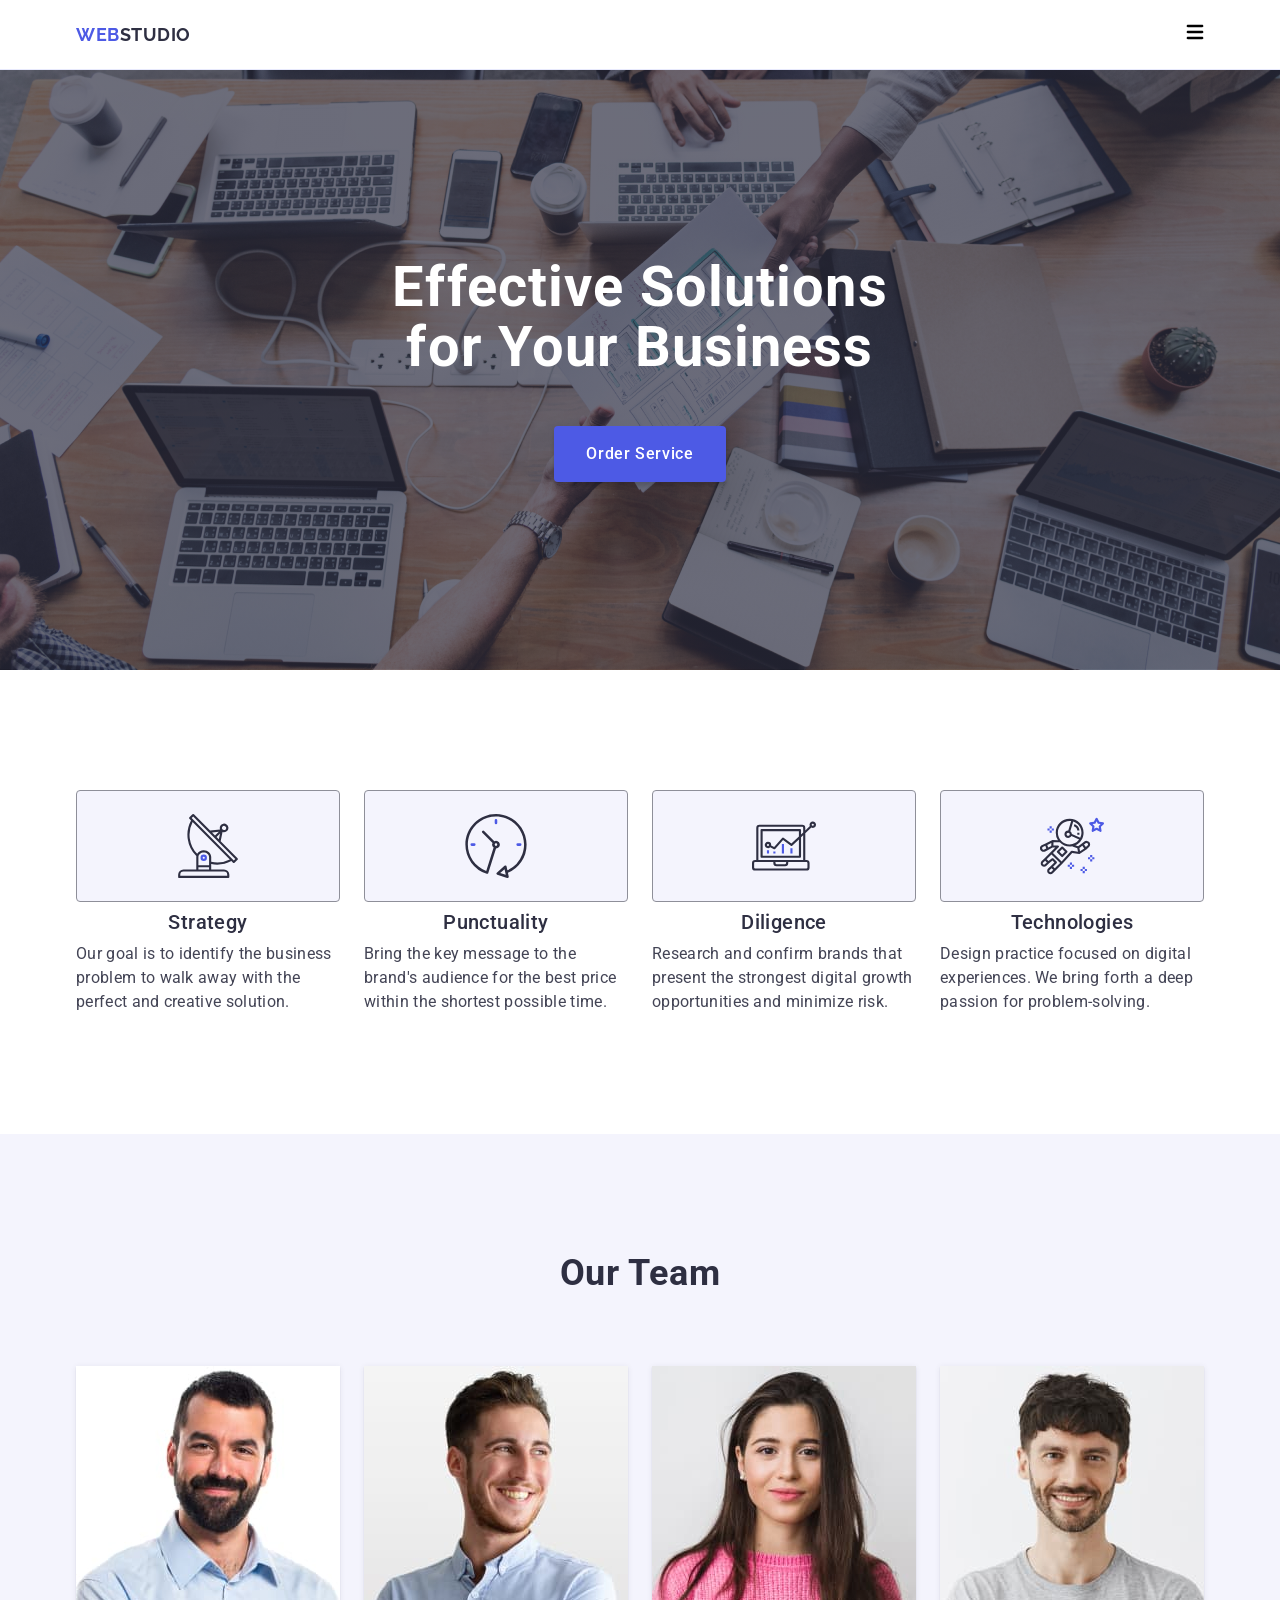
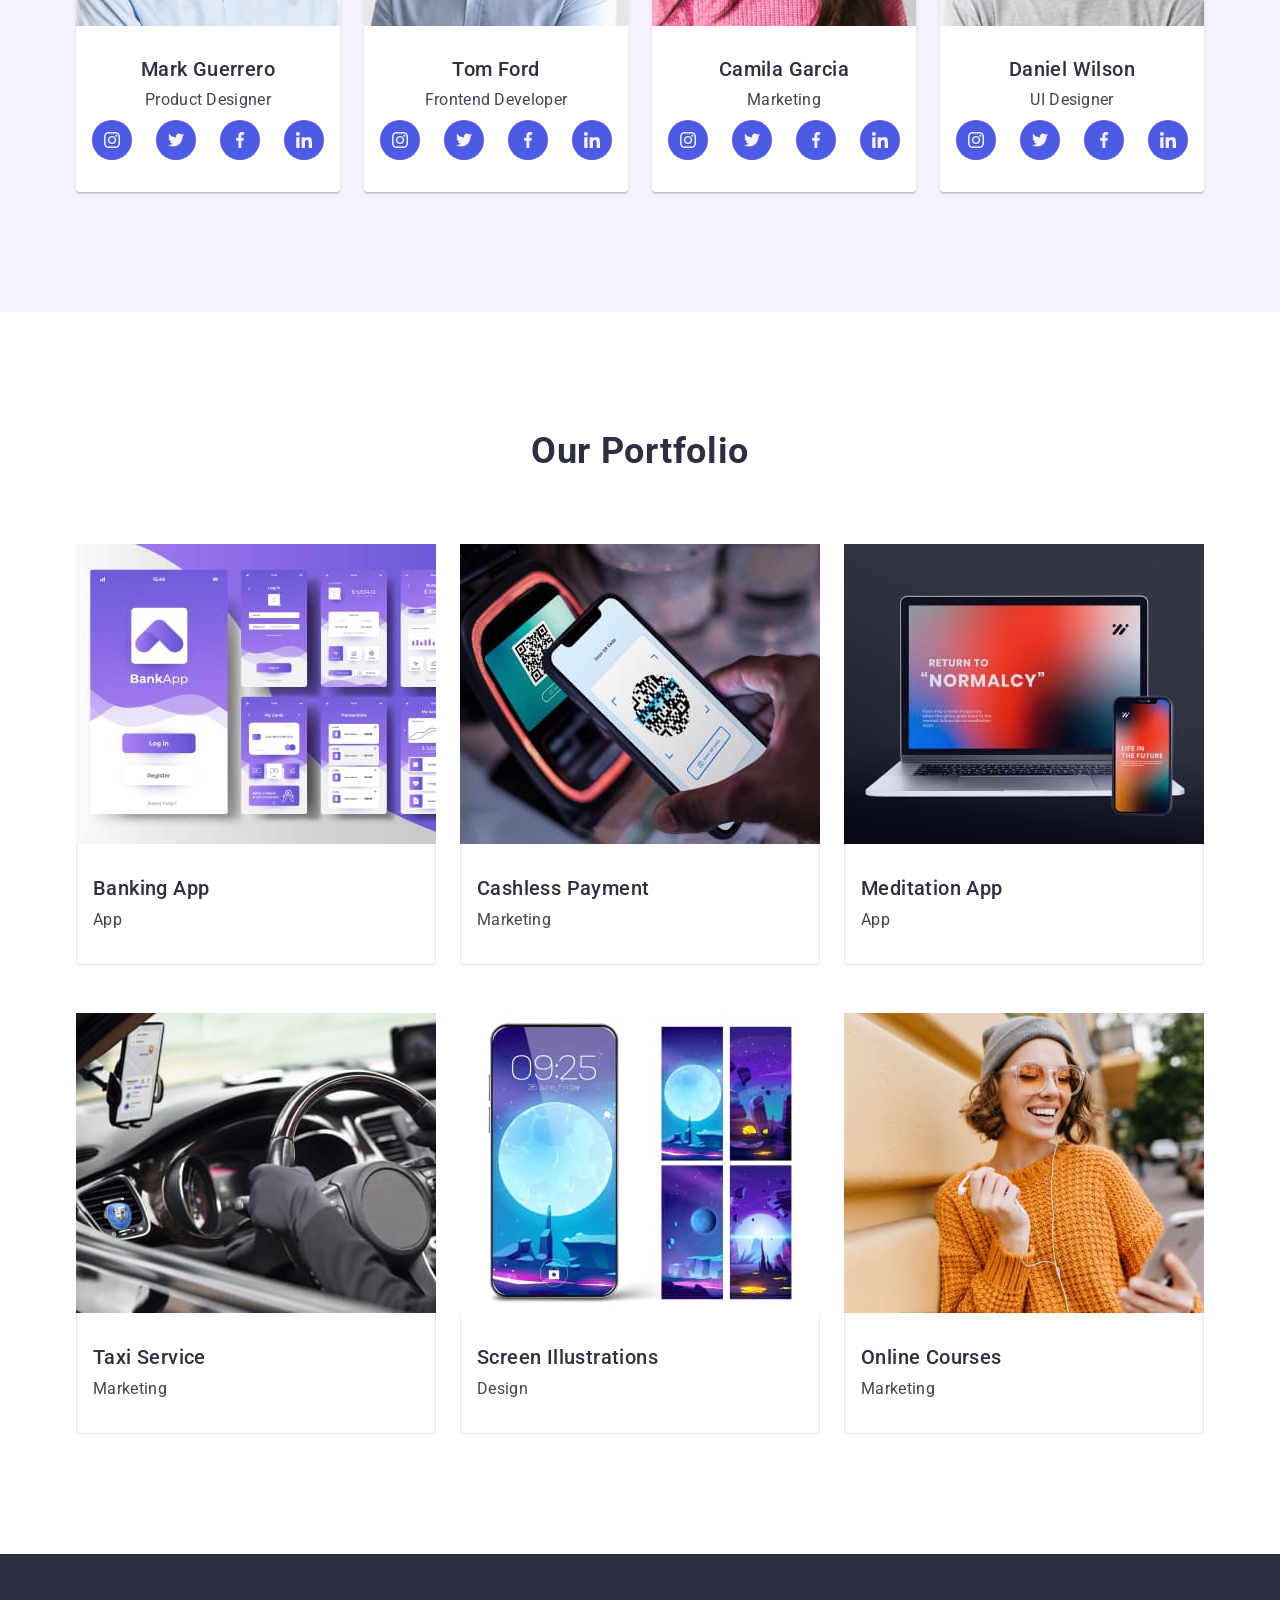
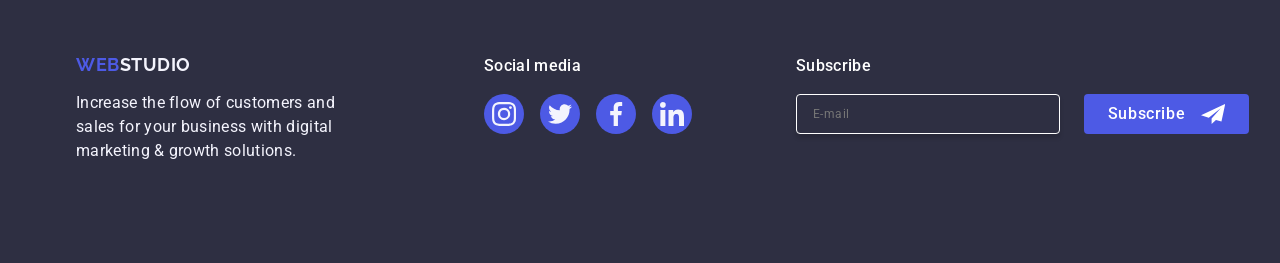
==== commit c4b47223: "mob-modal edit" ====
--- a/index.html
+++ b/index.html
@@ -39,7 +39,11 @@
           </li>
         </ul>
       </address>
-      <button type="button" class="mob-hero-open">0</button>
+      <button type="button" class="mob-open button">
+        <svg class="mob-open-icon" width="18" height="16">
+          <use href="./images/icons.svg#icon-mob-open-btn"></use>
+        </svg>
+      </button>
     </div>
 
     <div class="mob-header is-open">
--- a/css/styles.css
+++ b/css/styles.css
@@ -264,9 +264,25 @@
   overflow: auto;
 }
 
-.mob-header.is-open {
+/* .mob-header.is-open {
   opacity: 1;
   pointer-events: auto;
+} */
+.mob-open{
+  display: block;
+  background-color: #ffffff;
+
+  width: 24px;
+  height: 24px;
+  align-items: center;
+  justify-content: center;
+
+  transition: background-color 250ms cubic-bezier(0.4, 0, 0.2, 1),
+  border 250ms cubic-bezier(0.4, 0, 0.2, 1);
+}
+
+.mob-open:hover .mob-open-icon, .mob-open:focus .mob-open-icon{
+  fill: #404bbf;
 }
 
 .mob-close{
